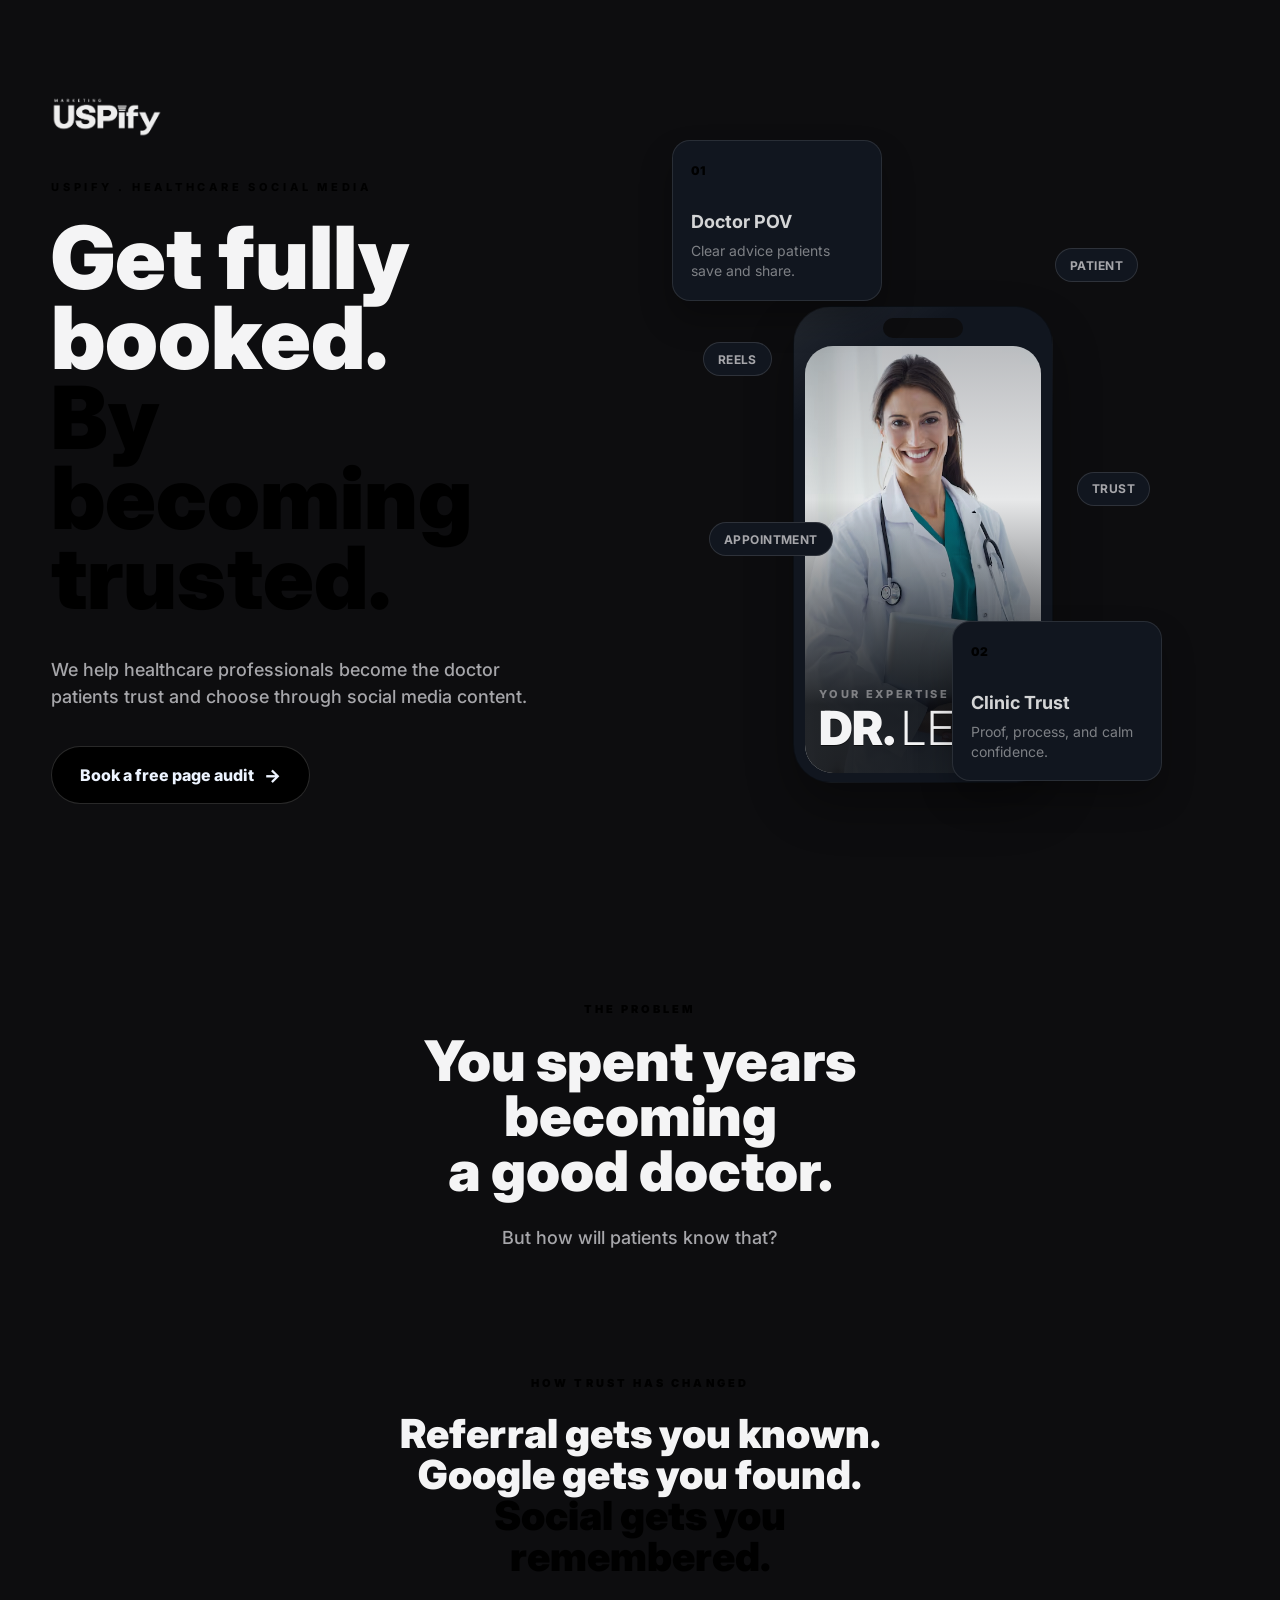
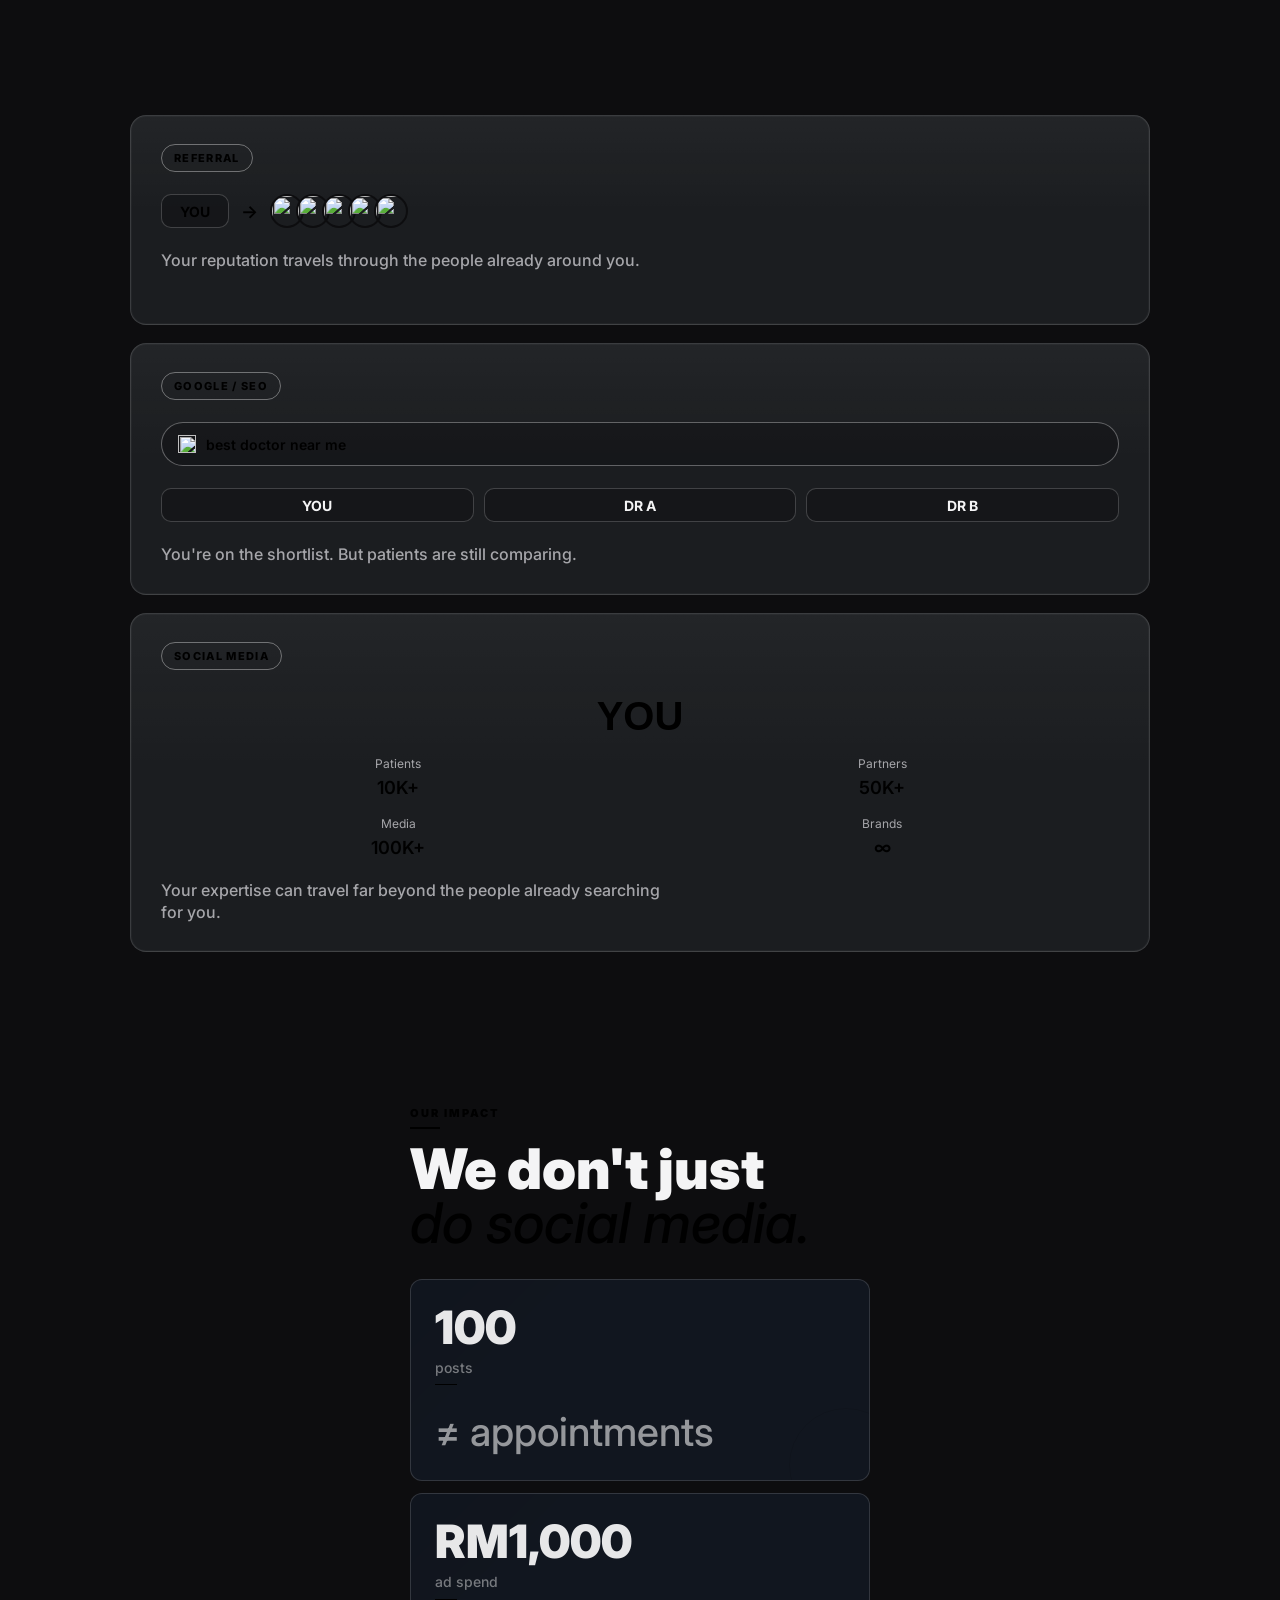
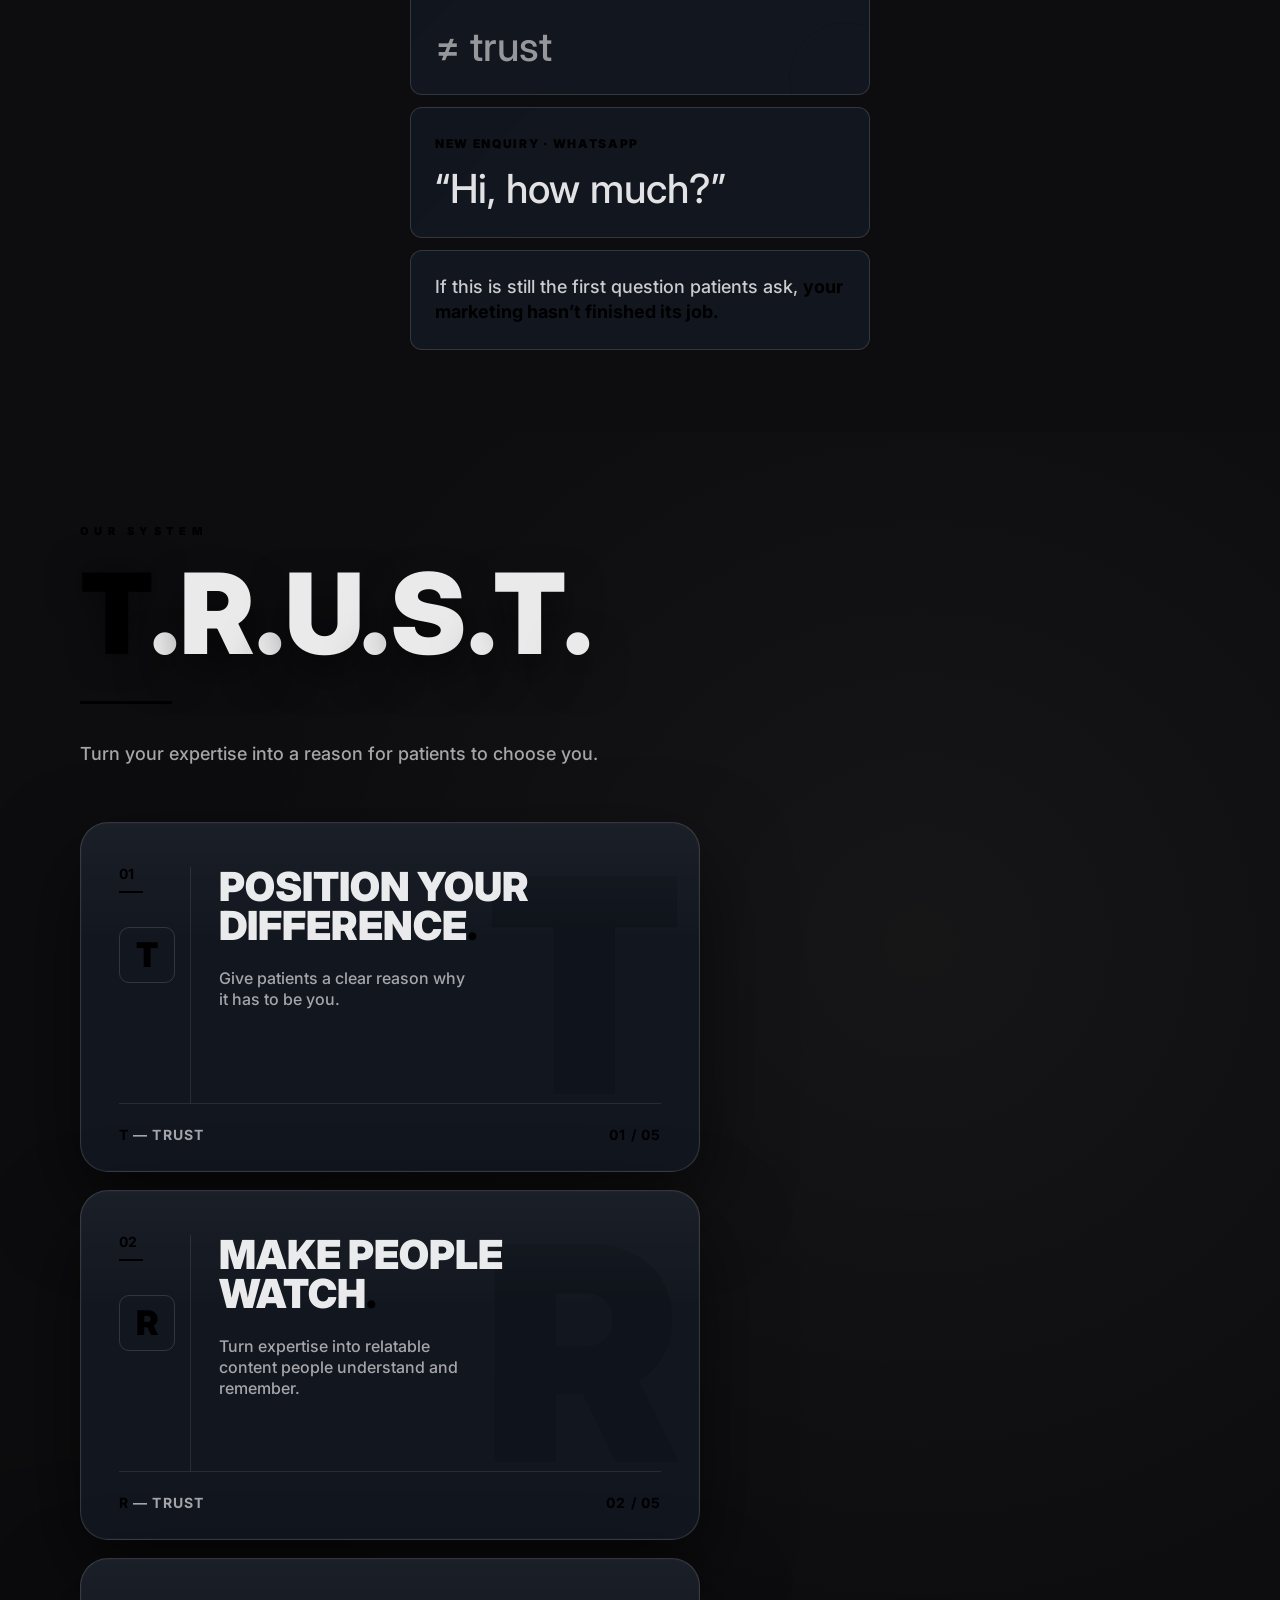
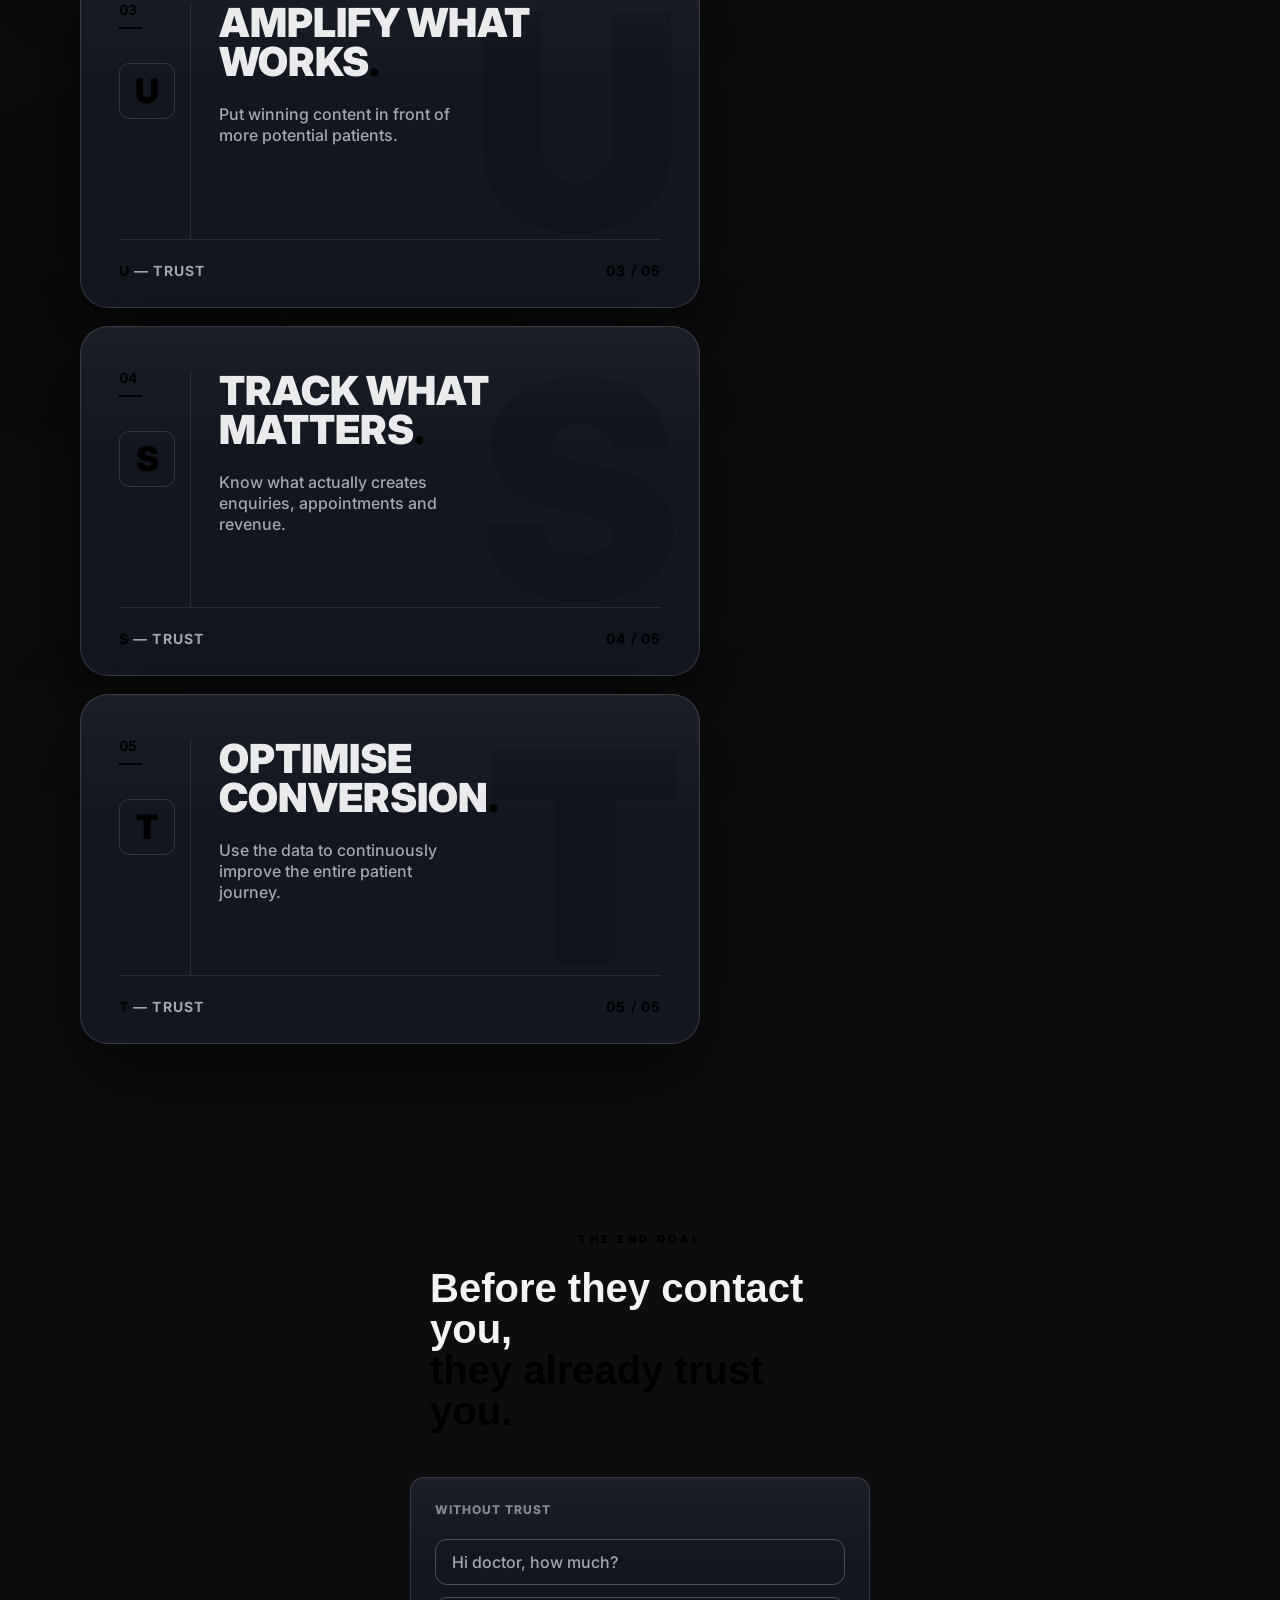
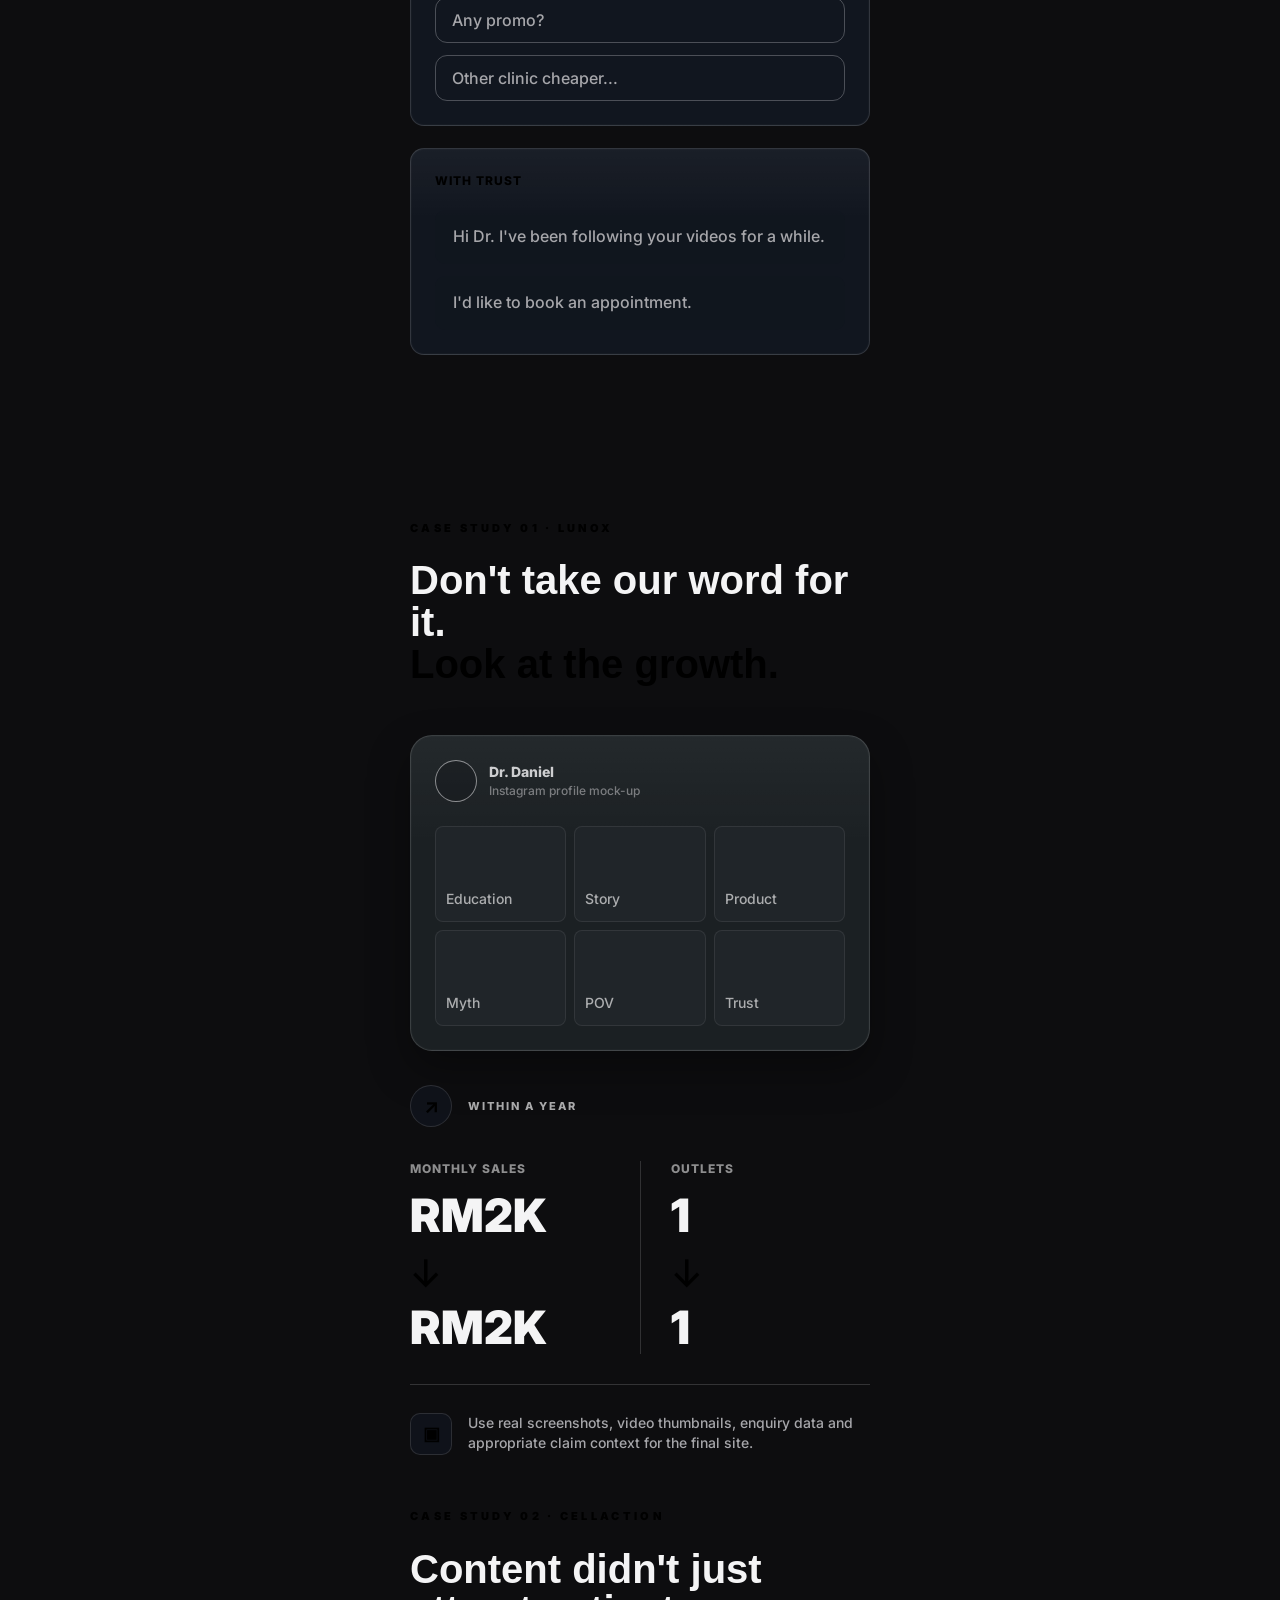
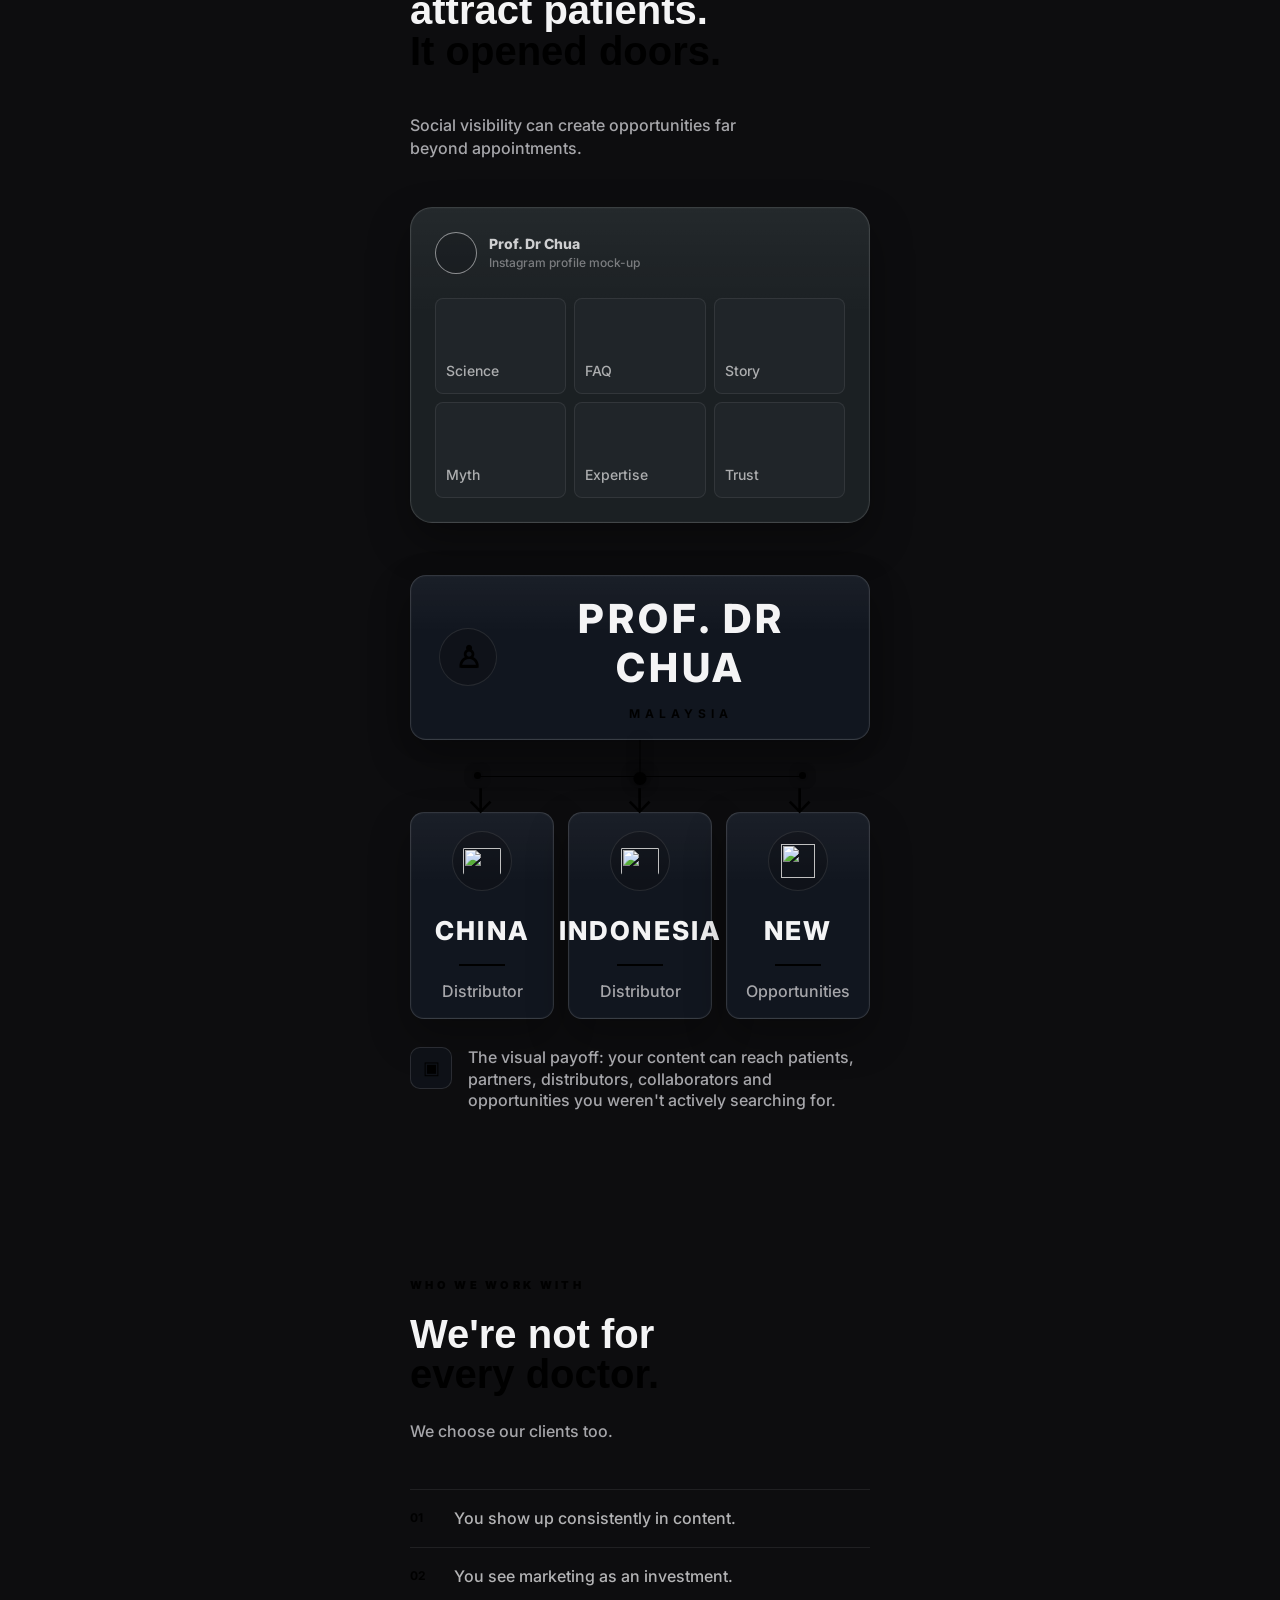
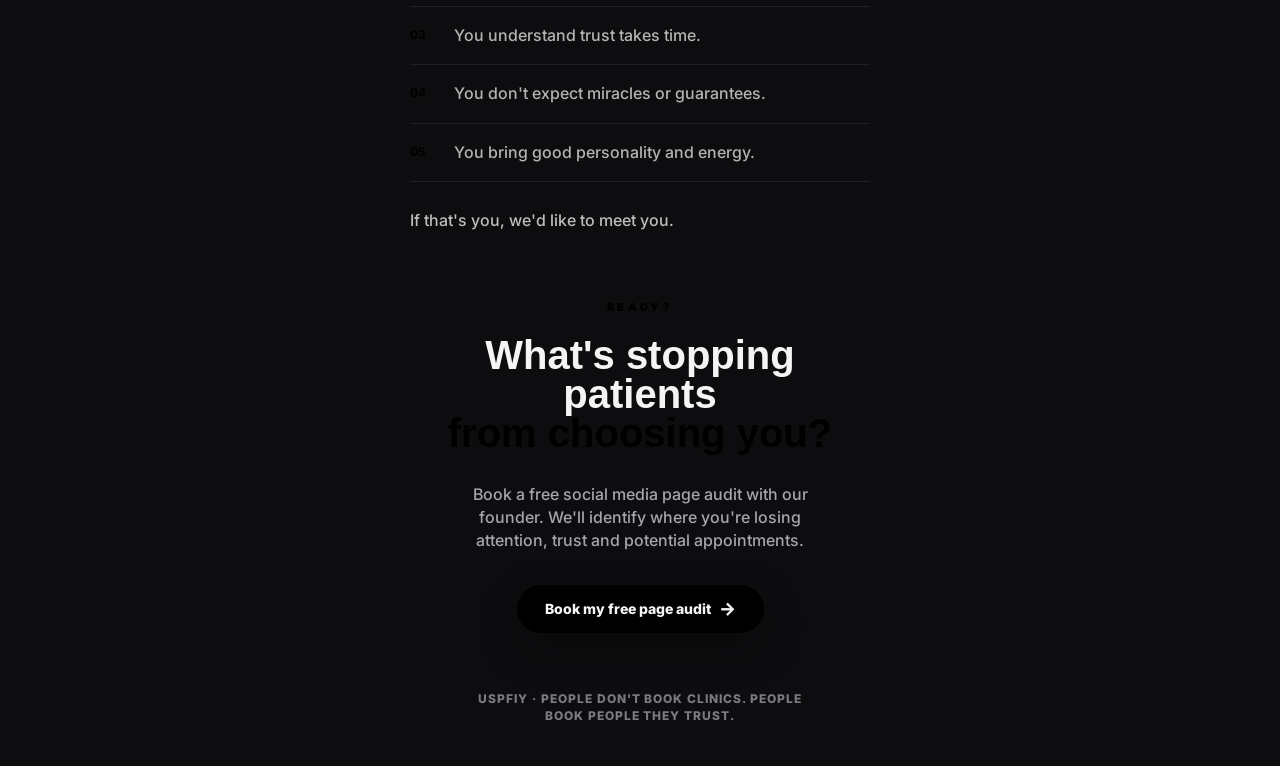
==== index3.html @ a9cde88f "s" ====
<!DOCTYPE html>
<html lang="en">
<head>
  <meta charset="UTF-8" />
  <meta name="viewport" content="width=device-width, initial-scale=1.0" />
  <title>USPify Trust Page Concept</title>
  <link rel="preconnect" href="https://fonts.googleapis.com">
  <link rel="preconnect" href="https://fonts.gstatic.com" crossorigin>
  <link href="https://fonts.googleapis.com/css2?family=Inter:wght@400;500;600;700;800;900&display=swap" rel="stylesheet">
  <link rel="stylesheet" href="css/style.css">
  <link rel="stylesheet" href="css/index3.css">
</head>
<body class="trust-page-body">
  <main class="trust-page">
    <section class="trust-hero-screen" aria-label="Healthcare social media trust page">
      <div class="trust-hero-copy">
        <a class="trust-logo" href="index.html" aria-label="Back to USPify home">
          <img src="image/logo_white.png" alt="USPify">
        </a>
        <p class="trust-kicker">USPIFY . HEALTHCARE SOCIAL MEDIA</p>
        <h1>Get fully booked.<span><strong>By becoming trusted.</strong></span></h1>
        <p class="trust-lead">We help healthcare professionals become the doctor patients trust and choose through social media content.</p>
        <a class="trust-primary-button" href="index.html#audit">
          Book a free page audit
          <span aria-hidden="true">-></span>
        </a>
      </div>

      <div class="trust-visual-stage">
        <div class="trust-soft-light trust-light-one"></div>
        <div class="trust-soft-light trust-light-two"></div>
        <div class="trust-glow-button"></div>
        <div class="trust-arrow">-></div>

        <div class="trust-pill trust-pill-reels" aria-label="Reels">
          REELS
        </div>
        <div class="trust-pill trust-pill-patient" aria-label="Patient">
          PATIENT
        </div>
        <div class="trust-pill trust-pill-trust" aria-label="Trust">
          TRUST
        </div>
        <div class="trust-pill trust-pill-appointment" aria-label="Appointment">
          APPOINTMENT
        </div>

        <article class="trust-reel-shell" aria-label="Healthcare creator profile">
          <div class="trust-reel-top"></div>
          <div class="trust-reel-media">
            <div class="trust-phone-slide is-active" data-phone-slide="hero">
              <img src="image/doctor.avif" alt="Healthcare creator portrait">
              <div class="trust-hero-micro">
                YOUR EXPERTISE
              </div>
              <div class="trust-follow-script"></div>
              <div class="trust-hero-name"><span>DR.</span><em>LESSA</em></div>
              <div class="trust-hero-tagline"></div>
              <div class="trust-click-cue"></div>
            </div>
            <div class="trust-phone-slide trust-case-slide" data-phone-slide="case">
              <img data-case-image src="" alt="">
              <div class="trust-case-copy">
                <span data-case-kicker></span>
                <h2 data-case-title></h2>
                <p data-case-copy></p>
              </div>
            </div>
          </div>
          <div class="trust-card-arrow">-></div>
        </article>

        <article class="trust-feed-card trust-feed-card-one">
          <span>01</span>
          <strong>Doctor POV</strong>
          <p>Clear advice patients save and share.</p>
        </article>

        <article class="trust-feed-card trust-feed-card-two">
          <span>02</span>
          <strong>Clinic Trust</strong>
          <p>Proof, process, and calm confidence.</p>
        </article>

      </div>
    </section>

    <section class="trust-problem-section" aria-label="The problem">
      <p>THE PROBLEM</p>
      <h2>You spent years<br>becoming<br>a good doctor.</h2>
      <span>But how will patients know that?</span>
    </section>

    <section class="trust-change-section" aria-label="How trust has changed">
      <p>HOW TRUST HAS CHANGED</p>
      <h2>
        Referral gets you known.<br>
        Google gets you found.<br>
        <span>Social gets you<br>remembered.</span>
      </h2>
    </section>

    <section class="trust-referral-section" aria-label="Trust channel examples">
      <div class="trust-subsection-carousel" data-subsection-carousel>
        <div class="trust-subsection-track">
          <article class="trust-channel-card trust-channel-referral is-active" data-subsection-card>
            <span class="trust-card-kicker"><i></i>REFERRAL</span>
            <div class="trust-mini-flow" aria-hidden="true">
              <span>YOU</span>
              <b>-></b>
              <div class="trust-mini-avatars">
                <img src="https://images.unsplash.com/photo-1494790108377-be9c29b29330?auto=format&fit=crop&w=96&q=80" alt="">
                <img src="https://images.unsplash.com/photo-1507003211169-0a1dd7228f2d?auto=format&fit=crop&w=96&q=80" alt="">
                <img src="https://images.unsplash.com/photo-1519085360753-af0119f7cbe7?auto=format&fit=crop&w=96&q=80" alt="">
                <img src="https://images.unsplash.com/photo-1559839734-2b71ea197ec2?auto=format&fit=crop&w=96&q=80" alt="">
                <img src="https://images.unsplash.com/photo-1573496359142-b8d87734a5a2?auto=format&fit=crop&w=96&q=80" alt="">
              </div>
            </div>
            <p>Your reputation travels through the people already around you.</p>
          </article>

          <article class="trust-channel-card trust-channel-google" data-subsection-card>
            <span class="trust-card-kicker"><i></i>GOOGLE / SEO</span>
            <div class="trust-mini-search" aria-hidden="true">
              <img src="https://api.iconify.design/lucide/search.svg?color=%23A6A6AA" alt="">
              <span>best doctor near me</span>
            </div>
            <div class="trust-mini-options" aria-hidden="true">
              <span>YOU</span>
              <span>DR A</span>
              <span>DR B</span>
            </div>
            <p>You're on the shortlist. But patients are still comparing.</p>
          </article>

          <article class="trust-channel-card trust-channel-social" data-subsection-card>
            <span class="trust-card-kicker"><i></i>SOCIAL MEDIA</span>
            <h2>You</h2>
            <div class="trust-social-metrics">
              <div>
                <small>Patients</small>
                <strong>10K+</strong>
              </div>
              <div>
                <small>Partners</small>
                <strong>50K+</strong>
              </div>
              <div>
                <small>Media</small>
                <strong>100K+</strong>
              </div>
              <div>
                <small>Brands</small>
                <strong>∞</strong>
              </div>
            </div>
            <p>Your expertise can travel far beyond the people already searching for you.</p>
          </article>
        </div>
      </div>
    </section>

    <section class="trust-impact-section" aria-label="Our impact">
      <div class="trust-impact-inner">
        <p class="trust-impact-kicker">OUR IMPACT</p>
        <h2>We don't just<br><span>do social media.</span></h2>

        <div class="trust-impact-stats">
          <article>
            <span><img src="https://api.iconify.design/lucide/square-pen.svg?color=%23ffffff" alt=""></span>
            <strong>100</strong>
            <small>POSTS</small>
            <em>≠ appointments</em>
          </article>

          <article>
            <span><img src="https://api.iconify.design/lucide/bar-chart-3.svg?color=%23ffffff" alt=""></span>
            <strong>RM1,000</strong>
            <small>AD SPEND</small>
            <em>≠ trust</em>
          </article>
        </div>

        <article class="trust-impact-enquiry">
          <span class="trust-impact-whatsapp">
            <img src="https://api.iconify.design/simple-icons/whatsapp.svg?color=%23ffffff" alt="">
          </span>
          <div>
            <small>NEW ENQUIRY · WHATSAPP</small>
            <strong>“Hi, how much?”</strong>
          </div>
          <b aria-hidden="true">→</b>
        </article>

        <article class="trust-impact-message">
          <span><img src="https://api.iconify.design/lucide/user-round.svg?color=%23000000" alt=""></span>
          <p>If this is still the first question patients ask, <strong>your marketing hasn’t finished its job.</strong></p>
        </article>
      </div>
    </section>

    <section class="trust-system-section" aria-label="Our system">
      <div class="trust-system-inner">
        <div class="trust-system-copy">
          <p class="trust-system-kicker">OUR SYSTEM</p>
          <h2 class="trust-system-title" aria-label="TRUST">
            <span class="is-active" data-trust-heading-letter="0">T</span><i>.</i><span data-trust-heading-letter="1">R</span><i>.</i><span data-trust-heading-letter="2">U</span><i>.</i><span data-trust-heading-letter="3">S</span><i>.</i><span data-trust-heading-letter="4">T</span><i>.</i>
          </h2>
          <p>Turn your expertise into a reason for patients to choose you.</p>
        </div>

        <div class="trust-system-panel" data-trust-system>
          <div class="trust-system-card-stage" data-trust-card-stage>
            <article class="trust-system-card is-active" data-trust-card>
              <div class="trust-system-card-rail">
                <small>01</small>
                <span>T</span>
              </div>
              <div class="trust-system-card-content">
                <h3>Position your difference</h3>
                <p>Give patients a clear reason why it has to be you.</p>
              </div>
              <strong class="trust-system-card-watermark">T</strong>
              <div class="trust-system-card-footer">
                <span>T — TRUST</span>
                <span>01 / 05</span>
              </div>
            </article>

            <article class="trust-system-card is-active" data-trust-card>
              <div class="trust-system-card-rail">
                <small>02</small>
                <span>R</span>
              </div>
              <div class="trust-system-card-content">
                <h3>Make people watch</h3>
                <p>Turn expertise into relatable content people understand and remember.</p>
              </div>
              <strong class="trust-system-card-watermark">R</strong>
              <div class="trust-system-card-footer">
                <span>R — TRUST</span>
                <span>02 / 05</span>
              </div>
            </article>

            <article class="trust-system-card is-active" data-trust-card>
              <div class="trust-system-card-rail">
                <small>03</small>
                <span>U</span>
              </div>
              <div class="trust-system-card-content">
                <h3>Amplify what works</h3>
                <p>Put winning content in front of more potential patients.</p>
              </div>
              <strong class="trust-system-card-watermark">U</strong>
              <div class="trust-system-card-footer">
                <span>U — TRUST</span>
                <span>03 / 05</span>
              </div>
            </article>

            <article class="trust-system-card is-active" data-trust-card>
              <div class="trust-system-card-rail">
                <small>04</small>
                <span>S</span>
              </div>
              <div class="trust-system-card-content">
                <h3>Track what matters</h3>
                <p>Know what actually creates enquiries, appointments and revenue.</p>
              </div>
              <strong class="trust-system-card-watermark">S</strong>
              <div class="trust-system-card-footer">
                <span>S — TRUST</span>
                <span>04 / 05</span>
              </div>
            </article>

            <article class="trust-system-card is-active" data-trust-card>
              <div class="trust-system-card-rail">
                <small>05</small>
                <span>T</span>
              </div>
              <div class="trust-system-card-content">
                <h3>Optimise conversion</h3>
                <p>Use the data to continuously improve the entire patient journey.</p>
              </div>
              <strong class="trust-system-card-watermark">T</strong>
              <div class="trust-system-card-footer">
                <span>T — TRUST</span>
                <span>05 / 05</span>
              </div>
            </article>
          </div>
        </div>
      </div>
    </section>

    <section class="trust-end-goal-section" aria-label="The end goal">
      <div class="trust-end-goal-inner">
        <p class="trust-end-goal-kicker">THE END GOAL</p>
        <h2>Before they contact you, <span>they already trust you.</span></h2>

        <div class="trust-conversation-stack">
          <article class="trust-conversation-card">
            <span>WITHOUT TRUST</span>
            <div class="trust-question-list">
              <p>Hi doctor, how much?</p>
              <p>Any promo?</p>
              <p>Other clinic cheaper...</p>
            </div>
          </article>

          <article class="trust-conversation-card trust-conversation-card-positive">
            <span>WITH TRUST</span>
            <div class="trust-answer-list">
              <p>Hi Dr. I've been following your videos for a while.</p>
              <p>I'd like to book an appointment.</p>
            </div>
          </article>
        </div>
      </div>
    </section>

    <section class="trust-case-study-section" aria-label="Case study">
      <div class="trust-case-study-inner">
        <p>CASE STUDY 01 · LUNOX</p>
        <h2>Don't take our word for it.<br><span>Look at the growth.</span></h2>

        <div class="trust-case-mockup" aria-label="Instagram profile mock-up">
          <div class="trust-case-profile">
            <span></span>
            <div>
              <strong>Dr. Daniel</strong>
              <small>Instagram profile mock-up</small>
            </div>
          </div>

          <div class="trust-case-grid">
            <article>Education</article>
            <article>Story</article>
            <article>Product</article>
            <article>Myth</article>
            <article>POV</article>
            <article>Trust</article>
          </div>
        </div>

        <div class="trust-case-results" aria-label="Case study results">
          <div class="trust-results-kicker">
            <span aria-hidden="true">↗</span>
            <strong>WITHIN A YEAR</strong>
          </div>

          <div class="trust-results-grid">
            <article>
              <span>MONTHLY SALES</span>
              <strong>RM2K</strong>
              <b aria-hidden="true">↓</b>
              <strong data-count-sequence="RM2K|RM10K|RM80K|RM300K|RM720K|RM1M">RM1M</strong>
            </article>

            <article>
              <span>OUTLETS</span>
              <strong>1</strong>
              <b aria-hidden="true">↓</b>
              <strong data-count-sequence="1|2|3">3</strong>
            </article>
          </div>

          <div class="trust-results-note">
            <span aria-hidden="true">▣</span>
            <p>Use real screenshots, video thumbnails, enquiry data and appropriate claim context for the final site.</p>
          </div>
        </div>

        <div class="trust-expansion-map" aria-label="Content reach expansion mock-up">
          <div class="trust-expansion-intro">
            <p>CASE STUDY 02 · CELLACTION</p>
            <h2>Content didn't just attract patients.<br><span>It opened doors.</span></h2>
            <strong>Social visibility can create opportunities far beyond appointments.</strong>

            <div class="trust-expansion-mockup" aria-label="Instagram profile mock-up">
              <div class="trust-case-profile">
                <span></span>
                <div>
                  <strong>Prof. Dr Chua</strong>
                  <small>Instagram profile mock-up</small>
                </div>
              </div>

              <div class="trust-case-grid">
                <article>Science</article>
                <article>FAQ</article>
                <article>Story</article>
                <article>Myth</article>
                <article>Expertise</article>
                <article>Trust</article>
              </div>
            </div>
          </div>

          <article class="trust-expansion-profile">
            <span aria-hidden="true">♙</span>
            <div>
              <strong>PROF. DR CHUA</strong>
              <small>MALAYSIA</small>
            </div>
          </article>

          <div class="trust-expansion-lines" aria-hidden="true">
            <span></span>
            <b>↓</b>
            <b>↓</b>
            <b>↓</b>
          </div>

          <div class="trust-expansion-cards">
            <article>
              <span aria-hidden="true"><img src="https://flagcdn.io/flags/4x3/cn.svg" alt=""></span>
              <strong>CHINA</strong>
              <small>Distributor</small>
            </article>
            <article>
              <span aria-hidden="true"><img src="https://flagcdn.io/flags/4x3/id.svg" alt=""></span>
              <strong>INDONESIA</strong>
              <small>Distributor</small>
            </article>
            <article>
              <span aria-hidden="true"><img class="trust-expansion-handshake" src="https://api.iconify.design/lucide/handshake.svg?color=%23000000" alt=""></span>
              <strong>NEW</strong>
              <small>Opportunities</small>
            </article>
          </div>

          <article class="trust-expansion-payoff">
            <span aria-hidden="true">▣</span>
            <p>The visual payoff: your content can reach patients, partners, distributors, collaborators and opportunities you weren't actively searching for.</p>
          </article>
        </div>
      </div>
    </section>

    <section class="trust-fit-section" aria-labelledby="fit-title">
      <div class="trust-fit-inner">
        <p>WHO WE WORK WITH</p>
        <h2 id="fit-title">We're not for <span>every doctor.</span></h2>
        <strong>We choose our clients too.</strong>

        <ul>
          <li><span>01</span>You show up consistently in content.</li>
          <li><span>02</span>You see marketing as an investment.</li>
          <li><span>03</span>You understand trust takes time.</li>
          <li><span>04</span>You don't expect miracles or guarantees.</li>
          <li><span>05</span>You bring good personality and energy.</li>
        </ul>

        <em>If that's you, we'd like to meet you.</em>
      </div>
    </section>

    <section class="trust-final-section" aria-labelledby="final-title">
      <div class="trust-final-inner">
        <p>READY?</p>
        <h2 id="final-title">What's stopping patients <span>from choosing you?</span></h2>
        <strong>Book a free social media page audit with our founder. We'll identify where you're losing attention, trust and potential appointments.</strong>
        <a href="#" aria-label="Book my free page audit">Book my free page audit <span aria-hidden="true">→</span></a>
        <small>USPFIY · PEOPLE DON'T BOOK CLINICS. PEOPLE BOOK PEOPLE THEY TRUST.</small>
      </div>
    </section>
  </main>
  <script src="js/trusted.js"></script>
</body>
</html>
---- css/style.css ----
:root {
      --ink: #1b0b3e;
      --deep: #1b0b3e;
      --purple: #3d198b;
      --violet: #6a27dc;
      --lilac: #c394fa;
      --gold: #ff9d03;
      --sun: #ff9d03;
      --paper: #1b0b3e;
      --section-bg:
        radial-gradient(circle at 50% 45%, rgba(106, 39, 220, 0.72), transparent 33%),
        radial-gradient(circle at 18% 42%, rgba(61, 25, 139, 0.82), transparent 28%),
        linear-gradient(135deg, #1b0b3e 0%, #12062b 48%, #1b0b3e 100%);
      --page-bg: linear-gradient(180deg, #1b0b3e 0%, #12062b 46%, #1b0b3e 100%);
      --white: #ffffff;
      --muted: rgba(255, 255, 255, 0.72);
      --soft-muted: #3d198b;
      --line: rgba(255, 255, 255, 0.14);
      --shadow: 0 24px 70px rgba(27, 11, 62, 0.18);
    }

    * {
      box-sizing: border-box;
    }

    body {
      margin: 0;
      font-family: "Poppins", Arial, sans-serif;
      color: var(--ink);
      background: var(--page-bg);
      letter-spacing: 0;
    }

    body::before {
      content: "";
      position: fixed;
      inset: 0;
      z-index: -1;
      background-image:
        linear-gradient(90deg, rgba(195, 148, 250, 0.08) 1px, transparent 1px),
        linear-gradient(rgba(255, 157, 3, 0.08) 1px, transparent 1px);
      background-size: 56px 56px;
      mask-image: linear-gradient(to bottom, #000 0%, transparent 72%);
      pointer-events: none;
    }

    img {
      max-width: 100%;
      display: block;
    }

    a {
      color: inherit;
      text-decoration: none;
    }

    .nav {
      position: relative;
      top: 0;
      z-index: 20;
      margin: 0;
      padding: 0;
      background: var(--deep);
    }

    .nav-inner {
      max-width: 100%;
      min-height: 82px;
      margin: 0;
      padding: 0 34px 0 28px;
      display: grid;
      grid-template-columns: 260px 1fr 276px;
      align-items: center;
      gap: 28px;
      background:
        radial-gradient(circle at 18% 0%, rgba(106, 39, 220, 0.28), transparent 30%),
        linear-gradient(90deg, #160733 0%, #0c031f 54%, #160733 100%);
      border: 0;
      border-radius: 0;
      box-shadow:
        inset 0 -7px 0 var(--violet);
    }

    .brand {
      display: inline-flex;
      align-items: center;
      width: 132px;
      flex: 0 0 auto;
      padding-right: 0;
      border-right: 0;
    }

    .brand img {
      width: 100%;
      height: auto;
      display: block;
    }

    .nav-links {
      display: flex;
      align-items: center;
      justify-content: center;
      gap: 70px;
      font-size: 16px;
      color: rgba(255, 255, 255, 0.78);
    }

    .nav-links a {
      position: relative;
      font-weight: 800;
    }

    .nav-links a::after {
      content: "";
      position: absolute;
      left: 0;
      right: 0;
      bottom: -18px;
      height: 3px;
      width: 34px;
      margin: 0 auto;
      border-radius: 999px;
      background: var(--violet);
      transform: scaleX(0);
      transform-origin: center;
      transition: transform 180ms ease;
    }

    .nav-links a:hover::after {
      transform: scaleX(1);
    }

    .button {
      display: inline-flex;
      align-items: center;
      justify-content: center;
      min-height: 48px;
      padding: 0 22px;
      border-radius: 8px;
      border: 0;
      background: var(--gold);
      color: var(--deep);
      font-family: inherit;
      font-weight: 800;
      font-size: 13px;
      box-shadow: 0 12px 0 rgba(27, 11, 62, 0.16), 0 18px 34px rgba(255, 157, 3, 0.34);
      white-space: nowrap;
      text-transform: uppercase;
      transition: transform 180ms ease, box-shadow 180ms ease;
      cursor: pointer;
    }

    .nav-button {
      justify-self: end;
      min-width: 248px;
      min-height: 44px;
      gap: 14px;
      border-radius: 999px;
      border: 1.5px solid var(--lilac);
      background:
        linear-gradient(90deg, rgba(195, 148, 250, 0.12), rgba(106, 39, 220, 0.04)),
        rgba(8, 2, 24, 0.34);
      color: var(--white);
      box-shadow: 0 0 30px rgba(106, 39, 220, 0.2);
      font-size: 13px;
      text-transform: none;
    }

    .button-icon {
      width: 28px;
      height: 28px;
      border-radius: 50%;
      border: 1.5px solid currentColor;
      display: grid;
      place-items: center;
      font-size: 18px;
      line-height: 1;
    }

    .nav-button .button-icon {
      width: auto;
      height: auto;
      border: 0;
      color: var(--lilac);
      font-size: 30px;
      line-height: 1;
    }

    .button:hover {
      transform: translateY(-3px);
      box-shadow: 0 15px 0 rgba(27, 11, 62, 0.16), 0 22px 42px rgba(255, 157, 3, 0.38);
    }

    .nav-button:hover {
      box-shadow: 0 0 36px rgba(106, 39, 220, 0.34);
    }

    .hero {
      position: relative;
      overflow: hidden;
      background: var(--page-bg);
      min-height: calc(100vh - 82px);
    }

    .hero::before {
      content: "";
      position: absolute;
      inset: 0;
      background-image:
        linear-gradient(90deg, rgba(195, 148, 250, 0.08) 1px, transparent 1px),
        linear-gradient(rgba(195, 148, 250, 0.08) 1px, transparent 1px);
      background-size: 78px 78px;
      opacity: 0.55;
      pointer-events: none;
    }

    .hero::after {
      content: none;
    }

    .hero-inner {
      max-width: 1440px;
      margin: 0 auto;
      min-height: calc(100vh - 82px);
      padding: 28px 22px 24px;
      display: flex;
      flex-direction: column;
      justify-content: flex-end;
      position: relative;
      z-index: 1;
    }

    .eyebrow {
      display: inline-flex;
      width: fit-content;
      padding: 8px 12px;
      border-radius: 999px;
      background: var(--deep);
      box-shadow: 8px 8px 0 var(--sun);
      color: var(--purple);
      color: var(--white);
      font-size: 13px;
      font-weight: 700;
      margin-bottom: 20px;
    }

    h1,
    h2,
    h3 {
      margin: 0;
      font-family: "Radio Canada", Arial, sans-serif;
      color: var(--deep);
      line-height: 1.02;
      letter-spacing: 0;
    }

    h1 {
      max-width: none;
      font-size: clamp(56px, 7vw, 106px);
      font-weight: 900;
      line-height: 0.95;
      text-transform: uppercase;
      color: #FF9D03;
    }

    .hero-title h1 .accent {
      background: linear-gradient(180deg, #c394fa 0%, #6a27dc 100%);
      -webkit-background-clip: text;
      background-clip: text;
      color: transparent;
      -webkit-text-fill-color: transparent;
    }

    .hero-title h1 .dot {
      color: var(--gold);
      -webkit-text-fill-color: var(--gold);
    }

    .hero-title {
      position: relative;
      z-index: 8;
      text-align: center;
      text-shadow: 0 0 18px rgba(255, 255, 255, 0.18);
    }

    .hero-title .eyebrow {
      align-items: center;
      gap: 28px;
      margin: 0 auto 12px;
      padding: 0;
      background: transparent;
      box-shadow: none;
      color: var(--lilac);
      font-size: 14px;
      font-weight: 600;
      letter-spacing: 9px;
      line-height: 1;
      text-transform: uppercase;
    }

    .hero-title .eyebrow::before,
    .hero-title .eyebrow::after {
      content: "";
      width: 26px;
      height: 2px;
      background: var(--gold);
      flex: 0 0 auto;
    }

    .hero-title p {
      max-width: 820px;
      margin: 10px auto 0;
      color: rgba(255, 255, 255, 0.78);
      font-size: clamp(14px, 1.25vw, 19px);
      line-height: 1.45;
      font-weight: 400;
      text-shadow: none;
    }

    h2 {
      font-size: clamp(34px, 4.2vw, 58px);
      max-width: 980px;
    }

    h3 {
      font-size: 24px;
    }

    .hero-copy {
      max-width: 560px;
      margin: 22px 0 30px;
      font-size: 18px;
      line-height: 1.7;
      color: var(--muted);
    }

    .hero-proof {
      display: grid;
      grid-template-columns: repeat(3, minmax(0, 1fr));
      gap: 12px;
      max-width: 560px;
      margin-top: 34px;
    }

    .proof-item {
      padding: 14px;
      border-radius: 8px;
      background: rgba(255, 255, 255, 0.68);
      border: 2px solid rgba(255, 157, 3, 0.34);
      box-shadow: 8px 8px 0 rgba(255, 157, 3, 0.32);
      transition: transform 180ms ease;
    }

    .proof-item:hover {
      transform: rotate(-2deg) translateY(-4px);
    }

    .reveal-on-scroll {
      opacity: 0;
      transform: translateY(22px);
      transition: opacity 520ms ease, transform 520ms ease;
    }

    .reveal-on-scroll.is-visible {
      opacity: 1;
      transform: translateY(0);
    }

    .proof-item strong {
      display: block;
      font-size: 20px;
      color: var(--violet);
    }

    .proof-item span {
      display: block;
      margin-top: 4px;
      font-size: 12px;
      line-height: 1.4;
      color: var(--soft-muted);
    }

    .orbit-stage {
      position: relative;
      min-height: 610px;
      transform: rotate(-1deg);
    }

    .hero-orbit {
      position: absolute;
      inset: 0;
      z-index: 2;
      min-height: 620px;
    }

    .hero-person {
      position: absolute;
      left: 50%;
      bottom: 218px;
      z-index: 5;
      width: auto;
      height: min(58vh, 560px);
      min-height: 430px;
      transform: translateX(-50%);
      filter: drop-shadow(0 26px 42px rgba(0, 0, 0, 0.46));
      border-radius: 28px 28px 0 0;
      mask-image: linear-gradient(to bottom, #000 84%, transparent 100%);
    }

    .orbit-ring {
      position: absolute;
      left: 50%;
      top: 49%;
      border: 1px solid rgba(195, 148, 250, 0.42);
      border-radius: 50%;
      transform: translate(-50%, -50%);
      box-shadow: 0 0 36px rgba(106, 39, 220, 0.34);
    }

    .ring-one { width: 360px; height: 360px; }
    .ring-two { width: 560px; height: 560px; }
    .ring-three { width: 780px; height: 780px; }

    .reel-card {
      position: absolute;
      z-index: 6;
      width: 128px;
      padding: 8px;
      border-radius: 14px;
      background: linear-gradient(180deg, rgba(27, 11, 62, 0.92), rgba(61, 25, 139, 0.9));
      border: 1px solid rgba(195, 148, 250, 0.72);
      box-shadow: 0 0 22px rgba(106, 39, 220, 0.52);
      color: var(--white);
      animation-duration: 3.2s;
      animation-timing-function: ease-in-out;
      animation-iteration-count: infinite;
    }

    .reel-card img {
      width: 100%;
      aspect-ratio: 0.78;
      object-fit: cover;
      border-radius: 9px;
      margin-bottom: 7px;
    }

    .reel-card span {
      position: absolute;
      left: 12px;
      top: 12px;
      font-size: 11px;
      font-weight: 800;
    }

    .reel-card p {
      margin: 0;
      font-size: 9px;
      line-height: 1.25;
      color: rgba(255, 255, 255, 0.86);
    }

    .reel-card small {
      display: block;
      margin-top: 4px;
      font-size: 8px;
      color: var(--lilac);
    }

    .reel-one { left: 24%; top: 7%; transform: rotate(-9deg); animation-name: reel-float-left-top; }
    .reel-two { right: 24%; top: 7%; transform: rotate(10deg); animation-name: reel-float-right-top; animation-delay: 0.35s; }
    .reel-three { left: 20%; bottom: 31%; transform: rotate(-8deg); animation-name: reel-float-left-bottom; animation-delay: 0.7s; }
    .reel-four { right: 20%; bottom: 31%; transform: rotate(10deg); animation-name: reel-float-right-bottom; animation-delay: 1.05s; }

    @keyframes reel-float-left-top {
      0%, 100% { transform: rotate(-9deg) translateY(0); }
      50% { transform: rotate(-9deg) translateY(-8px); }
    }

    @keyframes reel-float-right-top {
      0%, 100% { transform: rotate(10deg) translateY(0); }
      50% { transform: rotate(10deg) translateY(-8px); }
    }

    @keyframes reel-float-left-bottom {
      0%, 100% { transform: rotate(-8deg) translateY(0); }
      50% { transform: rotate(-8deg) translateY(-8px); }
    }

    @keyframes reel-float-right-bottom {
      0%, 100% { transform: rotate(10deg) translateY(0); }
      50% { transform: rotate(10deg) translateY(-8px); }
    }

    .social-badge {
      position: absolute;
      z-index: 7;
      width: 46px;
      height: 46px;
      display: grid;
      place-items: center;
      border-radius: 14px;
      color: var(--white);
      font-weight: 900;
      font-size: 28px;
      box-shadow: 0 0 24px rgba(195, 148, 250, 0.55);
      overflow: hidden;
    }

    .social-badge img {
      width: 100%;
      height: 100%;
      object-fit: cover;
    }

    .instagram {
      left: 17%;
      top: 34%;
      background: linear-gradient(135deg, var(--gold), var(--violet));
    }

    .facebook {
      right: 17%;
      top: 34%;
      border-radius: 50%;
      background: var(--violet);
    }

    .tiktok {
      right: 15%;
      bottom: 32%;
      border-radius: 50%;
      background: #000;
      border: 2px solid var(--lilac);
    }

    .reels {
      left: 15%;
      bottom: 32%;
      background: linear-gradient(135deg, var(--lilac), var(--violet));
    }

    .patient {
      position: absolute;
      z-index: 4;
      width: 130px;
      text-align: center;
      color: var(--white);
      font-size: 12px;
      line-height: 1.25;
    }

    .patient::before {
      content: "";
      position: absolute;
      top: 42px;
      width: 160px;
      border-top: 2px dotted var(--violet);
      opacity: 0.9;
    }

    .patient img {
      width: 64px;
      height: 64px;
      margin: 0 auto 8px;
      object-fit: cover;
      border-radius: 50%;
      border: 2px solid var(--lilac);
      box-shadow: 0 0 18px rgba(195, 148, 250, 0.56);
    }

    .patient span {
      position: absolute;
      left: calc(50% + 22px);
      top: 46px;
      width: 30px;
      height: 30px;
      display: grid;
      place-items: center;
      border-radius: 50%;
      background:
        radial-gradient(circle at 30% 22%, rgba(255, 255, 255, 0.36), transparent 30%),
        linear-gradient(135deg, #9e62ff, #6a27dc 62%, #46129e);
      border: 1px solid rgba(255, 255, 255, 0.42);
      box-shadow:
        0 0 0 4px rgba(106, 39, 220, 0.22),
        0 0 20px rgba(195, 148, 250, 0.56);
    }

    .patient span img {
      width: 16px;
      height: 16px;
      border: 0;
      border-radius: 0;
      box-shadow: none;
      margin: 0;
      object-fit: contain;
    }

    .patient p {
      margin: 0;
    }

    .patient-left-top { left: 5%; top: 24%; }
    .patient-left-bottom { left: 5%; bottom: 31%; }
    .patient-right-top { right: 5%; top: 24%; }
    .patient-right-bottom { right: 5%; bottom: 31%; }

    .patient-left-top::before,
    .patient-left-bottom::before {
      left: 92px;
      transform: rotate(18deg);
    }

    .patient-right-top::before,
    .patient-right-bottom::before {
      right: 92px;
      transform: rotate(-18deg);
    }

    .doctor-card {
      position: absolute;
      left: 50%;
      top: 50%;
      width: 250px;
      min-height: 340px;
      transform: translate(-50%, -50%);
      border-radius: 22px;
      background: linear-gradient(180deg, var(--white) 0%, var(--lilac) 100%);
      box-shadow: var(--shadow);
      padding: 18px;
      border: 3px solid var(--deep);
      z-index: 3;
    }

    .doctor-photo {
      height: 220px;
      border-radius: 16px;
      background:
        linear-gradient(180deg, rgba(195, 148, 250, 0.35), rgba(61, 25, 139, 0.18)),
        url("https://images.unsplash.com/photo-1550831107-1553da8c8464?auto=format&fit=crop&w=800&q=80") center / cover;
    }

    .doctor-name {
      margin-top: 16px;
      font-weight: 800;
      color: var(--deep);
    }

    .doctor-role {
      margin-top: 5px;
      color: var(--soft-muted);
      font-size: 13px;
    }

    .signal {
      position: absolute;
      width: 176px;
      border-radius: 16px;
      background: var(--white);
      box-shadow: 0 18px 46px rgba(27, 11, 62, 0.16);
      overflow: hidden;
      border: 2px solid var(--deep);
      transition: transform 180ms ease;
    }

    .signal:hover {
      transform: translateY(-8px) rotate(0deg);
      z-index: 5;
    }

    .signal .thumb {
      aspect-ratio: 4 / 3;
      background:
        linear-gradient(135deg, rgba(255, 255, 255, 0.18) 0 25%, transparent 25% 50%, rgba(255, 255, 255, 0.18) 50% 75%, transparent 75%),
        linear-gradient(135deg, var(--violet), var(--lilac));
      background-size: 24px 24px, auto;
      display: grid;
      place-items: center;
      color: var(--white);
      font-weight: 800;
      font-size: 34px;
    }

    .signal p {
      margin: 0;
      padding: 12px;
      font-size: 12px;
      line-height: 1.45;
      color: var(--soft-muted);
    }

    .signal.one { left: 0; top: 56px; transform: rotate(-7deg); }
    .signal.two { right: 12px; top: 34px; transform: rotate(6deg); }
    .signal.three { left: 32px; bottom: 42px; transform: rotate(5deg); }
    .signal.four { right: 0; bottom: 66px; transform: rotate(-5deg); }

    .connect-line {
      position: absolute;
      left: 14%;
      right: 14%;
      top: 50%;
      height: 1px;
      background: repeating-linear-gradient(90deg, rgba(106, 39, 220, 0.36) 0 14px, transparent 14px 24px);
      transform: rotate(-12deg);
    }

    .section {
      padding: 56px 22px;
      position: relative;
      background: var(--page-bg);
      color: var(--white);
    }

    .section h2 {
      color: var(--white);
    }

    .section-inner {
      max-width: 1180px;
      margin: 0 auto;
    }

    .split {
      display: grid;
      grid-template-columns: 0.9fr 1.1fr;
      gap: 52px;
      align-items: center;
    }

    .lead {
      margin: 18px 0 0;
      max-width: 620px;
      font-size: 17px;
      line-height: 1.75;
      color: var(--muted);
    }

    .trust-change {
      position: relative;
      overflow: hidden;
      padding: 30px 4.5% 28px;
      background: var(--page-bg);
      color: white;
    }

    .trust-change::before {
      content: "";
      position: absolute;
      inset: 0;
      background-image:
        linear-gradient(90deg, rgba(195, 148, 250, 0.08) 1px, transparent 1px),
        linear-gradient(rgba(195, 148, 250, 0.08) 1px, transparent 1px);
      background-size: 78px 78px;
      background-position: 0 -1px;
      opacity: 0.55;
      pointer-events: none;
    }

    .trust-change > * {
      position: relative;
      z-index: 1;
    }

    .trust-heading {
      text-align: center;
    }

    .trust-heading h2 {
      max-width: 1000px;
      margin: 0 auto;
      font-family: "Radio Canada", sans-serif;
      font-size: clamp(34px, 4.2vw, 58px);
      line-height: 0.98;
      font-weight: 900;
      letter-spacing: 0;
      color: var(--white);
    }

    .trust-heading h2 span {
      background: linear-gradient(180deg, #c394fa 0%, #6a27dc 100%);
      -webkit-background-clip: text;
      background-clip: text;
      color: transparent;
      -webkit-text-fill-color: transparent;
    }

    .trust-heading > p {
      margin: 8px 0 0;
      font-size: clamp(15px, 1.45vw, 19px);
      color: rgba(255, 255, 255, 0.72);
    }

    .trust-divider {
      width: min(760px, 90%);
      margin: 18px auto 20px;
      display: flex;
      align-items: center;
      justify-content: center;
      position: relative;
      color: #c394fa;
      font-size: 12px;
      font-weight: 700;
      letter-spacing: 0.42em;
    }

    .trust-divider::before,
    .trust-divider::after {
      content: "";
      height: 1px;
      flex: 1;
      background: linear-gradient(90deg, transparent, rgba(195, 148, 250, 0.45));
    }

    .trust-divider::after {
      background: linear-gradient(90deg, rgba(195, 148, 250, 0.45), transparent);
    }

    .trust-divider span {
      padding: 0 28px;
    }

    .trust-reach-grid {
      max-width: 1450px;
      margin: 0 auto;
      display: grid;
      grid-template-columns: minmax(250px, 0.85fr) minmax(280px, 0.9fr) minmax(440px, 1.45fr);
      gap: 14px;
    }

    .trust-change .trust-reach-grid .trust-card {
      min-height: 392px;
      padding: 20px 22px 18px;
      display: flex;
      flex-direction: column;
      position: relative;
      overflow: hidden;
      border-radius: 16px;
      background:
        linear-gradient(145deg, rgba(61, 25, 139, 0.28), rgba(18, 6, 43, 0.82));
      border: 1px solid rgba(195, 148, 250, 0.18);
      box-shadow: none;
      transform: none;
    }

    .trust-change .trust-reach-grid .social-card {
      border: 1px solid rgba(195, 148, 250, 0.8);
      background:
        radial-gradient(circle at 50% 58%, rgba(106, 39, 220, 0.6), transparent 45%),
        radial-gradient(circle at 20% 58%, rgba(106, 39, 220, 0.24), transparent 38%),
        linear-gradient(145deg, rgba(61, 25, 139, 0.42), rgba(18, 6, 43, 0.88));
      box-shadow:
        inset 0 0 70px rgba(106, 39, 220, 0.18),
        0 0 45px rgba(106, 39, 220, 0.12);
    }

    .trust-change .trust-reach-grid .google-card {
      background:
        radial-gradient(circle at 55% 45%, rgba(106, 39, 220, 0.24), transparent 50%),
        linear-gradient(180deg, rgba(34, 12, 80, 0.86), rgba(12, 3, 31, 0.94));
      border-color: rgba(195, 148, 250, 0.24);
    }

    .trust-change .trust-reach-grid .referral-card {
      background:
        radial-gradient(circle at 50% 48%, rgba(106, 39, 220, 0.26), transparent 48%),
        linear-gradient(180deg, rgba(34, 12, 80, 0.88), rgba(12, 3, 31, 0.94));
      border-color: rgba(195, 148, 250, 0.24);
    }

    .trust-card-title {
      display: flex;
      align-items: center;
      gap: 13px;
      position: relative;
      z-index: 10;
    }

    .trust-icon {
      width: 48px;
      height: 48px;
      border-radius: 50%;
      display: grid;
      place-items: center;
      flex: 0 0 auto;
      font-size: 22px;
      font-weight: 800;
      background: linear-gradient(145deg, #8e50ed, #5d20cd);
      box-shadow: 0 0 25px rgba(106, 39, 220, 0.36);
    }

    .trust-icon img {
      width: 22px;
      height: 22px;
      object-fit: contain;
    }

    .referral-icon {
      color: #f8f4ff;
      font-size: 26px;
    }

    .trust-card-title h3 {
      margin: 0;
      color: white;
      font-size: 21px;
      line-height: 1;
      font-weight: 800;
    }

    .referral-card .trust-card-title h3 {
      color: #f8f4ff;
    }

    .trust-card-title p {
      margin: 3px 0 0;
      font-size: 16px;
      color: rgba(255, 255, 255, 0.84);
    }

    .referral-card .trust-card-title p {
      color: rgba(255, 255, 255, 0.9);
    }

    .referral-network {
      width: 230px;
      height: 230px;
      margin: 42px auto 14px;
      position: relative;
      border: 1px dashed rgba(195, 148, 250, 0.7);
      border-radius: 50%;
      box-shadow:
        inset 0 0 38px rgba(106, 39, 220, 0.18),
        0 0 24px rgba(106, 39, 220, 0.16);
    }

    .doctor-avatar {
      width: 92px;
      height: 92px;
      position: absolute;
      left: 50%;
      top: 50%;
      transform: translate(-50%, -50%);
      border-radius: 50%;
      display: grid;
      place-items: center;
      font-weight: 800;
      background: linear-gradient(145deg, #c394fa, #6a27dc);
      border: 2px solid #c394fa;
      box-shadow: 0 0 30px rgba(106, 39, 220, 0.35);
      overflow: hidden;
    }

    .referral-doctor {
      width: 112px;
      height: 112px;
      background: #f8f4ff;
      border-color: #8e50ed;
    }

    .doctor-avatar img {
      width: 100%;
      height: 100%;
      object-fit: cover;
      object-position: center 18%;
    }

    .person,
    .audience {
      position: absolute;
      width: 42px;
      height: 42px;
      border-radius: 50%;
      background: linear-gradient(145deg, #f6f2ff, #c394fa);
      border: 2px solid #6a27dc;
      box-shadow: 0 0 16px rgba(106, 39, 220, 0.35);
    }

    .referral-network .person {
      width: 42px;
      height: 42px;
      overflow: hidden;
      background: #f8f4ff;
      border: 2px solid rgba(255, 255, 255, 0.78);
      box-shadow: 0 0 18px rgba(195, 148, 250, 0.5);
    }

    .referral-network .person img {
      width: 100%;
      height: 100%;
      object-fit: cover;
    }

    .p1 { top: -17px; left: 94px; }
    .p2 { top: 43px; right: -14px; }
    .p3 { bottom: 8px; right: 30px; }
    .p4 { bottom: -13px; left: 56px; }
    .p5 { top: 82px; left: -18px; }

    .google-search {
      height: 38px;
      margin-top: 32px;
      padding: 0 16px;
      display: flex;
      align-items: center;
      justify-content: space-between;
      border-radius: 22px;
      border: 1px solid rgba(195, 148, 250, 0.55);
      background: rgba(61, 25, 139, 0.24);
      color: rgba(255, 255, 255, 0.86);
      font-size: 12px;
      box-shadow: inset 0 0 22px rgba(106, 39, 220, 0.2);
    }

    .google-search b {
      font-size: 24px;
      font-weight: 400;
    }

    .google-result {
      min-height: 58px;
      margin-top: 11px;
      padding: 12px 14px;
      display: flex;
      flex-direction: column;
      justify-content: center;
      gap: 5px;
      border-radius: 10px;
      background: rgba(255, 255, 255, 0.045);
      position: relative;
      overflow: hidden;
    }

    .google-result.active {
      border: 1px solid rgba(195, 148, 250, 0.72);
      background:
        linear-gradient(90deg, rgba(106, 39, 220, 0.25), rgba(195, 148, 250, 0.12)),
        linear-gradient(90deg, transparent 0 76%, rgba(106, 39, 220, 0.2) 76% 100%);
      box-shadow: inset 0 0 28px rgba(195, 148, 250, 0.08);
    }

    .google-result:not(.active)::before,
    .google-result:not(.active)::after {
      content: "";
      display: block;
      height: 6px;
      border-radius: 999px;
      background: rgba(255, 255, 255, 0.16);
    }

    .google-result:not(.active)::before {
      width: 52%;
      margin-bottom: 8px;
    }

    .google-result:not(.active)::after {
      width: 36%;
    }

    .google-result strong {
      font-size: 13px;
    }

    .google-result small {
      color: rgba(255, 255, 255, 0.7);
      font-size: 11px;
    }

    .trust-change .trust-description {
      margin: auto 0 8px;
      text-align: center;
      font-size: 14px;
      line-height: 1.5;
      color: rgba(255, 255, 255, 0.92);
    }

    .social-reach {
      flex: 1;
      min-height: 250px;
      margin-top: 14px;
      position: relative;
    }

    .social-platforms {
      position: absolute;
      top: 2px;
      left: 50%;
      transform: translateX(-50%);
      display: flex;
      gap: 10px;
      z-index: 8;
    }

    .social-platforms span {
      width: 28px;
      height: 28px;
      display: grid;
      place-items: center;
      border-radius: 7px;
      background: #6a27dc;
      font-size: 13px;
      font-weight: 800;
      overflow: hidden;
    }

    .social-platforms img {
      width: 100%;
      height: 100%;
      object-fit: cover;
    }

    .social-orbit {
      position: absolute;
      left: 50%;
      bottom: 4px;
      transform: translateX(-50%);
      border: 1px solid rgba(195, 148, 250, 0.28);
      border-radius: 50% 50% 0 0;
    }

    .orbit-1 { width: 155px; height: 145px; }
    .orbit-2 { width: 240px; height: 190px; }
    .orbit-3 { width: 340px; height: 225px; }
    .orbit-4 { width: 430px; height: 255px; }

    .social-phone {
      width: 134px;
      height: 238px;
      position: absolute;
      left: 50%;
      bottom: 0;
      transform: translateX(-50%);
      z-index: 7;
      padding: 6px;
      border-radius: 24px;
      background: #100522;
      border: 2px solid #c394fa;
      box-shadow: 0 0 42px rgba(106, 39, 220, 0.5);
    }

    .phone-screen {
      width: 100%;
      height: 100%;
      overflow: hidden;
      border-radius: 18px;
      background: linear-gradient(180deg, #dfcef7, #9874ca);
    }

    .trust-change .doctor-photo {
      width: 100%;
      height: 100%;
      object-fit: cover;
      object-position: center top;
      background: linear-gradient(180deg, #dfcef7, #9874ca);
    }

    .audience {
      width: 33px;
      height: 33px;
      z-index: 5;
      overflow: hidden;
      background: #f8f4ff;
      border: 2px solid rgba(255, 255, 255, 0.78);
      box-shadow: 0 0 18px rgba(195, 148, 250, 0.5);
    }

    .audience img {
      width: 100%;
      height: 100%;
      object-fit: cover;
    }

    .a1 { top: 38px; left: 14%; }
    .a2 { top: 78px; left: 7%; }
    .a3 { top: 126px; left: 18%; }
    .a4 { bottom: 26px; left: 7%; }
    .a5 { top: 42px; right: 12%; }
    .a6 { top: 92px; right: 5%; }
    .a7 { top: 136px; right: 17%; }
    .a8 { bottom: 28px; right: 6%; }
    .a9 { top: 72px; left: 34%; }
    .a10 { top: 100px; right: 32%; }

    .social-bottom {
      position: relative;
      z-index: 10;
      margin-top: 8px;
      text-align: center;
    }

    .trust-change .social-bottom p {
      margin: 0;
      font-size: 14px;
      color: rgba(255, 255, 255, 0.92);
    }

    .social-bottom strong {
      display: block;
      margin-top: 4px;
      color: #9b61ee;
      font-size: 15px;
    }

    .trust-footer {
      margin-top: 10px;
      text-align: center;
    }

    .trust-footer .heart {
      width: 24px;
      height: 24px;
      margin: 0 auto;
      display: grid;
      place-items: center;
    }

    .trust-footer .heart img {
      width: 100%;
      height: 100%;
      object-fit: contain;
    }

    .trust-footer h3 {
      margin: 2px 0 0;
      color: #FFD55D;
      font-size: 19px;
      line-height: 1.08;
    }

    .trust-footer p {
      margin: 3px 0 0;
      color: #9b61ee;
      font-size: 21px;
      font-weight: 800;
      line-height: 1.05;
    }

    .social-media-proof {
      position: relative;
      overflow: hidden;
      padding: 30px 18px 34px;
      background: var(--page-bg);
      color: var(--white);
    }

    .social-media-proof::before {
      content: "";
      position: absolute;
      inset: 0;
      background-image:
        linear-gradient(90deg, rgba(195, 148, 250, 0.07) 1px, transparent 1px),
        linear-gradient(rgba(195, 148, 250, 0.07) 1px, transparent 1px);
      background-size: 78px 78px;
      opacity: 0.42;
      pointer-events: none;
    }

    .social-media-proof-inner {
      position: relative;
      z-index: 1;
      width: min(100%, 1440px);
      margin: 0 auto;
    }

    .proof-heading {
      text-align: center;
      text-transform: uppercase;
    }

    .proof-heading span {
      display: inline-flex;
      align-items: center;
      gap: 20px;
      color: var(--lilac);
      font-size: clamp(10px, 0.95vw, 14px);
      font-weight: 800;
      letter-spacing: 0.36em;
      line-height: 1;
    }

    .proof-heading span::before,
    .proof-heading span::after {
      content: "";
      width: 28px;
      height: 2px;
      background: var(--gold);
    }

    .proof-heading h2 {
      max-width: 1120px;
      margin: 12px auto 34px;
      color: var(--white);
      font-size: clamp(32px, 4vw, 58px);
      line-height: 0.96;
      font-weight: 900;
      text-shadow: 0 0 18px rgba(255, 255, 255, 0.2);
    }

    .proof-heading h2 strong {
      color: #8f57f4;
    }

    .proof-heading h2 i {
      display: inline-block;
      width: 7px;
      height: 7px;
      margin-left: 4px;
      border-radius: 50%;
      background: var(--gold);
      vertical-align: baseline;
    }

    .proof-card-grid {
      display: grid;
      grid-template-columns: repeat(3, minmax(0, 1fr));
      gap: 20px;
      align-items: stretch;
    }

    .proof-card {
      position: relative;
      min-height: 315px;
      display: grid;
      grid-template-columns: minmax(128px, 0.82fr) 1fr;
      align-items: center;
      gap: 20px;
      padding: 40px 30px 28px;
      border-radius: 16px;
      border: 1px solid rgba(147, 83, 255, 0.78);
      background:
        radial-gradient(circle at 50% -2%, rgba(147, 83, 255, 0.28), transparent 24%),
        radial-gradient(circle at 16% 74%, rgba(106, 39, 220, 0.24), transparent 32%),
        linear-gradient(145deg, rgba(15, 3, 42, 0.92), rgba(8, 1, 24, 0.94));
      box-shadow:
        inset 0 0 34px rgba(106, 39, 220, 0.16),
        0 0 26px rgba(106, 39, 220, 0.26);
    }

    .proof-icon {
      position: absolute;
      left: 50%;
      top: -34px;
      transform: translateX(-50%);
      width: 68px;
      height: 68px;
      display: grid;
      place-items: center;
      border-radius: 50%;
      background:
        radial-gradient(circle at 30% 24%, rgba(255, 255, 255, 0.28), transparent 28%),
        linear-gradient(180deg, #8f57f4 0%, #5b18bf 100%);
      color: var(--white);
      font-size: 36px;
      font-weight: 800;
      box-shadow: 0 0 24px rgba(147, 83, 255, 0.72);
    }

    .proof-icon img {
      width: 34px;
      height: 34px;
      object-fit: contain;
    }

    .proof-copy {
      text-align: center;
    }

    .posts-proof-card {
      grid-template-columns: minmax(150px, 0.86fr) 1fr;
    }

    .ads-proof-card {
      grid-template-columns: minmax(170px, 0.88fr) 1fr;
    }

    .proof-copy h3 {
      color: #8f57f4;
      font-family: "Radio Canada", Arial, sans-serif;
      font-size: clamp(28px, 3vw, 40px);
      font-weight: 900;
      line-height: 1;
      text-transform: uppercase;
    }

    .proof-equals {
      margin: 8px 0 4px;
      color: var(--gold);
      font-family: "Radio Canada", Arial, sans-serif;
      font-size: 44px;
      font-weight: 900;
      line-height: 0.85;
    }

    .proof-copy strong {
      display: block;
      color: var(--white);
      font-size: 20px;
      line-height: 1.1;
      text-transform: uppercase;
    }

    .proof-copy p {
      max-width: 250px;
      margin: 22px auto 0;
      color: rgba(255, 255, 255, 0.86);
      font-size: 13px;
      line-height: 1.55;
    }

    .mini-phone {
      position: relative;
      width: 166px;
      aspect-ratio: 0.53;
      justify-self: center;
      padding: 23px 10px 13px;
      border-radius: 28px;
      border: 2px solid rgba(195, 148, 250, 0.62);
      background:
        radial-gradient(circle at 82% 7%, rgba(255, 255, 255, 0.16), transparent 14%),
        linear-gradient(135deg, rgba(255, 255, 255, 0.07), transparent 24%),
        #020108;
      transform: translateX(-8px) rotate(-7deg);
      box-shadow:
        inset 0 0 0 1px rgba(255, 255, 255, 0.05),
        0 24px 34px rgba(0, 0, 0, 0.58),
        0 0 30px rgba(106, 39, 220, 0.22);
    }

    .mini-phone::before {
      content: "";
      position: absolute;
      top: 8px;
      left: 50%;
      width: 42px;
      height: 5px;
      transform: translateX(-50%);
      border-radius: 999px;
      background: rgba(255, 255, 255, 0.12);
    }

    .mini-phone::after {
      content: "";
      position: absolute;
      left: 50%;
      bottom: 8px;
      width: 42px;
      height: 3px;
      transform: translateX(-50%);
      border-radius: 999px;
      background: rgba(255, 255, 255, 0.18);
    }

    .phone-speaker {
      display: none;
    }

    .phone-profile-bar {
      height: 15px;
      display: flex;
      align-items: center;
      gap: 6px;
      margin-bottom: 8px;
    }

    .phone-profile-bar span {
      width: 46px;
      height: 5px;
      border-radius: 999px;
      background: rgba(255, 255, 255, 0.46);
    }

    .phone-profile-bar i {
      width: 5px;
      height: 5px;
      margin-left: auto;
      border-radius: 50%;
      background: rgba(255, 255, 255, 0.28);
    }

    .phone-profile-bar i + i {
      margin-left: 0;
    }

    .phone-top-row {
      display: grid;
      grid-template-columns: 1fr 1fr;
      gap: 12px;
      margin: 0 0 8px;
    }

    .phone-top-row span {
      width: auto;
      height: 5px;
      border-radius: 999px;
      background: rgba(255, 255, 255, 0.36);
    }

    .phone-top-row span:first-child {
      display: block;
    }

    .phone-posts {
      display: grid;
      grid-template-columns: repeat(3, 1fr);
      gap: 4px;
    }

    .phone-posts b {
      aspect-ratio: 0.78;
      border-radius: 3px;
      background:
        linear-gradient(180deg, rgba(106, 39, 220, 0.1), rgba(11, 1, 32, 0.02)),
        url("https://images.unsplash.com/photo-1559839734-2b71ea197ec2?auto=format&fit=crop&w=180&q=80") center top / cover;
      box-shadow: inset 0 0 0 1px rgba(255, 255, 255, 0.06);
    }

    .phone-posts b:nth-child(2n) {
      background:
        linear-gradient(180deg, rgba(141, 81, 244, 0.95), rgba(76, 26, 171, 0.95));
      position: relative;
    }

    .phone-posts b:nth-child(5),
    .phone-posts b:nth-child(9) {
      background:
        linear-gradient(180deg, rgba(106, 39, 220, 0.2), rgba(11, 1, 32, 0.02)),
        url("https://images.unsplash.com/photo-1582750433449-648ed127bb54?auto=format&fit=crop&w=180&q=80") center top / cover;
    }

    .phone-posts b:nth-child(2n)::before {
      content: "";
      display: block;
      width: 56%;
      height: 4px;
      margin: 12px auto 5px;
      border-radius: 999px;
      background: rgba(255, 255, 255, 0.66);
    }

    .phone-posts b:nth-child(2n)::after {
      content: "";
      display: block;
      width: 72%;
      height: 3px;
      margin: 0 auto;
      border-radius: 999px;
      background: rgba(255, 255, 255, 0.32);
    }

    .phone-nav-dots {
      height: 15px;
      margin-top: 7px;
      display: flex;
      align-items: center;
      justify-content: space-around;
    }

    .phone-nav-dots span {
      width: 6px;
      height: 6px;
      border-radius: 50%;
      border: 1px solid rgba(255, 255, 255, 0.22);
    }

    .ads-visual,
    .chat-visual {
      position: relative;
      min-height: 170px;
      width: 100%;
      max-width: 190px;
      justify-self: center;
    }

    .ads-visual::before {
      content: "";
      position: absolute;
      left: 63px;
      top: 111px;
      width: 62px;
      height: 42px;
      border-left: 2px dotted rgba(106, 39, 220, 0.72);
      border-bottom: 2px dotted rgba(106, 39, 220, 0.72);
      border-radius: 0 0 0 32px;
      transform: rotate(-18deg);
      opacity: 0.82;
    }

    .ad-card {
      position: absolute;
      left: 10px;
      top: 12px;
      width: 104px;
      height: 112px;
      padding: 27px 13px 12px;
      border-radius: 10px;
      background:
        radial-gradient(circle at 76% 10%, rgba(195, 148, 250, 0.14), transparent 28%),
        linear-gradient(160deg, #4d2697 0%, #26105b 100%);
      border: 1px solid rgba(195, 148, 250, 0.36);
      transform: rotate(-11deg);
      box-shadow:
        inset 0 0 0 1px rgba(255, 255, 255, 0.06),
        0 18px 28px rgba(0, 0, 0, 0.48);
      z-index: 3;
    }

    .ad-card::before,
    .ad-card::after {
      content: "";
      position: absolute;
      inset: 8px -10px -8px 10px;
      z-index: -1;
      border-radius: inherit;
      background: rgba(40, 15, 92, 0.76);
      box-shadow: 0 12px 20px rgba(0, 0, 0, 0.32);
    }

    .ad-card::after {
      inset: 17px -18px -14px 20px;
      background: rgba(25, 9, 61, 0.8);
    }

    .ad-card span {
      display: block;
      color: rgba(255, 255, 255, 0.86);
      font-size: 25px;
      font-weight: 900;
      line-height: 1;
      letter-spacing: 0;
    }

    .ad-card span::after {
      content: "";
      display: block;
      width: 54px;
      height: 6px;
      margin-top: 10px;
      border-radius: 999px;
      background: rgba(255, 255, 255, 0.12);
      box-shadow: 0 11px 0 rgba(255, 255, 255, 0.09);
    }

    .ad-card small {
      display: inline-block;
      margin-top: 23px;
      padding: 5px 8px;
      border-radius: 4px;
      background: #6f35dc;
      color: rgba(255, 255, 255, 0.92);
      font-size: 11px;
      font-weight: 900;
    }

    .ad-person {
      position: absolute;
      left: 86px;
      bottom: 0;
      width: 54px;
      height: 54px;
      border-radius: 25px 25px 9px 9px;
      background:
        linear-gradient(180deg, #7635ea 0%, #5a18cb 100%);
      box-shadow: 0 12px 26px rgba(0, 0, 0, 0.24);
      z-index: 2;
    }

    .ad-person::before {
      content: "";
      position: absolute;
      left: 50%;
      top: -22px;
      width: 27px;
      height: 27px;
      transform: translateX(-50%);
      border-radius: 50%;
      background: #8b4ff0;
      box-shadow: inset 8px 0 0 rgba(255, 255, 255, 0.12);
    }

    .ad-question {
      position: absolute;
      left: 134px;
      top: 83px;
      width: 31px;
      height: 31px;
      display: grid;
      place-items: center;
      border-radius: 50%;
      background: #351073;
      color: #a26cff;
      font-size: 18px;
      font-weight: 900;
      box-shadow: 0 0 18px rgba(106, 39, 220, 0.42);
    }

    .price-bubble {
      position: absolute;
      left: 2%;
      top: 42px;
      width: 128px;
      padding: 12px;
      border-radius: 8px;
      background: rgba(255, 255, 255, 0.1);
      color: rgba(255, 255, 255, 0.9);
      font-size: 12px;
      line-height: 1.25;
      box-shadow: 0 0 28px rgba(106, 39, 220, 0.28);
    }

    .typing-bubble {
      position: absolute;
      left: 22%;
      top: 94px;
      width: 92px;
      height: 48px;
      display: flex;
      align-items: center;
      justify-content: center;
      gap: 9px;
      border-radius: 15px 15px 15px 4px;
      background: linear-gradient(180deg, #c7b3ff, #8f57f4);
    }

    .typing-bubble span {
      width: 8px;
      height: 8px;
      border-radius: 50%;
      background: rgba(255, 255, 255, 0.8);
    }

    .trust-grid {
      margin-top: 34px;
      display: grid;
      grid-template-columns: repeat(5, minmax(0, 1fr));
      gap: 14px;
    }

    .trust-card {
      min-height: 210px;
      border-radius: 8px;
      padding: 18px;
      background: var(--white);
      border: 3px solid var(--deep);
      box-shadow: 10px 10px 0 rgba(106, 39, 220, 0.16);
      transition: transform 180ms ease, box-shadow 180ms ease;
    }

    .trust-card:nth-child(even) {
      transform: translateY(18px);
      background: var(--sun);
    }

    .trust-card:hover {
      transform: translateY(-8px) rotate(-1deg);
      box-shadow: 14px 14px 0 rgba(255, 157, 3, 0.34);
    }

    .trust-letter {
      font-family: "Radio Canada", Arial, sans-serif;
      font-size: 52px;
      line-height: 0.9;
      color: var(--violet);
      font-weight: 700;
      text-shadow: 4px 4px 0 rgba(255, 157, 3, 0.76);
    }

    .trust-card strong {
      display: block;
      margin: 16px 0 8px;
      font-size: 15px;
      color: var(--deep);
    }

    .trust-card p {
      margin: 0;
      color: var(--soft-muted);
      font-size: 13px;
      line-height: 1.55;
    }

    .process {
      margin-top: 30px;
      display: grid;
      grid-template-columns: repeat(6, minmax(0, 1fr));
      border: 1px solid var(--line);
      border-radius: 8px;
      overflow: hidden;
      background: var(--white);
      box-shadow: 12px 12px 0 rgba(27, 11, 62, 0.1);
    }

    .process span {
      min-height: 76px;
      display: flex;
      align-items: center;
      justify-content: center;
      padding: 12px;
      text-align: center;
      font-size: 12px;
      font-weight: 800;
      color: var(--deep);
      border-right: 1px solid var(--line);
      position: relative;
    }

    .process span:last-child {
      border-right: 0;
      background: var(--sun);
      color: var(--deep);
    }

    .trust-framework-section {
      position: relative;
      overflow: hidden;
      padding: 34px 5vw 30px;
      background: var(--page-bg);
      color: var(--white);
    }

    .trust-framework-section::before {
      content: "";
      position: absolute;
      inset: 0;
      background-image:
        linear-gradient(90deg, rgba(195, 148, 250, 0.06) 1px, transparent 1px),
        linear-gradient(rgba(195, 148, 250, 0.06) 1px, transparent 1px);
      background-size: 80px 80px;
      opacity: 0.38;
      pointer-events: none;
    }

    .trust-framework-inner {
      position: relative;
      z-index: 1;
      max-width: 1580px;
      margin: 0 auto;
    }

    .trust-framework-top {
      display: grid;
      grid-template-columns: minmax(360px, 0.76fr) minmax(540px, 1fr);
      gap: 42px;
      align-items: start;
    }

    .trust-pill {
      display: inline-flex;
      align-items: center;
      min-height: 32px;
      padding: 0 22px 0 0;
      border-radius: 0 999px 999px 0;
      color: #ffe44d;
      font-size: 12px;
      font-weight: 900;
      text-transform: uppercase;
      box-shadow: 10px 8px 0 #ff9d03;
    }

    .trust-framework-copy h2 {
      max-width: 460px;
      margin: 34px 0 16px;
      color: var(--white);
      font-size: clamp(44px, 4.4vw, 72px);
      line-height: 0.98;
      font-weight: 900;
      text-transform: uppercase;
      text-shadow: 0 0 18px rgba(255, 255, 255, 0.2);
    }

    .trust-framework-copy p {
      margin: 0;
      color: rgba(255, 255, 255, 0.88);
      font-size: clamp(15px, 1.25vw, 20px);
      line-height: 1.35;
    }

    .trust-framework-copy p strong {
      color: #ffe44d;
      font-weight: 900;
      letter-spacing: 0.06em;
    }

    .ig-showcase {
      position: relative;
      min-height: 305px;
    }

    .ig-shot {
      position: absolute;
      top: 0;
      width: min(46%, 300px);
      max-height: 300px;
      object-fit: cover;
      object-position: top center;
      border-radius: 16px;
      border: 1px solid rgba(195, 148, 250, 0.66);
      box-shadow:
        0 22px 60px rgba(0, 0, 0, 0.42),
        0 0 34px rgba(106, 39, 220, 0.3);
      cursor: zoom-in;
    }

    .ig-shot-profile {
      left: 4%;
      height: 290px;
    }

    .ig-shot-grid {
      right: 4%;
      height: 290px;
    }

    .platform-row {
      width: min(780px, 100%);
      margin: -2px 6% 0 auto;
      display: flex;
      align-items: center;
      justify-content: center;
      gap: 24px;
      color: rgba(255, 255, 255, 0.92);
      font-size: 11px;
      font-weight: 800;
      text-transform: uppercase;
    }

    .platform {
      display: inline-flex;
      align-items: center;
      gap: 7px;
      white-space: nowrap;
    }

    .platform-icon {
      width: 22px;
      height: 22px;
      display: grid;
      place-items: center;
      border-radius: 8px;
      background: var(--violet);
      box-shadow: 0 0 18px rgba(106, 39, 220, 0.36);
    }

    .platform-icon img {
      width: 14px;
      height: 14px;
      object-fit: contain;
    }

    .instagram-mark .platform-icon {
      background: linear-gradient(135deg, #ff9d03, #d62976, #6a27dc);
    }

    .facebook-mark .platform-icon {
      border-radius: 50%;
      background: #1877f2;
    }

    .tiktok-mark .platform-icon {
      background: linear-gradient(135deg, #25f4ee, #000 48%, #fe2c55);
    }

    .red-mark .platform-icon {
      background: #ff2745;
    }

    .trust-letter-line {
      position: relative;
      margin: 28px 0 0;
      display: grid;
      grid-template-columns: repeat(5, 1fr);
      align-items: end;
    }

    .trust-letter-line::before {
      content: "";
      position: absolute;
      left: 0;
      right: 0;
      bottom: 29px;
      height: 1px;
      background: linear-gradient(90deg, rgba(195, 148, 250, 0.18), rgba(195, 148, 250, 0.86), rgba(195, 148, 250, 0.18));
      box-shadow:
        -2px 0 0 4px rgba(195, 148, 250, 0.18),
        2px 0 0 4px rgba(195, 148, 250, 0.18);
    }

    .trust-letter-line span {
      position: relative;
      z-index: 1;
      display: grid;
      place-items: center;
      color: var(--gold);
      font-family: "Radio Canada", Arial, sans-serif;
      font-size: clamp(52px, 5.3vw, 78px);
      font-weight: 900;
      line-height: 1;
      text-shadow:
        4px 0 0 #7b35d8,
        -2px 0 0 #7b35d8,
        0 4px 0 #7b35d8;
    }

    .trust-letter-line span::after {
      content: "";
      position: absolute;
      left: 50%;
      bottom: -20px;
      width: 9px;
      height: 9px;
      transform: translateX(-50%);
      border-radius: 50%;
      background: var(--white);
      box-shadow: 0 0 0 3px rgba(195, 148, 250, 0.32);
    }

    .trust-framework-grid {
      margin-top: 14px;
      display: grid;
      grid-template-columns: repeat(5, 1fr);
      gap: 28px;
    }

    .trust-framework-grid article {
      min-height: 122px;
      display: grid;
      grid-template-columns: 52px 1fr;
      column-gap: 16px;
      align-items: center;
      padding: 18px 20px;
      border-radius: 15px;
      border: 1px solid rgba(195, 148, 250, 0.72);
      background: rgba(37, 10, 82, 0.54);
      box-shadow: inset 0 0 28px rgba(106, 39, 220, 0.2);
    }

    .trust-framework-grid article.highlight {
      background: linear-gradient(135deg, #ffb03a 0%, #ff9d03 100%);
      border-color: rgba(255, 255, 255, 0.16);
      color: var(--deep);
      box-shadow: 0 0 26px rgba(255, 157, 3, 0.16);
    }

    .framework-icon {
      grid-row: span 2;
      width: 44px;
      height: 44px;
      display: grid;
      place-items: center;
    }

    .framework-icon img {
      width: 100%;
      height: 100%;
      object-fit: contain;
    }

    .trust-framework-grid article.highlight .framework-icon {
      color: var(--violet);
    }

    .trust-framework-grid h3 {
      color: inherit;
      font-size: 17px;
      font-weight: 900;
      text-transform: uppercase;
    }

    .trust-framework-grid p {
      margin: 7px 0 0;
      color: rgba(255, 255, 255, 0.9);
      font-size: 13px;
      line-height: 1.35;
    }

    .trust-framework-grid article.highlight p {
      color: #13042d;
    }

    .trust-process {
      margin-top: 24px;
      padding: 16px 22px;
      display: grid;
      grid-template-columns: repeat(6, 1fr);
      align-items: center;
      gap: 18px;
      border-radius: 18px;
      border: 1px solid rgba(195, 148, 250, 0.74);
      background: rgba(37, 10, 82, 0.4);
      box-shadow: inset 0 0 28px rgba(106, 39, 220, 0.24);
    }

    .trust-process span {
      position: relative;
      display: inline-flex;
      align-items: center;
      gap: 12px;
      color: var(--white);
      font-size: 13px;
      font-weight: 900;
      text-transform: uppercase;
      white-space: nowrap;
    }

    .trust-process span:not(:last-child)::after {
      content: "→";
      position: absolute;
      right: -18px;
      color: rgba(255, 255, 255, 0.92);
      font-size: 23px;
      line-height: 1;
    }

    .trust-process span[data-step]::before {
      content: attr(data-step);
      position: absolute;
      left: -6px;
      top: -6px;
      z-index: 2;
      width: 22px;
      height: 22px;
      display: grid;
      place-items: center;
      border-radius: 50%;
      background: var(--gold);
      color: var(--deep);
      font-size: 12px;
      font-weight: 900;
      line-height: 1;
      box-shadow: 0 0 0 3px rgba(255, 157, 3, 0.18);
    }

    .trust-process i {
      width: 48px;
      height: 48px;
      display: grid;
      place-items: center;
      flex: 0 0 auto;
      border-radius: 50%;
      background:
        radial-gradient(circle at 30% 24%, rgba(255, 255, 255, 0.26), transparent 28%),
        linear-gradient(180deg, #8f57f4, #5b18bf);
      color: var(--white);
      font-style: normal;
      box-shadow: 0 0 20px rgba(106, 39, 220, 0.52);
    }

    .trust-process i img {
      width: 26px;
      height: 26px;
      object-fit: contain;
    }

    .dark-band {
      position: relative;
      overflow: hidden;
      padding: 42px 22px 44px;
      background: var(--page-bg);
      color: var(--white);
    }

    .dark-band::before {
      content: "";
      position: absolute;
      right: 6%;
      top: 36px;
      width: 150px;
      height: 110px;
      opacity: 0.24;
      background-image: radial-gradient(circle, #8f57f4 1.5px, transparent 1.5px);
      background-size: 17px 17px;
      pointer-events: none;
    }

    .dark-band .section-inner {
      max-width: 1240px;
      position: relative;
      z-index: 1;
    }

    .dark-band .eyebrow {
      color: #ffd55d;
    }

    .dark-band h2,
    .dark-band h3 {
      color: var(--white);
    }

    .dark-band h2 {
      max-width: 1080px;
      font-size: clamp(34px, 4.2vw, 58px);
      line-height: 0.98;
    }

    .dark-band h2 span {
      position: relative;
      display: inline-block;
      color: #8f57f4;
      text-shadow: 0 0 20px rgba(143, 87, 244, 0.34);
    }

    .dark-band h2 span::after {
      content: "";
      position: absolute;
      left: 8%;
      right: 8%;
      bottom: -8px;
      height: 4px;
      border-radius: 999px;
      background: #8f57f4;
      transform: rotate(-3deg);
    }

    .dark-band .lead {
      color: rgba(255, 255, 255, 0.72);
    }

    .comparison {
      position: relative;
      display: grid;
      grid-template-columns: repeat(2, minmax(0, 1fr));
      gap: 44px;
      margin-top: 42px;
    }

    .chat {
      min-height: 306px;
      border-radius: 16px;
      padding: 30px 34px;
      background:
        radial-gradient(circle at 90% 0%, rgba(143, 87, 244, 0.22), transparent 28%),
        rgba(255, 255, 255, 0.06);
      border: 1px solid rgba(195, 148, 250, 0.42);
      box-shadow: inset 0 0 32px rgba(106, 39, 220, 0.12);
    }

    .chat.bad {
      background:
        radial-gradient(circle at 0 100%, rgba(255, 109, 104, 0.12), transparent 34%),
        rgba(255, 109, 104, 0.09);
      border-color: rgba(255, 109, 104, 0.42);
    }

    .chat.good {
      border-color: rgba(143, 87, 244, 0.82);
      box-shadow:
        inset 0 0 44px rgba(106, 39, 220, 0.24),
        0 0 34px rgba(106, 39, 220, 0.32);
    }

    .chat-heading,
    .chat-note,
    .chat-row {
      display: flex;
      align-items: center;
    }

    .chat-heading {
      gap: 18px;
      margin-bottom: 22px;
    }

    .chat-heading i,
    .chat-note i,
    .comparison-arrow,
    .chat-row em {
      display: grid;
      place-items: center;
      border-radius: 50%;
      background:
        radial-gradient(circle at 30% 24%, rgba(255, 255, 255, 0.24), transparent 28%),
        linear-gradient(180deg, #8f57f4, #5b18bf);
      box-shadow: 0 0 22px rgba(106, 39, 220, 0.42);
    }

    .chat.bad .chat-heading i,
    .bad-note i {
      background: rgba(255, 109, 104, 0.18);
      box-shadow: none;
    }

    .chat-heading i {
      width: 48px;
      height: 48px;
    }

    .chat-heading img,
    .chat-note img,
    .comparison-arrow img,
    .chat-row em img {
      width: 22px;
      height: 22px;
      object-fit: contain;
    }

    .chat h3 {
      font-size: 28px;
      font-weight: 900;
    }

    .chat-row {
      gap: 14px;
      margin-top: 13px;
    }

    .chat-row b {
      width: 34px;
      height: 34px;
      flex: 0 0 auto;
      border-radius: 50%;
      background:
        radial-gradient(circle at 50% 35%, rgba(255, 255, 255, 0.28) 0 7px, transparent 8px),
        radial-gradient(ellipse at 50% 85%, rgba(255, 255, 255, 0.22) 0 14px, transparent 15px),
        rgba(195, 148, 250, 0.18);
    }

    .chat.good .chat-row b {
      background:
        radial-gradient(circle at 50% 35%, #8f57f4 0 8px, transparent 9px),
        radial-gradient(ellipse at 50% 86%, #6a27dc 0 16px, transparent 17px);
    }

    .bubble {
      width: fit-content;
      max-width: 100%;
      margin-top: 0;
      padding: 13px 20px;
      border-radius: 10px;
      background: rgba(255, 255, 255, 0.12);
      color: rgba(255, 255, 255, 0.92);
      font-size: 16px;
      border: 1px solid rgba(255, 255, 255, 0.1);
      box-shadow: inset 0 0 18px rgba(255, 255, 255, 0.04);
    }

    .chat.good .bubble {
      min-width: 320px;
      background: linear-gradient(180deg, rgba(106, 39, 220, 0.64), rgba(61, 25, 139, 0.72));
      border-color: rgba(195, 148, 250, 0.34);
    }

    .chat-row em {
      width: 42px;
      height: 42px;
      margin-left: -5px;
      flex: 0 0 auto;
    }

    .chat-note {
      gap: 14px;
      margin: 24px 0 0;
      color: rgba(255, 255, 255, 0.88);
      font-size: 16px;
      line-height: 1.35;
    }

    .chat-note i {
      width: 40px;
      height: 40px;
      flex: 0 0 auto;
    }

    .chat-note strong {
      color: #8f57f4;
      font-weight: 900;
    }

    .comparison-arrow {
      position: absolute;
      left: 50%;
      top: 44%;
      z-index: 3;
      width: 54px;
      height: 54px;
      transform: translate(-50%, -50%);
    }

    .comparison-arrow img {
      width: 26px;
      height: 26px;
    }

    .results-showcase {
      max-width: 1280px;
      text-align: center;
    }

    .results-kicker {
      display: inline-flex;
      padding: 7px 18px;
      border-radius: 999px;
      border: 1px solid rgba(195, 148, 250, 0.2);
      background: rgba(106, 39, 220, 0.18);
      color: var(--lilac);
      font-size: 13px;
      font-weight: 900;
      letter-spacing: 0.12em;
      text-transform: uppercase;
    }

    .results-showcase h2 {
      max-width: none;
      margin: 14px auto 26px;
      font-size: clamp(42px, 4.8vw, 68px);
      line-height: 1;
      color: var(--white);
    }

    .results-showcase h2 span {
      position: relative;
      color: #8f57f4;
    }

    .results-showcase h2 strong {
      color: #ffd55d;
      font-weight: 900;
    }

    .results-showcase h2 span::after {
      content: "";
      position: absolute;
      left: 0;
      right: 0;
      bottom: -7px;
      height: 3px;
      border-radius: 999px;
      background: #8f57f4;
      transform: rotate(-3deg);
    }

    .results-stage {
      display: grid;
      grid-template-columns: 260px minmax(430px, 1fr) 280px;
      gap: 28px;
      align-items: center;
      text-align: left;
    }

    .results-phone {
      min-height: 520px;
      padding: 0 0 18px;
      border-radius: 34px;
      border: 2px solid rgba(195, 148, 250, 0.5);
      background: #05020c;
      overflow: hidden;
      box-shadow: 0 24px 60px rgba(0, 0, 0, 0.46), 0 0 32px rgba(106, 39, 220, 0.25);
      color: var(--white);
    }

    .results-phone-shot {
      width: 100%;
      height: 455px;
      object-fit: cover;
      object-position: top center;
    }

    .results-phone p {
      display: none;
    }

    .results-phone p strong,
    .stage-note strong,
    .results-panel p strong {
      color: #8f57f4;
    }

    .results-content-map {
      min-height: 600px;
      position: relative;
      display: block;
      isolation: isolate;
    }

    .results-content-map::before,
    .results-content-map::after {
      content: "";
      position: absolute;
      left: 50%;
      top: 50%;
      width: min(62%, 360px);
      height: 260px;
      transform: translate(-50%, -50%);
      border: 1px solid rgba(195, 148, 250, 0.28);
      border-radius: 50%;
      box-shadow: 0 0 34px rgba(106, 39, 220, 0.2);
    }

    .results-content-map::after {
      width: min(86%, 520px);
      height: 360px;
      opacity: 0.65;
    }

    .map-lines {
      position: absolute;
      inset: 4% 1% 10%;
      z-index: 1;
      overflow: visible;
      pointer-events: none;
    }

    .map-lines path {
      fill: none;
      stroke: rgba(195, 148, 250, 0.58);
      stroke-width: 0.24;
      stroke-dasharray: 1.4 1;
      filter: drop-shadow(0 0 3px rgba(195, 148, 250, 0.58));
    }

    .map-lines circle {
      fill: #f8f4ff;
      filter: drop-shadow(0 0 8px rgba(195, 148, 250, 0.92));
    }

    .doctor-hero {
      position: absolute;
      left: 50%;
      top: 50%;
      transform: translate(-50%, -43%);
      z-index: 3;
      width: min(42%, 300px);
      filter: drop-shadow(0 24px 46px rgba(0, 0, 0, 0.46));
    }

    .doctor-hero::before {
      content: "";
      position: absolute;
      left: 50%;
      bottom: 58px;
      z-index: -1;
      width: 290px;
      height: 290px;
      transform: translateX(-50%);
      border-radius: 50%;
      background:
        radial-gradient(circle, rgba(143, 87, 244, 0.42), rgba(106, 39, 220, 0.12) 58%, transparent 70%);
      border: 1px solid rgba(195, 148, 250, 0.3);
    }

    .doctor-hero img {
      width: 100%;
      height: 410px;
      object-fit: contain;
      object-position: center bottom;
      border-radius: 0;
      mask-image: linear-gradient(to bottom, #000 88%, transparent 100%);
    }

    .pillar-card {
      position: absolute;
      z-index: 4;
      width: clamp(132px, 22%, 162px);
      padding: 8px;
      border-radius: 10px;
      border: 1px solid rgba(195, 148, 250, 0.62);
      background: rgba(12, 2, 34, 0.78);
      box-shadow: 0 0 24px rgba(106, 39, 220, 0.3);
      color: var(--white);
    }

    .pillar-card::before {
      content: none;
    }

    .pillar-card::after {
      content: none;
    }

    .pillar-card img {
      width: 100%;
      aspect-ratio: 0.9;
      object-fit: cover;
      border-radius: 7px;
      margin-bottom: 8px;
    }

    .pillar-card span {
      display: inline-flex;
      padding: 4px 6px;
      border-radius: 4px;
      background: #6a27dc;
      color: var(--white);
      font-size: 8px;
      font-weight: 900;
      text-transform: uppercase;
    }

    .pillar-card h3 {
      margin: 7px 0 4px;
      color: var(--white);
      font-size: 13px;
      line-height: 1.05;
    }

    .pillar-card p {
      margin: 0;
      color: rgba(255, 255, 255, 0.76);
      font-size: 9px;
      line-height: 1.35;
    }

    .card-a { left: 3%; top: 5%; }
    .card-b { left: 3%; bottom: 15%; }
    .card-c { right: 3%; top: 7%; }
    .card-d { right: 3%; bottom: 14%; }

    .card-a::before,
    .card-b::before {
      left: 100%;
      transform: rotate(12deg);
      transform-origin: left center;
    }

    .card-c::before,
    .card-d::before {
      right: 100%;
      transform: rotate(-12deg);
      transform-origin: right center;
    }

    .card-a::after,
    .card-b::after {
      right: -105px;
    }

    .card-c::after,
    .card-d::after {
      left: -105px;
    }

    .stage-note {
      position: absolute;
      left: 16%;
      right: 16%;
      bottom: 0;
      margin: 0;
      color: rgba(255, 255, 255, 0.9);
      text-align: center;
      font-size: 14px;
      line-height: 1.35;
    }

    .results-panel {
      padding: 26px 22px 20px;
      border-radius: 18px;
      border: 1px solid rgba(195, 148, 250, 0.56);
      background: rgba(12, 2, 34, 0.66);
      box-shadow: inset 0 0 30px rgba(106, 39, 220, 0.18), 0 0 28px rgba(106, 39, 220, 0.22);
      color: var(--white);
      text-align: center;
    }

    .results-panel h3 {
      color: var(--white);
      font-size: 34px;
      font-weight: 400;
      letter-spacing: 0.18em;
      text-transform: uppercase;
    }

    .results-panel h3 span {
      display: block;
      margin-top: 4px;
      font-size: 14px;
      letter-spacing: 0.28em;
    }

    .results-panel > small {
      display: inline-flex;
      margin: 18px 0 12px;
      padding: 5px 14px;
      border-radius: 999px;
      border: 1px solid rgba(195, 148, 250, 0.4);
      color: var(--lilac);
      text-transform: uppercase;
      font-weight: 900;
      letter-spacing: 0.08em;
    }

    .metric-box {
      padding: 16px 14px;
      border-radius: 9px;
      border: 1px solid rgba(195, 148, 250, 0.24);
      background: rgba(255, 255, 255, 0.04);
    }

    .metric-box.active {
      border-color: rgba(255, 157, 3, 0.34);
      background: rgba(255, 157, 3, 0.1);
    }

    .metric-box span {
      display: block;
      color: rgba(255, 255, 255, 0.55);
      font-size: 12px;
    }

    .metric-box strong {
      display: block;
      color: rgba(255, 255, 255, 0.82);
      font-size: 28px;
      line-height: 1.1;
      text-transform: uppercase;
    }

    .metric-box.active strong {
      color: #ff9d03;
      font-size: 32px;
    }

    .metric-box strong span {
      display: inline;
      color: inherit;
      font-size: 0.7em;
    }

    .metric-arrow {
      width: 46px;
      height: 46px;
      margin: -4px auto;
      display: grid;
      place-items: center;
      border-radius: 50%;
      background:
        radial-gradient(circle at 30% 24%, rgba(255, 255, 255, 0.28), transparent 28%),
        linear-gradient(180deg, #8f57f4, #5b18bf);
      box-shadow: 0 0 22px rgba(106, 39, 220, 0.52);
    }

    .metric-arrow img {
      width: 24px;
      height: 24px;
    }

    .results-panel p {
      margin: 14px 0 0;
      color: rgba(255, 255, 255, 0.86);
      font-size: 14px;
    }

    .global-impact {
      position: relative;
      overflow: hidden;
      padding: 38px 22px 34px;
      background: var(--page-bg);
      color: var(--white);
    }

    .global-impact::before {
      content: "";
      position: absolute;
      inset: 28% 11% 3%;
      opacity: 0.36;
      background-image: radial-gradient(circle, rgba(143, 87, 244, 0.95) 1px, transparent 1.4px);
      background-size: 7px 7px;
      mask-image:
        radial-gradient(ellipse at 24% 46%, #000 0 12%, transparent 24%),
        radial-gradient(ellipse at 42% 50%, #000 0 18%, transparent 31%),
        radial-gradient(ellipse at 62% 42%, #000 0 15%, transparent 28%),
        radial-gradient(ellipse at 78% 58%, #000 0 12%, transparent 24%);
      pointer-events: none;
    }

    .global-impact-inner {
      max-width: 1280px;
      margin: 0 auto;
      position: relative;
      z-index: 1;
      text-align: center;
    }

    .impact-kicker {
      display: inline-flex;
      align-items: center;
      min-height: 28px;
      padding: 0 28px;
      border: 1px solid rgba(143, 87, 244, 0.52);
      border-radius: 999px;
      color: #c394fa;
      background: rgba(106, 39, 220, 0.08);
      font-size: 13px;
      font-weight: 800;
      letter-spacing: 0.28em;
      text-transform: uppercase;
    }

    .global-impact h2 {
      max-width: 800px;
      margin: 16px auto 12px;
      color: var(--white);
      font-size: clamp(38px, 5vw, 64px);
      line-height: 0.98;
      font-weight: 900;
    }

    .global-impact h2 span {
      color: #8f57f4;
      text-shadow: 0 0 22px rgba(143, 87, 244, 0.44);
    }

    .impact-lead {
      margin: 0;
      color: rgba(255, 255, 255, 0.72);
      font-size: 18px;
    }

    .impact-map {
      min-height: 430px;
      margin-top: 8px;
      position: relative;
    }

    .impact-chart {
      position: absolute;
      inset: 0 -2% 0 12%;
      height: 430px;
      min-height: 430px;
      filter: drop-shadow(0 0 22px rgba(143, 87, 244, 0.32));
      z-index: 1;
    }

    .impact-chart::before {
      content: "";
      position: absolute;
      inset: 10% 13% 8%;
      border-radius: 50%;
      background:
        radial-gradient(circle, rgba(255, 157, 3, 0.1), transparent 42%),
        radial-gradient(circle, rgba(143, 87, 244, 0.18), transparent 58%);
      pointer-events: none;
    }

    .impact-chart > div {
      width: 100% !important;
      height: 100% !important;
    }

    .impact-map .am5-layer-30 {
      filter: drop-shadow(0 0 16px rgba(255, 157, 3, 0.38));
    }

    .impact-node {
      position: absolute;
      width: 180px;
      text-align: center;
      color: var(--white);
    }

    .impact-node h3 {
      margin: 0 0 6px;
      color: var(--white);
      font-size: 18px;
      line-height: 1;
      text-transform: uppercase;
      letter-spacing: 0.08em;
      text-shadow: 0 0 16px rgba(143, 87, 244, 0.64);
    }

    .impact-node p {
      margin: 0;
      color: rgba(255, 255, 255, 0.76);
      font-size: 12px;
      line-height: 1.35;
      text-transform: none;
    }

    .doctor-node {
      left: 2%;
      top: 176px;
    }

    .doctor-ring {
      width: 98px;
      height: 98px;
      margin: 0 auto;
      border-radius: 50%;
      display: grid;
      place-items: center;
      overflow: hidden;
      background: rgba(255, 255, 255, 0.08);
      border: 2px solid #c394fa;
      box-shadow:
        0 0 0 5px rgba(106, 39, 220, 0.22),
        0 0 28px rgba(143, 87, 244, 0.72);
    }

    .doctor-node h3 {
      margin-top: 13px;
      text-align: center;
    }

    .doctor-ring img {
      width: 100%;
      height: 100%;
      object-fit: cover;
    }

    .impact-statement {
      position: absolute;
      left: 50%;
      bottom: 8px;
      margin: 0;
      transform: translateX(-50%) translateY(8px);
      color: #FFD55D;
      font-size: 16px;
      font-weight: 900;
      line-height: 1.22;
      letter-spacing: 0.12em;
      text-align: center;
      text-transform: uppercase;
      text-shadow: 0 0 18px rgba(255, 157, 3, 0.42);
      opacity: 0;
      transition: opacity 500ms ease, transform 500ms ease;
      pointer-events: none;
    }

    .global-impact.map-played .impact-statement {
      opacity: 1;
      transform: translateX(-50%) translateY(0);
      transition-delay: 2600ms;
    }

    .requirements {
      display: grid;
      grid-template-columns: minmax(360px, 0.95fr) minmax(340px, 0.85fr);
      gap: 54px;
      align-items: center;
    }

    #fit .fit-eyebrow {
      color: #05020c;
      background: #ff9d03;
      box-shadow: 10px 10px 0 rgba(106, 39, 220, 0.95);
    }

    #fit h2 {
      color: var(--white);
    }

    .doctor-signature {
      position: relative;
      display: inline-block;
      color: #6a27dc;
      text-shadow: 0 0 20px rgba(106, 39, 220, 0.42);
    }

    .doctor-signature::after {
      content: "";
      position: absolute;
      left: 2%;
      right: 1%;
      bottom: -10px;
      height: 12px;
      border-bottom: 4px solid #6a27dc;
      border-radius: 50%;
      transform: rotate(-2deg);
      filter: drop-shadow(0 0 8px rgba(106, 39, 220, 0.55));
    }

    .checklist {
      display: grid;
      gap: 16px;
    }

    .check {
      min-height: 142px;
      max-width: 460px;
      display: grid;
      grid-template-columns: 52px 1fr;
      gap: 16px;
      align-items: center;
      padding: 22px 24px;
      border-radius: 18px;
      background:
        radial-gradient(circle at 20% 18%, rgba(143, 87, 244, 0.18), transparent 34%),
        rgba(32, 7, 73, 0.52);
      border: 1px solid rgba(195, 148, 250, 0.72);
      color: var(--white);
      box-shadow:
        inset 0 0 34px rgba(106, 39, 220, 0.16),
        10px 10px 0 rgba(18, 3, 49, 0.72);
    }

    .check i {
      width: 52px;
      height: 52px;
      display: grid;
      place-items: center;
      font-style: normal;
    }

    .check i img {
      width: 46px;
      height: 46px;
      object-fit: contain;
      filter: drop-shadow(0 0 12px rgba(143, 87, 244, 0.58));
    }

    .check span {
      color: rgba(255, 255, 255, 0.92);
      font-size: 15px;
      line-height: 1.35;
    }

    .check strong {
      display: block;
      margin-bottom: 10px;
      color: var(--white);
      font-size: 18px;
      line-height: 1;
      text-transform: uppercase;
      letter-spacing: 0.02em;
    }

    .cta {
      padding: 58px 22px;
      background: var(--page-bg);
      color: var(--white);
    }

    .cta-inner {
      max-width: 940px;
      margin: 0 auto;
      text-align: center;
    }

    .cta h2 {
      color: var(--white);
      text-transform: uppercase;
    }

    .cta-signature {
      position: relative;
      display: inline-block;
      color: #6a27dc;
      text-shadow: 0 0 22px rgba(106, 39, 220, 0.5);
    }

    .cta-signature::after {
      content: "";
      position: absolute;
      left: 3%;
      right: 2%;
      bottom: -9px;
      height: 12px;
      border-bottom: 4px solid #6a27dc;
      border-radius: 50%;
      transform: rotate(-2deg);
      filter: drop-shadow(0 0 8px rgba(106, 39, 220, 0.58));
    }

    .cta p {
      max-width: 720px;
      margin: 22px auto 32px;
      color: rgba(255, 255, 255, 0.76);
      font-size: 18px;
      line-height: 1.7;
    }

    body.audit-modal-open {
      overflow: hidden;
    }

    body.reel-modal-open {
      overflow: hidden;
    }

    .audit-modal {
      position: fixed;
      inset: 0;
      z-index: 100;
      display: grid;
      place-items: center;
      padding: 24px;
      opacity: 0;
      pointer-events: none;
      transition: opacity 180ms ease;
    }

    .audit-modal.is-open {
      opacity: 1;
      pointer-events: auto;
    }

    .audit-backdrop {
      position: absolute;
      inset: 0;
      background: rgba(12, 3, 31, 0.78);
      backdrop-filter: blur(10px);
    }

    .audit-dialog {
      position: relative;
      width: min(100%, 560px);
      max-height: calc(100vh - 48px);
      overflow-y: auto;
      padding: 38px;
      border: 1px solid rgba(255, 255, 255, 0.18);
      border-radius: 8px;
      background:
        radial-gradient(circle at 88% 8%, rgba(255, 157, 3, 0.18), transparent 28%),
        linear-gradient(145deg, #231050 0%, #12062b 100%);
      color: var(--white);
      box-shadow: 0 30px 90px rgba(0, 0, 0, 0.44);
      transform: translateY(14px);
      transition: transform 180ms ease;
    }

    .audit-modal.is-open .audit-dialog {
      transform: translateY(0);
    }

    .audit-close {
      position: absolute;
      top: 18px;
      right: 18px;
      width: 38px;
      height: 38px;
      border: 1px solid rgba(255, 255, 255, 0.2);
      border-radius: 50%;
      background: rgba(255, 255, 255, 0.08);
      color: var(--white);
      font-size: 28px;
      line-height: 1;
      cursor: pointer;
    }

    .audit-dialog h2 {
      margin: 10px 48px 24px 0;
      color: var(--white);
      font-size: clamp(28px, 5vw, 42px);
      line-height: 1.05;
      text-transform: uppercase;
    }

    .reel-preview-modal {
      position: fixed;
      inset: 0;
      z-index: 110;
      display: grid;
      place-items: center;
      padding: 22px;
      opacity: 0;
      pointer-events: none;
      transition: opacity 180ms ease;
    }

    .reel-preview-modal.is-open {
      opacity: 1;
      pointer-events: auto;
    }

    .reel-preview-backdrop {
      position: absolute;
      inset: 0;
      background: rgba(12, 3, 31, 0.82);
      backdrop-filter: blur(12px);
    }

    .reel-preview-dialog {
      position: relative;
      width: min(100%, 360px);
      transform: translateY(18px) scale(0.94);
      transition: transform 220ms ease;
    }

    .reel-preview-modal.is-open .reel-preview-dialog {
      transform: translateY(0) scale(1);
    }

    .reel-preview-close {
      position: absolute;
      top: -16px;
      right: -10px;
      z-index: 2;
      width: 38px;
      height: 38px;
      border: 1px solid rgba(255, 255, 255, 0.24);
      border-radius: 50%;
      background: rgba(27, 11, 62, 0.9);
      color: var(--white);
      font-size: 28px;
      line-height: 1;
      cursor: pointer;
      box-shadow: 0 0 22px rgba(143, 87, 244, 0.55);
    }

    .reel-preview-phone {
      overflow: hidden;
      border: 1px solid rgba(195, 148, 250, 0.72);
      border-radius: 24px;
      background:
        linear-gradient(180deg, rgba(27, 11, 62, 0.42), rgba(18, 6, 43, 0.96)),
        #12062b;
      box-shadow:
        0 0 0 4px rgba(106, 39, 220, 0.24),
        0 28px 80px rgba(0, 0, 0, 0.55),
        0 0 42px rgba(143, 87, 244, 0.42);
    }

    .reel-preview-phone img {
      width: 100%;
      aspect-ratio: 0.78;
      object-fit: cover;
    }

    .reel-preview-copy {
      padding: 18px 18px 20px;
      color: var(--white);
      text-align: left;
    }

    .reel-preview-copy span {
      display: inline-flex;
      margin-bottom: 8px;
      color: #FFD55D;
      font-size: 12px;
      font-weight: 900;
      text-transform: uppercase;
    }

    .reel-preview-copy h3 {
      color: var(--white);
      font-size: 24px;
      line-height: 1.02;
      text-transform: uppercase;
    }

    .reel-preview-copy p {
      margin: 10px 0 0;
      color: var(--lilac);
      font-size: 13px;
      font-weight: 800;
    }

    .pillar-preview-modal {
      position: fixed;
      inset: 0;
      z-index: 112;
      display: grid;
      place-items: center;
      padding: 20px;
      opacity: 0;
      pointer-events: none;
      transition: opacity 180ms ease;
    }

    .pillar-preview-modal.is-open {
      opacity: 1;
      pointer-events: auto;
    }

    .pillar-preview-backdrop {
      position: absolute;
      inset: 0;
      background: rgba(8, 2, 24, 0.82);
      backdrop-filter: blur(12px);
    }

    .pillar-preview-dialog {
      position: relative;
      width: min(100%, 420px);
      max-height: calc(100vh - 40px);
      overflow-y: auto;
      padding: 14px;
      border: 1px solid rgba(195, 148, 250, 0.78);
      border-radius: 14px;
      background:
        radial-gradient(circle at 82% 4%, rgba(106, 39, 220, 0.26), transparent 32%),
        linear-gradient(180deg, #1b0b3e 0%, #09021c 100%);
      color: var(--white);
      box-shadow: 0 28px 80px rgba(0, 0, 0, 0.54), 0 0 36px rgba(106, 39, 220, 0.32);
      transform: translateY(14px) scale(0.96);
      transition: transform 180ms ease;
    }

    .pillar-preview-modal.is-open .pillar-preview-dialog {
      transform: translateY(0) scale(1);
    }

    .pillar-preview-close {
      position: absolute;
      top: 12px;
      right: 12px;
      z-index: 2;
      width: 36px;
      height: 36px;
      border: 1px solid rgba(255, 255, 255, 0.22);
      border-radius: 50%;
      background: rgba(9, 2, 28, 0.72);
      color: var(--white);
      font-size: 26px;
      line-height: 1;
      cursor: pointer;
    }

    .pillar-preview-dialog img {
      width: 100%;
      aspect-ratio: 1.08;
      object-fit: cover;
      border-radius: 10px;
    }

    .pillar-preview-dialog span {
      width: 100%;
      min-height: 30px;
      margin-top: 12px;
      padding: 7px 10px;
      display: inline-flex;
      align-items: center;
      border-radius: 6px;
      background: #6a27dc;
      color: var(--white);
      font-size: 11px;
      font-weight: 900;
      text-transform: uppercase;
    }

    .pillar-preview-dialog h3 {
      margin: 14px 0 8px;
      color: var(--white);
      font-size: 28px;
      line-height: 1.02;
    }

    .pillar-preview-dialog p {
      margin: 0;
      color: rgba(255, 255, 255, 0.78);
      font-size: 15px;
      line-height: 1.55;
    }

    .pillar-preview-modal.is-image-only .pillar-preview-dialog {
      width: min(100%, 520px);
    }

    .pillar-preview-modal.is-image-only .pillar-preview-dialog img {
      max-height: calc(100vh - 92px);
      aspect-ratio: auto;
      object-fit: contain;
      background: rgba(0, 0, 0, 0.28);
    }

    .pillar-preview-modal.is-image-only .pillar-preview-dialog span,
    .pillar-preview-modal.is-image-only .pillar-preview-dialog h3,
    .pillar-preview-modal.is-image-only .pillar-preview-dialog p {
      display: none;
    }

    .audit-form {
      display: grid;
      gap: 16px;
    }

    .audit-form label {
      display: grid;
      gap: 8px;
      text-align: left;
      color: rgba(255, 255, 255, 0.82);
      font-size: 13px;
      font-weight: 700;
      text-transform: uppercase;
    }

    .audit-form input,
    .audit-form textarea {
      width: 100%;
      border: 1px solid rgba(255, 255, 255, 0.2);
      border-radius: 8px;
      background: rgba(255, 255, 255, 0.94);
      color: var(--deep);
      font: 500 15px/1.5 "Poppins", Arial, sans-serif;
      outline: 0;
    }

    .audit-form input {
      min-height: 48px;
      padding: 0 14px;
    }

    .audit-form textarea {
      min-height: 136px;
      padding: 13px 14px;
      resize: vertical;
    }

    .audit-form input:focus,
    .audit-form textarea:focus {
      border-color: var(--gold);
      box-shadow: 0 0 0 3px rgba(255, 157, 3, 0.26);
    }

    .audit-form .button {
      width: 100%;
      margin-top: 8px;
    }

    .site-footer {
      padding: 44px 34px 28px;
      background:
        radial-gradient(circle at 12% 16%, rgba(106, 39, 220, 0.34), transparent 32%),
        linear-gradient(135deg, #12062b 0%, #0a021a 54%, #160733 100%);
      color: rgba(255, 255, 255, 0.72);
      font-size: 14px;
      border-top: 0;
    }

    .footer-inner {
      max-width: 1280px;
      margin: 0 auto;
      display: grid;
      grid-template-columns: minmax(240px, 1.2fr) 1.65fr minmax(230px, 0.95fr);
      gap: 58px;
      align-items: start;
    }

    .footer-brand {
      display: grid;
      justify-items: start;
      gap: 14px;
    }

    .footer-kicker {
      color: var(--violet);
      font-size: 13px;
      font-weight: 700;
      letter-spacing: 0.02em;
    }

    .footer-brand img {
      width: 188px;
      height: auto;
    }

    .footer-brand p {
      max-width: 300px;
      margin: 0;
      color: rgba(255, 255, 255, 0.72);
      font-size: 15px;
      line-height: 1.55;
    }

    .footer-badge {
      display: inline-flex;
      align-items: center;
      gap: 10px;
      min-height: 44px;
      padding: 9px 18px;
      border: 1px solid rgba(195, 148, 250, 0.16);
      border-radius: 999px;
      background: rgba(255, 255, 255, 0.035);
      color: rgba(255, 255, 255, 0.72);
      font-size: 10px;
      font-weight: 800;
      line-height: 1.35;
      text-transform: uppercase;
      box-shadow: inset 0 0 24px rgba(106, 39, 220, 0.16);
    }

    .footer-badge span {
      color: var(--violet);
      font-size: 22px;
      line-height: 1;
    }

    .footer-nav {
      display: grid;
      grid-template-columns: repeat(3, minmax(130px, 1fr));
      gap: 34px;
    }

    .footer-nav > div {
      min-height: 156px;
      padding-left: 38px;
      border-left: 1px solid rgba(255, 255, 255, 0.12);
    }

    .site-footer h3 {
      margin: 0 0 22px;
      color: var(--violet);
      font-size: 13px;
      font-weight: 800;
      letter-spacing: 0.14em;
      text-transform: uppercase;
    }

    .footer-nav a {
      display: block;
      margin: 0 0 16px;
      color: rgba(255, 255, 255, 0.72);
      line-height: 1.2;
      transition: color 180ms ease;
    }

    .footer-nav a:hover,
    .footer-bottom a:hover,
    .footer-email:hover {
      color: var(--white);
    }

    .footer-connect {
      display: grid;
      justify-items: start;
      gap: 22px;
    }

    .footer-socials {
      display: flex;
      align-items: center;
      gap: 14px;
    }

    .footer-socials a {
      width: 46px;
      height: 46px;
      display: grid;
      place-items: center;
      border: 1px solid rgba(195, 148, 250, 0.22);
      border-radius: 50%;
      background: rgba(255, 255, 255, 0.035);
      transition: transform 180ms ease, border-color 180ms ease;
    }

    .footer-socials a:hover {
      transform: translateY(-3px);
      border-color: rgba(195, 148, 250, 0.58);
    }

    .footer-socials img {
      width: 22px;
      height: 22px;
      object-fit: contain;
    }

    .footer-email {
      width: min(100%, 252px);
      min-height: 46px;
      display: inline-flex;
      align-items: center;
      gap: 14px;
      padding: 0 16px;
      border: 1px solid rgba(255, 255, 255, 0.1);
      border-radius: 8px;
      background: rgba(255, 255, 255, 0.04);
      color: rgba(255, 255, 255, 0.72);
    }

    .footer-email span {
      color: rgba(255, 255, 255, 0.82);
      font-size: 17px;
    }

    .footer-bottom {
      max-width: 1280px;
      margin: 44px auto 0;
      padding-top: 24px;
      display: grid;
      grid-template-columns: 1fr auto 1fr;
      align-items: center;
      gap: 24px;
      border-top: 1px solid rgba(255, 255, 255, 0.12);
      color: rgba(255, 255, 255, 0.62);
      font-size: 13px;
    }

    .footer-bottom div {
      display: flex;
      align-items: center;
      gap: 28px;
    }

    .footer-bottom div a + a {
      position: relative;
    }

    .footer-bottom div a + a::before {
      content: "";
      position: absolute;
      left: -14px;
      top: 50%;
      width: 1px;
      height: 20px;
      background: rgba(255, 255, 255, 0.12);
      transform: translateY(-50%);
    }

    .footer-bottom > span:last-child {
      text-align: right;
    }

    .footer-bottom b {
      color: var(--violet);
      font-size: 18px;
      line-height: 1;
    }

    @media (max-width: 980px) {
      .nav-inner {
        grid-template-columns: 210px 1fr 230px;
        padding: 0 22px 0 22px;
        gap: 20px;
      }

      .brand {
        width: 120px;
        padding-right: 0;
      }

      .nav-links {
        gap: 34px;
        font-size: 14px;
      }

      .nav-button {
        min-width: auto;
        padding: 0 16px;
      }

      .footer-inner {
        grid-template-columns: 1fr;
        gap: 36px;
      }

      .footer-nav {
        grid-template-columns: repeat(3, minmax(0, 1fr));
      }

      .footer-nav > div {
        padding-left: 24px;
      }

      .footer-bottom {
        grid-template-columns: 1fr;
        justify-items: start;
      }

      .footer-bottom > span:last-child {
        text-align: left;
      }

      .hero-inner,
      .split,
      .case-layout,
      .requirements {
        grid-template-columns: 1fr;
      }

      .trust-reach-grid {
        grid-template-columns: 1fr;
      }

      .proof-card-grid {
        grid-template-columns: 1fr;
        gap: 46px;
      }

      .proof-card {
        min-height: 285px;
        grid-template-columns: 0.85fr 1fr;
      }

      .posts-proof-card,
      .ads-proof-card {
        grid-template-columns: minmax(190px, 0.8fr) 1fr;
      }

      .trust-framework-section {
        padding: 34px 28px 30px;
      }

      .trust-framework-top {
        grid-template-columns: 1fr;
        gap: 24px;
      }

      .trust-framework-copy h2 {
        max-width: 860px;
        margin-top: 30px;
        font-size: clamp(42px, 7.2vw, 64px);
      }

      .ig-showcase {
        min-height: 300px;
      }

      .ig-shot {
        width: 47%;
        max-height: 290px;
      }

      .ig-shot-profile,
      .ig-shot-grid {
        height: 290px;
      }

      .platform-row {
        margin: 0 auto;
        flex-wrap: wrap;
        gap: 12px 22px;
      }

      .trust-framework-grid {
        grid-template-columns: repeat(2, minmax(0, 1fr));
        gap: 22px;
      }

      .trust-framework-grid article {
        min-height: 116px;
      }

      .trust-framework-grid article:last-child {
        grid-column: 1 / -1;
      }

      .trust-process {
        grid-template-columns: repeat(2, minmax(0, 1fr));
        padding: 16px 18px;
      }

      .trust-process span:not(:last-child)::after {
        content: none;
      }

      .dark-band h2 {
        font-size: clamp(32px, 5.8vw, 48px);
      }

      .comparison {
        grid-template-columns: 1fr;
        gap: 24px;
      }

      .comparison-arrow {
        position: relative;
        left: auto;
        top: auto;
        margin: -8px auto;
        transform: rotate(90deg);
      }

      .chat.good .bubble {
        min-width: 0;
      }

      .results-stage {
        grid-template-columns: 1fr;
        gap: 28px;
      }

      .results-phone,
      .results-panel {
        width: min(100%, 420px);
        margin: 0 auto;
      }

      .results-content-map {
        min-height: 0;
        display: grid;
        grid-template-columns: repeat(2, minmax(0, 1fr));
        gap: 16px;
      }

      .results-content-map::before,
      .results-content-map::after,
      .map-lines,
      .doctor-hero {
        display: none;
      }

      .pillar-card::before,
      .pillar-card::after {
        display: none;
      }

      .pillar-card,
      .card-a,
      .card-b,
      .card-c,
      .card-d,
      .stage-note {
        position: relative;
        inset: auto;
        width: 100%;
      }

      .stage-note {
        grid-column: 1 / -1;
        left: auto;
        right: auto;
      }

      .trust-change .trust-reach-grid .trust-card {
        min-height: auto;
      }

      .hero-inner {
        padding-top: 52px;
      }

      .hero-person {
        width: min(44vw, 380px);
      }

      .ring-three {
        width: 560px;
        height: 560px;
      }

      .reel-one { left: 16%; }
      .reel-two { right: 16%; }
      .reel-three { left: 11%; }
      .reel-four { right: 11%; }

      .patient {
        width: 112px;
      }

      .orbit-stage {
        min-height: 560px;
      }

      .trust-grid {
        grid-template-columns: repeat(2, minmax(0, 1fr));
      }

      .process {
        grid-template-columns: repeat(3, minmax(0, 1fr));
      }

      .process span:nth-child(3) {
        border-right: 0;
      }
    }

    @media (max-width: 720px) {
      .nav {
        top: 0;
        margin-top: 0;
        padding: 0;
      }

      .nav-inner {
        display: flex;
        justify-content: space-between;
        min-height: 70px;
        padding: 0 18px;
        gap: 18px;
        border-radius: 0;
      }

      .brand {
        width: 118px;
        padding-right: 0;
        border-right: 0;
      }

      .nav-button {
        min-width: 0;
        width: 218px;
        min-height: 44px;
        padding: 0 10px;
        font-size: 11px;
        gap: 7px;
      }

      .button-icon {
        width: 24px;
        height: 24px;
        font-size: 13px;
      }

      .nav-links {
        display: none;
      }

      .hero-proof,
      .comparison,
      .trust-reach-grid,
      .trust-grid,
      .process,
      .result-line,
      .stat-row {
        grid-template-columns: 1fr;
      }

      .section,
      .cta {
        padding: 44px 18px;
      }

      .audit-modal {
        padding: 16px;
      }

      .audit-dialog {
        padding: 30px 20px 22px;
      }

      .audit-dialog h2 {
        margin-right: 42px;
      }

      .dark-band {
        padding: 38px 18px;
      }

      .dark-band h2 {
        font-size: clamp(28px, 8vw, 38px);
      }

      .chat {
        min-height: 0;
        padding: 24px 20px;
      }

      .chat-heading {
        gap: 12px;
      }

      .chat h3 {
        font-size: 24px;
      }

      .chat-row {
        align-items: flex-start;
      }

      .bubble {
        padding: 11px 14px;
        font-size: 14px;
      }

      .chat-row em {
        display: none;
      }

      .results-showcase h2 {
        font-size: clamp(32px, 9vw, 44px);
      }

      .results-stage {
        gap: 22px;
      }

      .results-phone {
        min-height: 0;
        border-radius: 26px;
      }

      .results-phone p {
        display: none;
      }

      .results-content-map {
        min-height: 0;
        display: grid;
        grid-template-columns: 1fr;
        gap: 14px;
      }

      .results-content-map::before,
      .results-content-map::after,
      .map-lines,
      .doctor-hero {
        display: none;
      }

      .pillar-card,
      .card-a,
      .card-b,
      .card-c,
      .card-d,
      .stage-note {
        position: relative;
        inset: auto;
        width: 100%;
      }

      .pillar-card {
        display: grid;
        grid-template-columns: 96px 1fr;
        gap: 12px;
        align-items: center;
      }

      .pillar-card img {
        margin: 0;
      }

      .stage-note {
        left: auto;
        right: auto;
      }

      .results-panel h3 {
        font-size: 28px;
      }

      .global-impact {
        padding: 34px 18px;
      }

      .global-impact::before {
        inset: 24% 8% 8%;
        opacity: 0.2;
      }

      .impact-kicker {
        min-height: 26px;
        padding: 0 16px;
        font-size: 10px;
        letter-spacing: 0.16em;
      }

      .global-impact h2 {
        font-size: clamp(32px, 9vw, 44px);
      }

      .impact-lead {
        font-size: 14px;
      }

      .impact-map {
        min-height: 540px;
        margin-top: 26px;
      }

      .impact-chart {
        position: absolute;
        left: auto;
        right: auto;
        top: 112px;
        width: 100%;
        height: 350px;
        min-height: 350px;
      }

      .impact-node,
      .doctor-node {
        position: relative;
        inset: auto;
        width: 100%;
        text-align: center;
        z-index: 2;
      }

      .doctor-node::after {
        content: "";
        position: absolute;
        left: 50%;
        bottom: -34px;
        width: 2px;
        height: 28px;
        transform: translateX(-50%);
        background: linear-gradient(180deg, #8f57f4, #ff9d03);
        box-shadow: 0 0 12px rgba(143, 87, 244, 0.8);
      }

      .doctor-ring {
        width: 86px;
        height: 86px;
      }

      .impact-statement {
        bottom: 0;
        width: min(100%, 340px);
        font-size: 12px;
        letter-spacing: 0.08em;
      }

      .trust-change {
        padding: 38px 18px;
      }

      .trust-framework-section {
        padding: 32px 16px 28px;
      }

      .trust-pill {
        min-height: 34px;
        padding-right: 20px;
        font-size: 11px;
        box-shadow: 8px 7px 0 #ff9d03;
      }

      .trust-framework-copy h2 {
        margin: 28px 0 14px;
        font-size: clamp(34px, 10.5vw, 48px);
      }

      .trust-framework-copy p {
        font-size: 15px;
      }

      .ig-showcase {
        min-height: 500px;
        display: grid;
        grid-template-columns: 1fr;
        gap: 18px;
      }

      .ig-shot {
        position: relative;
        left: auto;
        right: auto;
        width: min(100%, 320px);
        height: 238px;
        max-height: none;
        margin: 0 auto;
      }

      .platform-row {
        margin-top: 8px;
        justify-content: flex-start;
        gap: 14px 18px;
        font-size: 11px;
      }

      .platform-icon {
        width: 24px;
        height: 24px;
      }

      .platform-icon img {
        width: 15px;
        height: 15px;
      }

      .trust-letter-line {
        display: none;
      }

      .trust-framework-grid {
        margin-top: 24px;
        grid-template-columns: 1fr;
      }

      .trust-framework-grid article,
      .trust-framework-grid article:last-child {
        grid-column: auto;
      }

      .trust-framework-grid {
        grid-template-columns: repeat(2, minmax(0, 1fr));
        gap: 12px;
      }

      .trust-framework-grid article,
      .trust-framework-grid article:last-child {
        min-height: 154px;
        grid-template-columns: 1fr;
        align-content: start;
        gap: 8px;
        padding: 16px 14px;
        border-radius: 12px;
      }

      .trust-framework-grid article:last-child {
        grid-column: 1 / -1;
        min-height: 118px;
      }

      .framework-icon {
        grid-row: auto;
        width: 34px;
        height: 34px;
      }

      .trust-framework-grid h3 {
        font-size: 14px;
        line-height: 1.05;
      }

      .trust-framework-grid p {
        margin-top: 0;
        font-size: 11px;
        line-height: 1.28;
      }

      .trust-process {
        grid-template-columns: 1fr;
        padding: 14px;
        gap: 10px;
      }

      .trust-process span {
        font-size: 13px;
      }

      .trust-process i {
        width: 44px;
        height: 44px;
        font-size: 22px;
      }

      .social-media-proof {
        padding: 32px 14px 36px;
      }

      .proof-heading span {
        gap: 12px;
        font-size: 10px;
        letter-spacing: 0.22em;
      }

      .proof-heading span::before,
      .proof-heading span::after {
        width: 18px;
      }

      .proof-heading h2 {
        margin-bottom: 36px;
        font-size: clamp(30px, 8.8vw, 44px);
      }

      .proof-card {
        min-height: 0;
        grid-template-columns: 1fr;
        gap: 18px;
        padding: 42px 20px 24px;
      }

      .posts-proof-card,
      .ads-proof-card {
        grid-template-columns: 1fr;
      }

      .proof-icon {
        width: 56px;
        height: 56px;
        top: -28px;
        font-size: 30px;
      }

      .proof-copy p {
        margin-top: 16px;
      }

      .mini-phone {
        width: 145px;
        transform: rotate(-8deg);
      }

      .ads-visual,
      .chat-visual {
        min-height: 142px;
      }

      .ads-visual {
        max-width: 176px;
      }

      .trust-heading h2 {
        font-size: clamp(40px, 11vw, 62px);
      }

      .trust-divider {
        font-size: 11px;
        letter-spacing: 0.25em;
      }

      .trust-divider span {
        padding: 0 12px;
      }

      .trust-change .trust-reach-grid .social-card {
        min-height: 460px;
      }

      .social-reach {
        min-height: 300px;
      }

      .orbit-4 {
        width: 360px;
      }

      .trust-footer h3 {
        font-size: 19px;
      }

      .trust-footer p {
        font-size: 18px;
      }

      .hero-inner {
        min-height: 720px;
        padding: 24px 16px 28px;
      }

      .hero {
        min-height: 720px;
      }

      .hero-orbit {
        min-height: 470px;
      }

      .hero-person {
        bottom: 230px;
        width: auto;
        height: 330px;
        min-height: 0;
      }

      .ring-one { width: 260px; height: 260px; }
      .ring-two { width: 390px; height: 390px; }
      .ring-three { width: 510px; height: 510px; }

      .hero-title .eyebrow {
        gap: 10px;
        margin-bottom: 8px;
        font-size: 8px;
        letter-spacing: 3px;
      }

      .hero-title .eyebrow::before,
      .hero-title .eyebrow::after {
        width: 18px;
      }

      .hero-title h1 {
        font-size: clamp(40px, 14vw, 58px);
      }

      .hero-title p {
        max-width: 330px;
        font-size: 13px;
        line-height: 1.38;
      }

      .reel-card {
        width: 104px;
        padding: 6px;
      }

      .reel-card p {
        font-size: 7px;
      }

      .reel-card small,
      .reel-card span {
        font-size: 7px;
      }

      .reel-one { left: 5%; top: 18%; }
      .reel-two { right: 5%; top: 18%; }
      .reel-three,
      .reel-four {
        display: none;
      }

      .social-badge {
        width: 32px;
        height: 32px;
        font-size: 19px;
        border-radius: 10px;
      }

      .instagram { left: 4%; top: 42%; }
      .facebook { right: 4%; top: 42%; }
      .tiktok { right: 7%; bottom: 18%; }
      .reels { left: 7%; bottom: 18%; }

      .patient {
        display: none;
      }

      .orbit-stage {
        min-height: 720px;
      }

      .doctor-card {
        top: 48%;
      }

      .signal {
        width: 150px;
      }

      .signal.one { left: 0; top: 10px; }
      .signal.two { right: 0; top: 92px; }
      .signal.three { left: 0; bottom: 40px; }
      .signal.four { right: 0; bottom: 130px; }

      .process span,
      .process span:nth-child(3) {
        border-right: 0;
        border-bottom: 1px solid var(--line);
      }

      .process span:last-child {
        border-bottom: 0;
      }

      .result-line {
        text-align: center;
      }

      .arrow {
        margin: 0 auto;
        transform: rotate(90deg);
      }

      .site-footer {
        padding: 40px 20px 26px;
      }

      .footer-brand img {
        width: 164px;
      }

      .footer-nav {
        grid-template-columns: 1fr 1fr;
        gap: 26px 18px;
      }

      .footer-nav > div {
        min-height: 0;
        padding-left: 18px;
      }

      .footer-connect {
        gap: 18px;
      }

      .footer-socials {
        flex-wrap: wrap;
      }

      .footer-bottom {
        margin-top: 34px;
        gap: 16px;
      }

      .footer-bottom div {
        flex-wrap: wrap;
        gap: 14px 28px;
      }
    }

    @media (max-width: 420px) {
      .footer-nav {
        grid-template-columns: 1fr;
        gap: 24px;
      }

      .footer-nav > div {
        display: grid;
        grid-template-columns: repeat(2, minmax(0, 1fr));
        gap: 14px 20px;
        padding-left: 18px;
      }

      .footer-nav h3 {
        grid-column: 1 / -1;
        margin-bottom: 2px;
      }

      .footer-nav a {
        margin: 0;
        font-size: 14px;
        line-height: 1.25;
      }

      .footer-badge {
        width: 100%;
        justify-content: flex-start;
      }

      .footer-email {
        width: 100%;
      }

      .hero-inner,
      .hero {
        min-height: 690px;
      }

      .hero-person {
        bottom: 224px;
        height: 300px;
      }

      .reel-card {
        width: 92px;
      }

      .reel-one { left: 2%; top: 19%; }
      .reel-two { right: 2%; top: 19%; }

      .hero-title h1 {
        font-size: clamp(38px, 15vw, 52px);
      }

      .hero-title p {
        max-width: 300px;
        font-size: 12px;
      }
    }

    @media (max-width: 720px) {
      html,
      body {
        max-width: 100%;
        overflow-x: hidden;
      }

      .nav-inner {
        min-height: 60px;
        padding: 0 14px;
        gap: 10px;
      }

      .brand {
        width: 104px;
      }

      .nav-button {
        position: relative;
        width: auto;
        min-width: 0;
        max-width: calc(100vw - 132px);
        height: 44px;
        padding: 0 14px;
        border-radius: 999px;
        gap: 10px;
      }

      .nav-button span:first-child {
        position: static;
        width: auto;
        height: auto;
        overflow: visible;
        clip: auto;
        white-space: nowrap;
        font-size: 11px;
      }

      .nav-button .button-icon {
        font-size: 24px;
      }

      .hero,
      .hero-inner {
        min-height: 620px;
      }

      .hero-inner {
        padding: 18px 14px 24px;
      }

      .hero-orbit {
        min-height: 390px;
      }

      .hero-person {
        bottom: 204px;
        height: 292px;
      }

      .ring-one { width: 226px; height: 226px; }
      .ring-two { width: 340px; height: 340px; }
      .ring-three { width: 438px; height: 438px; }

      .hero-title h1 {
        font-size: clamp(40px, 13vw, 54px);
      }

      .hero-title p {
        max-width: 310px;
      }

      .reel-card {
        width: 88px;
      }

      .reel-one { left: 4%; top: 17%; }
      .reel-two { right: 4%; top: 17%; }
      .reel-three,
      .reel-four {
        display: block;
        width: 76px;
      }
      .reel-three { left: 8%; top: 39%; bottom: auto; }
      .reel-four { right: 8%; top: 39%; bottom: auto; }

      .patient {
        display: block;
        width: 78px;
        font-size: 9px;
        line-height: 1.15;
      }

      .patient::before {
        top: 27px;
        width: 54px;
        border-top-width: 1px;
      }

      .patient img {
        width: 42px;
        height: 42px;
        margin-bottom: 5px;
      }

      .patient span {
        left: calc(50% + 12px);
        top: 30px;
        width: 22px;
        height: 22px;
      }

      .patient span img {
        width: 12px;
        height: 12px;
      }

      .patient-left-top { left: 2%; top: 25%; }
      .patient-left-bottom { left: 2%; bottom: 35%; }
      .patient-right-top { right: 2%; top: 25%; }
      .patient-right-bottom { right: 2%; bottom: 35%; }

      .patient-left-top::before,
      .patient-left-bottom::before {
        left: 56px;
      }

      .patient-right-top::before,
      .patient-right-bottom::before {
        right: 56px;
      }

      .trust-heading h2,
      .proof-heading h2,
      .trust-framework-copy h2,
      .dark-band h2,
      .results-showcase h2,
      .global-impact h2,
      #fit h2,
      .cta h2 {
        font-size: clamp(30px, 9.5vw, 40px);
        line-height: 1.02;
      }

      .trust-divider {
        margin: 16px 0;
        letter-spacing: 0.14em;
      }

      .trust-change .trust-reach-grid {
        gap: 14px;
      }

      .trust-change .trust-reach-grid .trust-card,
      .trust-change .trust-reach-grid .social-card {
        min-height: 0;
        padding: 18px 16px;
      }

      .referral-network {
        width: 190px;
        height: 190px;
        margin: 24px auto 12px;
      }

      .referral-network .person {
        width: 36px;
        height: 36px;
      }

      .referral-doctor {
        width: 94px;
        height: 94px;
      }

      .p1 { top: -15px; left: 77px; }
      .p2 { top: 35px; right: -12px; }
      .p3 { bottom: 8px; right: 24px; }
      .p4 { bottom: -12px; left: 46px; }
      .p5 { top: 68px; left: -15px; }

      .social-reach {
        min-height: 260px;
      }

      .social-phone {
        width: 118px;
        height: 210px;
      }

      .proof-card-grid {
        gap: 20px;
      }

      .proof-card {
        padding: 34px 16px 20px;
      }

      .proof-heading h2 {
        margin-bottom: 24px;
      }

      .ig-showcase {
        min-height: 0;
      }

      .ig-shot {
        height: 220px;
      }

      .platform-row {
        justify-content: center;
      }

      .results-stage {
        gap: 18px;
      }

      .results-phone,
      .results-panel {
        width: min(100%, 340px);
      }

      .pillar-card {
        grid-template-columns: 82px 1fr;
        padding: 14px;
      }

      .pillar-card img {
        width: 82px;
        height: 96px;
      }

      .impact-map {
        gap: 22px;
      }

      .doctor-node::after {
        bottom: -18px;
        height: 12px;
      }

      .requirements {
        gap: 24px;
      }

      .check {
        min-height: 0;
        max-width: none;
        grid-template-columns: 44px 1fr;
        padding: 18px 16px;
      }

      .check i {
        width: 44px;
        height: 44px;
      }

      .cta p {
        margin: 16px auto 24px;
        font-size: 15px;
        line-height: 1.55;
      }

      .audit-dialog {
        width: min(100%, 420px);
      }

      .site-footer {
        padding: 34px 18px 24px;
      }

      .footer-inner {
        gap: 30px;
      }

      .footer-brand img {
        width: 150px;
      }
    }

    @media (max-width: 420px) {
      .brand {
        width: 98px;
      }

      .nav-button {
        max-width: calc(100vw - 124px);
        padding: 0 12px;
      }

      .nav-button span:first-child {
        font-size: 10px;
      }

      .nav-button .button-icon {
        font-size: 22px;
      }

      .hero,
      .hero-inner {
        min-height: 590px;
      }

      .hero-person {
        bottom: 194px;
        height: 272px;
      }

      .hero-orbit {
        min-height: 360px;
      }

      .ring-one { width: 210px; height: 210px; }
      .ring-two { width: 314px; height: 314px; }
      .ring-three { width: 404px; height: 404px; }

      .hero-title h1 {
        font-size: clamp(36px, 13vw, 48px);
      }

      .hero-title p {
        max-width: 285px;
        font-size: 12px;
      }

      .reel-card {
        width: 78px;
      }

      .reel-three,
      .reel-four {
        width: 66px;
      }

      .social-badge {
        width: 28px;
        height: 28px;
      }

      .instagram { left: 4%; top: 44%; }
      .facebook { right: 4%; top: 44%; }
      .reels { left: 6%; bottom: 20%; }
      .tiktok { right: 6%; bottom: 20%; }

      .patient {
        width: 66px;
        font-size: 8px;
      }

      .patient::before {
        width: 38px;
      }

      .patient img {
        width: 34px;
        height: 34px;
      }

      .patient span {
        left: calc(50% + 9px);
        top: 24px;
        width: 18px;
        height: 18px;
      }

      .patient span img {
        width: 10px;
        height: 10px;
      }

      .patient-left-top { left: 1%; top: 26%; }
      .patient-left-bottom { left: 1%; bottom: 36%; }
      .patient-right-top { right: 1%; top: 26%; }
      .patient-right-bottom { right: 1%; bottom: 36%; }

      .patient-left-top::before,
      .patient-left-bottom::before {
        left: 48px;
      }

      .patient-right-top::before,
      .patient-right-bottom::before {
        right: 48px;
      }

      .trust-heading h2,
      .proof-heading h2,
      .trust-framework-copy h2,
      .dark-band h2,
      .results-showcase h2,
      .global-impact h2,
      #fit h2,
      .cta h2 {
        font-size: clamp(28px, 9.2vw, 36px);
      }

      .section,
      .cta {
        padding: 36px 14px;
      }

      .trust-change,
      .dark-band,
      .global-impact {
        padding: 30px 14px;
      }

      .trust-framework-section,
      .social-media-proof {
        padding: 28px 12px 32px;
      }

      .footer-bottom {
        font-size: 12px;
      }
    }

    @media (max-width: 720px) {
      .hero {
        min-height: calc(100svh - 52px);
        background:
          radial-gradient(circle at 50% 47%, rgba(106, 39, 220, 0.46), transparent 30%),
          radial-gradient(circle at 50% 18%, rgba(195, 148, 250, 0.12), transparent 36%),
          linear-gradient(180deg, #12062b 0%, #1b0b3e 52%, #12062b 100%);
      }

      .hero::before {
        background-size: 48px 48px;
        opacity: 0.24;
      }

      .hero,
      .hero-inner {
        min-height: calc(100svh - 52px);
      }

      .hero-inner {
        padding: 0 12px 14px;
        justify-content: flex-end;
        overflow: hidden;
      }

      .hero-orbit {
        inset: 0 0 auto;
        height: min(70svh, 455px);
        min-height: 390px;
        pointer-events: none;
      }

      .orbit-ring {
        top: 47%;
        border-color: rgba(195, 148, 250, 0.34);
        box-shadow: 0 0 30px rgba(106, 39, 220, 0.28);
      }

      .ring-one { width: 198px; height: 198px; }
      .ring-two { width: 300px; height: 300px; }
      .ring-three { width: 410px; height: 410px; }

      .hero-person {
        bottom: 20px;
        height: clamp(245px, 63vw, 320px);
        min-height: 0;
        border-radius: 0;
        filter: drop-shadow(0 20px 32px rgba(0, 0, 0, 0.54));
        mask-image: linear-gradient(to bottom, #000 82%, transparent 100%);
      }

      .reel-card {
        z-index: 14;
        width: clamp(92px, 29vw, 128px);
        padding: 6px;
        border-radius: 10px;
        border-color: rgba(195, 148, 250, 0.64);
        box-shadow: 0 0 18px rgba(106, 39, 220, 0.58);
        cursor: pointer;
        transform-origin: center;
        transition: transform 180ms ease, box-shadow 180ms ease;
        animation: reel-float 3.2s ease-in-out infinite;
        pointer-events: auto;
        -webkit-tap-highlight-color: transparent;
      }

      .reel-card img {
        border-radius: 7px;
        margin-bottom: 5px;
      }

      .reel-card span {
        left: 8px;
        top: 8px;
        font-size: 6px;
      }

      .reel-card p {
        font-size: 7px;
        line-height: 1.18;
      }

      .reel-card small {
        margin-top: 2px;
        font-size: 6px;
      }

      .reel-card:focus-visible {
        outline: 2px solid #FFD55D;
        outline-offset: 3px;
      }

      .reel-card.is-flying {
        z-index: 20;
        box-shadow:
          0 0 0 3px rgba(255, 213, 93, 0.2),
          0 18px 36px rgba(0, 0, 0, 0.42),
          0 0 34px rgba(255, 157, 0, 0.58);
      }

      .reel-one.is-flying {
        transform: rotate(-9deg) translate(14px, 18px) scale(1.16);
      }

      .reel-two.is-flying {
        transform: rotate(10deg) translate(-14px, 18px) scale(1.16);
      }

      .reel-three.is-flying {
        transform: rotate(-8deg) translate(14px, -18px) scale(1.16);
      }

      .reel-four.is-flying {
        transform: rotate(10deg) translate(-14px, -18px) scale(1.16);
      }

      .reel-one {
        left: 12%;
        top: 8%;
        transform: rotate(-9deg);
      }

      .reel-two {
        right: 5%;
        top: 8%;
        transform: rotate(10deg);
        animation-delay: 0.35s;
      }

      .reel-three {
        left: 9%;
        top: 58%;
        bottom: auto;
        display: block;
        transform: rotate(-8deg);
        animation-delay: 0.7s;
      }

      .reel-four {
        right: 5%;
        top: 56%;
        bottom: auto;
        display: block;
        transform: rotate(10deg);
        animation-delay: 1.05s;
      }

      .social-badge {
        width: 24px;
        height: 24px;
        border-radius: 8px;
        box-shadow: 0 0 16px rgba(195, 148, 250, 0.62);
      }

      .instagram {
        left: 10%;
        top: 42%;
      }

      .facebook {
        right: 12%;
        top: 38%;
      }

      .reels {
        left: 10%;
        top: 76%;
        bottom: auto;
      }

      .tiktok {
        right: 9%;
        top: 75%;
        bottom: auto;
      }

      .patient {
        display: block;
        width: 58px;
        font-size: 6px;
        line-height: 1.12;
        z-index: 4;
      }

      .patient::before {
        top: 22px;
        width: 34px;
        border-top-width: 1px;
        opacity: 0.7;
      }

      .patient img {
        width: 30px;
        height: 30px;
        margin-bottom: 4px;
      }

      .patient span {
        left: calc(50% + 8px);
        top: 21px;
        width: 16px;
        height: 16px;
      }

      .patient span img {
        width: 9px;
        height: 9px;
      }

      .patient-left-top { left: -2px; top: 35%; }
      .patient-left-bottom { left: 4px; top: 69%; bottom: auto; }
      .patient-right-top { right: -2px; top: 34%; }
      .patient-right-bottom { right: 2px; top: 69%; bottom: auto; }

      .patient-left-top::before,
      .patient-left-bottom::before {
        left: 42px;
      }

      .patient-right-top::before,
      .patient-right-bottom::before {
        right: 42px;
      }

      .social-badge,
      .patient {
        display: none;
      }

      .hero-title {
        padding-top: min(65svh, 420px);
        pointer-events: none;
      }

      .hero-title .eyebrow {
        gap: 12px;
        margin-bottom: 12px;
        font-size: 9px;
        letter-spacing: 5px;
        white-space: nowrap;
      }

      .hero-title .eyebrow::before,
      .hero-title .eyebrow::after {
        width: 18px;
        height: 1px;
      }

      .hero-title h1 {
        max-width: 100%;
        font-size: clamp(49px, 18vw, 74px);
        line-height: 0.9;
        text-shadow: 0 0 24px rgba(255, 157, 3, 0.34);
      }

      .hero-title h1 .accent {
        display: block;
        font-size: 1.03em;
        text-shadow: 0 0 26px rgba(143, 87, 244, 0.46);
      }

      .hero-title h1 .accent::after {
        content: ".";
        color: var(--gold);
        -webkit-text-fill-color: var(--gold);
        text-shadow: 0 0 24px rgba(255, 157, 3, 0.34);
      }

      .hero-title h1 .dot {
        display: none;
      }

      .hero-title p {
        display: none;
      }
    }

    @keyframes reel-float {
      0%,
      100% {
        translate: 0 0;
        filter: brightness(1);
      }

      50% {
        translate: 0 -7px;
        filter: brightness(1.08);
      }
    }

    @media (max-width: 420px) {
      .hero,
      .hero-inner {
        min-height: calc(100svh - 48px);
      }

      .hero-orbit {
        height: min(68svh, 405px);
        min-height: 365px;
      }

      .hero-person {
        bottom: 18px;
        height: clamp(220px, 70vw, 288px);
      }

      .reel-card {
        width: clamp(88px, 30vw, 112px);
      }

      .reel-one {
        left: 10%;
        top: 8%;
      }

      .reel-two {
        right: 3%;
        top: 8%;
      }

      .reel-three {
        left: 7%;
        top: 58%;
      }

      .reel-four {
        right: 3%;
        top: 56%;
      }

      .hero-title {
        padding-top: min(64svh, 390px);
      }

      .hero-title h1 {
        font-size: clamp(48px, 18.5vw, 66px);
      }

      .hero-title .eyebrow {
        gap: 10px;
        font-size: 8px;
        letter-spacing: 4px;
      }

      .social-badge,
      .patient {
        display: none;
      }

      .trust-framework-grid {
        gap: 10px;
      }

      .trust-framework-grid article,
      .trust-framework-grid article:last-child {
        min-height: 146px;
        padding: 14px 12px;
      }

      .trust-framework-grid article:last-child {
        min-height: 108px;
      }

      .framework-icon {
        width: 30px;
        height: 30px;
      }

      .trust-framework-grid h3 {
        font-size: 13px;
      }

      .trust-framework-grid p {
        font-size: 10px;
      }
    }

    @media (max-width: 720px) {
      .results-content-map {
        grid-template-columns: repeat(2, minmax(0, 1fr));
        gap: 12px;
      }

      .pillar-card,
      .card-a,
      .card-b,
      .card-c,
      .card-d {
        width: 100%;
        display: grid;
        grid-template-columns: 1fr;
        align-items: start;
        gap: 8px;
        padding: 10px;
      }

      .pillar-card img {
        width: 100%;
        height: auto;
        aspect-ratio: 1.05;
        margin: 0;
        object-fit: cover;
      }

      .pillar-card span {
        width: 100%;
        min-height: 24px;
        align-items: center;
        justify-content: flex-start;
        padding: 6px 8px;
        font-size: 9px;
        line-height: 1.1;
        white-space: normal;
      }

      .pillar-card h3 {
        margin: 0;
        font-size: 15px;
        line-height: 1.12;
      }

      .pillar-card p {
        display: block;
        font-size: 11px;
        line-height: 1.35;
      }

      .pillar-card {
        cursor: zoom-in;
      }

      .pillar-card:active {
        transform: scale(0.98);
      }

      .stage-note {
        grid-column: 1 / -1;
      }
    }

    @media (max-width: 420px) {
      .results-content-map {
        gap: 10px;
      }

      .pillar-card,
      .card-a,
      .card-b,
      .card-c,
      .card-d {
        padding: 10px;
      }

      .pillar-card h3 {
        font-size: 14px;
      }

      .pillar-card p {
        font-size: 10px;
        line-height: 1.35;
      }
    }
---- css/index3.css ----
/* Trust page concept */
.trust-page-body {
  --trust-bg: #0D0D0F;
  --trust-text: #F4F4F5;
  --trust-muted: #A6A6AA;
  --trust-grid-bg: #2D2D2E;
  --trust-grid-line: rgba(244, 244, 245, 0.1);
  --trust-type-kicker: 11px;
  --trust-type-meta: 12px;
  --trust-type-body-sm: 14px;
  --trust-type-body: 16px;
  --trust-type-body-lg: 18px;
  --trust-type-title: clamp(30px, 4.6vw, 40px);
  --trust-type-title-lg: clamp(38px, 5.8vw, 56px);
  --trust-type-card-title: clamp(28px, 4.8vw, 40px);
  --trust-type-number: clamp(38px, 7vw, 46px);
  min-height: 100vh;
  font-family: Inter, Arial, Helvetica, sans-serif;
  color: var(--trust-text);
  background: var(--trust-bg);
}

.trust-page-body::before {
  background-color: var(--trust-grid-bg);
  background-image:
    linear-gradient(90deg, var(--trust-grid-line) 1px, transparent 1px),
    linear-gradient(var(--trust-grid-line) 1px, transparent 1px);
  background-size: 42px 42px;
  opacity: 0.22;
  mask-image: linear-gradient(to bottom, #000 0%, transparent 78%);
}

.trust-page {
  min-height: 100vh;
  overflow: hidden;
  background: var(--trust-bg);
}

.trust-hero-screen {
  position: relative;
  width: min(100%, 1440px);
  min-height: 100svh;
  margin: 0 auto;
  padding: clamp(24px, 4vw, 58px);
  display: grid;
  grid-template-columns: minmax(320px, 0.82fr) minmax(360px, 1fr);
  align-items: center;
  gap: clamp(28px, 6vw, 96px);
  overflow: hidden;
}

.trust-hero-copy {
  position: relative;
  z-index: 3;
  max-width: 620px;
}

.trust-logo {
  display: inline-flex;
  width: 112px;
  margin-bottom: 42px;
  opacity: 0.95;
}

.trust-kicker {
  margin: 0 0 24px;
  color: #000000;
  font-size: var(--trust-type-kicker);
  font-weight: 800;
  letter-spacing: 0.34em;
}

.trust-hero-copy h1 {
  max-width: 650px;
  color: var(--trust-text);
  font-family: Inter, Arial, Helvetica, sans-serif;
  font-size: clamp(58px, 6.8vw, 104px);
  font-weight: 900;
  line-height: 0.92;
  text-transform: none;
}

.trust-hero-copy h1 span {
  display: block;
  color: #000000;
}

.trust-hero-copy h1 span strong {
  font-weight: 900;
}

.trust-lead {
  max-width: 520px;
  margin: 38px 0 36px;
  color: var(--trust-muted);
  font-size: var(--trust-type-body-lg);
  font-weight: 500;
  line-height: 1.5;
}

.trust-primary-button {
  display: inline-flex;
  align-items: center;
  justify-content: center;
  gap: 10px;
  min-height: 58px;
  padding: 0 28px;
  border-radius: 999px;
  border: 1px solid rgba(255, 255, 255, 0.16);
  background: #000000;
  color: #edf4ff;
  font-size: var(--trust-type-body);
  font-weight: 800;
  box-shadow: none;
}

.trust-primary-button span {
  font-size: var(--trust-type-body-lg);
}

.trust-visual-stage {
  position: relative;
  min-height: 720px;
}

.trust-soft-light,
.trust-glow-button,
.trust-reel-shell,
.trust-feed-card,
.trust-page .trust-pill,
.trust-arrow {
  position: absolute;
}

.trust-soft-light {
  display: none;
  border-radius: 999px;
  filter: none;
  pointer-events: none;
}

.trust-light-one {
  top: 9%;
  right: 14%;
  width: 320px;
  height: 320px;
  background: transparent;
}

.trust-light-two {
  left: 18%;
  bottom: 4%;
  width: 420px;
  height: 420px;
  background: transparent;
}

.trust-glow-button {
  display: none;
  top: 28%;
  right: 2%;
  width: 54px;
  height: 54px;
  border-radius: 50%;
  background: transparent;
  box-shadow: none;
}

.trust-arrow {
  top: 41%;
  left: 36%;
  color: #000000;
  font-size: 52px;
  font-weight: 400;
  transform: rotate(-45deg);
}

.trust-page .trust-pill {
  z-index: 4;
  display: inline-flex;
  align-items: center;
  justify-content: center;
  width: auto;
  height: 34px;
  min-height: 0;
  padding: 0 14px;
  border: 1px solid rgba(255, 255, 255, 0.12);
  border-radius: 999px;
  background: #11161f;
  color: var(--trust-muted);
  font-size: var(--trust-type-meta);
  font-weight: 700;
  letter-spacing: 0.04em;
  box-shadow: none;
  overflow: hidden;
  animation: trust-icon-breathe 4.8s ease-in-out infinite;
}

.trust-page .trust-pill-reels {
  left: 13%;
  top: 35%;
}

.trust-page .trust-pill-patient {
  right: 15%;
  top: 22%;
  animation-delay: 0.55s;
}

.trust-page .trust-pill-trust {
  right: 13%;
  top: 53%;
  animation-delay: 1.1s;
}

.trust-page .trust-pill-appointment {
  left: 14%;
  top: 60%;
  animation-delay: 1.65s;
}

.trust-reel-shell {
  --phone-x: 0;
  left: 28%;
  top: 30%;
  z-index: 2;
  width: min(30vw, 260px);
  min-width: 210px;
  aspect-ratio: 9 / 16.5;
  padding: 11px;
  border: 1px solid rgba(0, 0, 0, 0.34);
  border-radius: 38px;
  background:
    linear-gradient(145deg, rgba(255, 255, 255, 0.08), transparent 18%),
    #11161f;
  box-shadow: 0 24px 48px rgba(0, 0, 0, 0.32);
  overflow: hidden;
  -webkit-tap-highlight-color: transparent;
  transition: border-color 180ms ease, transform 180ms ease;
  animation: trust-phone-breathe 5.6s ease-in-out infinite;
}

.trust-reel-shell:hover {
  border-color: rgba(255, 255, 255, 0.26);
}

.trust-reel-shell:focus-visible {
  outline: 2px solid #000000;
  outline-offset: 4px;
}

.trust-reel-top {
  width: 34%;
  height: 20px;
  margin: 0 auto 8px;
  border-radius: 999px;
  background: var(--trust-bg);
}

.trust-reel-media {
  position: relative;
  height: calc(100% - 26px);
  margin-top: 0;
  border-radius: 28px;
  overflow: hidden;
  background: #11161f;
}

.trust-phone-slide {
  position: absolute;
  inset: 0;
  opacity: 0;
  transform: translateY(18px) scale(0.985);
  transition: opacity 360ms ease, transform 420ms cubic-bezier(0.2, 0.8, 0.2, 1);
  pointer-events: none;
}

.trust-phone-slide.is-active {
  opacity: 1;
  transform: translateY(0) scale(1);
}

.trust-phone-slide img {
  width: 100%;
  height: 100%;
  object-fit: cover;
  object-position: center top;
  opacity: 0.9;
  filter: saturate(0.92) contrast(1.04);
}

.trust-phone-slide[data-phone-slide="hero"]::after {
  content: "";
  position: absolute;
  inset: 0;
  background:
    linear-gradient(180deg, rgba(12, 17, 28, 0.2) 0%, transparent 36%, rgba(8, 11, 16, 0.88) 84%),
    radial-gradient(circle at 50% 70%, rgba(0, 0, 0, 0.18), transparent 44%);
  pointer-events: none;
}

.trust-hero-micro,
.trust-follow-script,
.trust-hero-tagline {
  position: absolute;
  z-index: 2;
  pointer-events: none;
}

.trust-hero-micro {
  left: 6%;
  bottom: 72px;
  color: rgba(166, 166, 170, 0.7);
  font-size: var(--trust-type-kicker);
  font-weight: 800;
  letter-spacing: 0.24em;
  text-transform: uppercase;
}

.trust-hero-micro i {
  display: none;
}

.trust-follow-script {
  display: none;
}

.trust-hero-name,
.trust-click-cue {
  position: absolute;
  left: 50%;
  z-index: 2;
  transform: translateX(-50%);
  pointer-events: none;
}

.trust-hero-name {
  left: 6%;
  bottom: auto;
  top: auto;
  bottom: 22px;
  display: inline-flex;
  align-items: center;
  gap: 6px;
  color: var(--trust-text);
  font-family: Inter, Arial, Helvetica, sans-serif;
  font-size: clamp(38px, 5vw, 47px);
  font-weight: 300;
  line-height: 1;
  white-space: nowrap;
  text-shadow: 0 1px 0 rgba(0, 0, 0, 0.55);
  transform: none;
}

.trust-hero-name span {
  font-weight: 900;
  letter-spacing: 0;
}

.trust-hero-name em {
  font-style: normal;
  font-weight: 300;
  letter-spacing: 0.02em;
}

.trust-hero-tagline {
  display: none;
}

.trust-click-cue {
  display: none;
}

.trust-case-slide {
  display: grid;
  grid-template-rows: 50% 50%;
  background: #11161f;
}

.trust-case-slide img {
  opacity: 0.92;
  border-bottom: 1px solid rgba(255, 255, 255, 0.08);
}

.trust-case-copy {
  display: flex;
  flex-direction: column;
  justify-content: center;
  padding: 20px 18px 24px;
  background: #11161f;
}

.trust-case-copy span {
  margin-bottom: 10px;
  color: #000000;
  font-size: var(--trust-type-meta);
  font-weight: 900;
  letter-spacing: 0.12em;
  text-transform: uppercase;
}

.trust-case-copy h2 {
  color: rgba(244, 244, 245, 0.92);
  font-family: Inter, Arial, Helvetica, sans-serif;
  font-size: var(--trust-type-card-title);
  line-height: 1.02;
  letter-spacing: 0;
}

.trust-case-copy p {
  margin: 14px 0 0;
  color: rgba(244, 244, 245, 0.58);
  font-size: var(--trust-type-body);
  font-weight: 600;
  line-height: 1.45;
}

.trust-card-arrow {
  position: absolute;
  left: 50%;
  bottom: 20px;
  display: none;
  color: #000000;
  font-size: 44px;
  line-height: 1;
  transform: translateX(-50%) rotate(-45deg);
  transition: transform 260ms ease;
}

@keyframes trust-phone-breathe {
  0%,
  100% {
    transform: translateX(var(--phone-x)) translateY(0);
  }

  50% {
    transform: translateX(var(--phone-x)) translateY(-8px);
  }
}

@keyframes trust-icon-breathe {
  0%,
  100% {
    transform: translateY(0) scale(1);
  }

  50% {
    transform: translateY(-6px) scale(1.035);
  }
}

.trust-feed-card {
  z-index: 3;
  width: 210px;
  padding: 18px;
  border: 1px solid rgba(255, 255, 255, 0.1);
  border-radius: 18px;
  background: #11161f;
  backdrop-filter: none;
  box-shadow: 0 18px 32px rgba(0, 0, 0, 0.26);
}

.trust-feed-card span {
  display: inline-flex;
  margin-bottom: 34px;
  color: #000000;
  font-size: var(--trust-type-meta);
  font-weight: 900;
}

.trust-feed-card strong {
  display: block;
  color: rgba(244, 244, 245, 0.86);
  font-size: var(--trust-type-body-lg);
  line-height: 1.15;
}

.trust-feed-card p {
  margin: 8px 0 0;
  color: rgba(244, 244, 245, 0.48);
  font-size: var(--trust-type-body-sm);
  line-height: 1.45;
}

.trust-feed-card-one {
  top: 7%;
  left: 8%;
}

.trust-feed-card-two {
  right: 11%;
  bottom: 4%;
}

.trust-problem-section {
  margin-top: clamp(18px, 3vw, 38px);
  padding: clamp(44px, 5vw, 72px) 22px clamp(42px, 5vw, 76px);
  display: flex;
  flex-direction: column;
  align-items: center;
  text-align: center;
  background: var(--trust-bg);
}

.trust-problem-section p {
  margin: 0 0 18px;
  color: #000000;
  font-size: var(--trust-type-kicker);
  font-weight: 900;
  letter-spacing: 0.28em;
}

.trust-problem-section h2 {
  max-width: 520px;
  color: var(--trust-text);
  font-family: Inter, Arial, Helvetica, sans-serif;
  font-size: var(--trust-type-title-lg);
  font-weight: 900;
  line-height: 0.98;
  letter-spacing: 0;
}

.trust-problem-section span {
  display: block;
  max-width: 560px;
  margin-top: 28px;
  color: var(--trust-muted);
  font-size: var(--trust-type-body-lg);
  font-weight: 500;
  line-height: 1.2;
}

.trust-change-section {
  padding: clamp(42px, 5vw, 76px) 18px;
  text-align: center;
  background: var(--trust-bg);
}

.trust-change-section p {
  margin: 0 0 24px;
  color: #000000;
  font-size: var(--trust-type-kicker);
  font-weight: 900;
  letter-spacing: 0.28em;
}

.trust-change-section h2 {
  max-width: 620px;
  margin: 0 auto;
  color: var(--trust-text);
  font-family: Inter, Arial, Helvetica, sans-serif;
  font-size: var(--trust-type-title);
  font-weight: 900;
  line-height: 1.02;
  letter-spacing: 0;
}

.trust-change-section h2 span {
  color: #000000;
}

/* =========================
   CHANNEL STACK
========================= */

.trust-referral-section {
  padding: 74px 18px 84px;
  background: var(--trust-bg);
}

.trust-subsection-carousel {
  width: min(100%, 1120px);
  margin: 0 auto;
}

.trust-subsection-track {
  position: relative;
  display: grid;
  gap: 18px;
}

.trust-subsection-track > article.trust-channel-card {
  position: relative;
  width: min(100%, 1020px);
  margin: 0 auto;
  min-height: 210px;
  padding: 28px 30px;
  display: flex;
  flex-direction: column;
  align-items: stretch;
  justify-content: flex-start;
  gap: 22px;
  overflow: hidden;
  border: 1px solid rgba(244, 244, 245, 0.14);
  border-radius: 16px;
  background:
    linear-gradient(180deg, rgba(255, 255, 255, 0.035), transparent 46%),
    #1b1d20;
  box-shadow: inset 0 0 0 1px rgba(244, 244, 245, 0.03);
  opacity: 1;
  visibility: visible;
  transform: none;
  transition: border-color 180ms ease, transform 180ms ease;
}

.trust-subsection-track > article.trust-channel-card > .trust-card-kicker {
  width: fit-content;
  min-height: 28px;
  padding: 0 12px;
  display: inline-flex;
  align-items: center;
  gap: 8px;
  border: 1px solid rgba(244, 244, 245, 0.38);
  border-radius: 999px;
  color: #000000;
  font-size: var(--trust-type-kicker);
  font-weight: 800;
  letter-spacing: 0.12em;
}

.trust-subsection-track > article.trust-channel-card > .trust-card-kicker i {
  display: none;
}

.trust-subsection-track > article.trust-channel-card > p {
  max-width: 520px;
  margin: 0;
  color: var(--trust-muted);
  font-size: var(--trust-type-body);
  font-weight: 500;
  line-height: 1.35;
}

.trust-mini-flow {
  display: flex;
  align-items: center;
  gap: 12px;
}

.trust-mini-flow > span,
.trust-mini-options span {
  min-width: 68px;
  min-height: 34px;
  padding: 0 14px;
  display: inline-flex;
  align-items: center;
  justify-content: center;
  border: 1px solid rgba(244, 244, 245, 0.2);
  border-radius: 10px;
  color: #000000;
  background: rgba(13, 13, 15, 0.36);
  font-size: var(--trust-type-body-sm);
  font-weight: 700;
}

.trust-mini-flow b {
  color: #000000;
  font-size: 18px;
  font-weight: 600;
}

.trust-mini-avatars {
  display: flex;
  align-items: center;
}

.trust-mini-avatars img {
  width: 34px;
  height: 34px;
  border: 2px solid #0D0D0F;
  border-radius: 50%;
  object-fit: cover;
}

.trust-mini-avatars img + img {
  margin-left: -8px;
}

.trust-mini-search {
  min-height: 44px;
  padding: 0 16px;
  display: flex;
  align-items: center;
  gap: 10px;
  border: 1px solid rgba(244, 244, 245, 0.34);
  border-radius: 999px;
  color: #000000;
  background: rgba(13, 13, 15, 0.34);
  font-size: var(--trust-type-body-sm);
  font-weight: 600;
}

.trust-mini-search img {
  width: 18px;
  height: 18px;
  flex: 0 0 auto;
}

.trust-mini-options {
  display: grid;
  grid-template-columns: repeat(3, minmax(0, 1fr));
  gap: 10px;
}

.trust-mini-options span {
  color: var(--trust-text);
}

.trust-channel-social h2 {
  margin: 4px 0 -2px;
  color: #000000;
  font-size: var(--trust-type-card-title);
  font-weight: 900;
  line-height: 1;
  text-align: center;
  text-transform: uppercase;
}

.trust-channel-social .trust-social-metrics {
  display: grid;
  grid-template-columns: repeat(2, minmax(0, 1fr));
  gap: 18px 10px;
}

.trust-channel-social .trust-social-metrics div {
  display: grid;
  justify-items: center;
  gap: 6px;
}

.trust-channel-social .trust-social-metrics small {
  color: var(--trust-muted);
  font-size: var(--trust-type-meta);
}

.trust-channel-social .trust-social-metrics strong {
  color: #000000;
  font-size: var(--trust-type-body-lg);
  font-weight: 600;
}

.trust-impact-section {
  padding: 70px 14px 82px;
  background: var(--trust-bg);
}

.trust-impact-inner {
  width: min(100%, 460px);
  margin: 0 auto;
}

.trust-impact-kicker {
  margin: 0 0 14px;
  color: #000000;
  font-size: var(--trust-type-kicker);
  font-weight: 900;
  letter-spacing: 0.18em;
}

.trust-impact-kicker::after {
  content: "";
  display: block;
  width: 30px;
  height: 2px;
  margin-top: 7px;
  background: #000000;
}

.trust-impact-section h2 {
  margin: 0;
  color: var(--trust-text);
  font-family: Inter, Arial, Helvetica, sans-serif;
  font-size: var(--trust-type-title-lg);
  font-weight: 900;
  line-height: 0.96;
  letter-spacing: 0;
}

.trust-impact-section h2 span {
  color: #000000;
  font-family: Inter, Arial, Helvetica, sans-serif;
  font-style: italic;
  font-weight: 500;
}

.trust-impact-stats {
  margin-top: 28px;
  display: grid;
  grid-template-columns: 1fr;
  gap: 12px;
}

.trust-impact-stats article,
.trust-impact-enquiry,
.trust-impact-message {
  border: 1px solid rgba(255, 255, 255, 0.14);
  border-radius: 12px;
  background: #11161f;
}

.trust-impact-stats article {
  position: relative;
  min-height: 156px;
  padding: 24px;
  display: grid;
  grid-template-columns: 1fr;
  grid-template-rows: auto auto auto;
  align-items: start;
  gap: 10px;
  overflow: hidden;
  background:
    linear-gradient(135deg, rgba(0, 0, 0, 0.04), transparent 42%),
    #11161f;
}

.trust-impact-stats article::after {
  content: "";
  position: absolute;
  right: -34px;
  bottom: -42px;
  width: 112px;
  height: 112px;
  border: 1px solid rgba(0, 0, 0, 0.1);
  border-radius: 50%;
}

.trust-impact-stats article > span,
.trust-impact-message > span {
  width: 42px;
  height: 42px;
  display: grid;
  place-items: center;
  border-radius: 50%;
  background: rgba(0, 0, 0, 0.2);
}

.trust-impact-stats article > span {
  display: none;
}

.trust-impact-stats img,
.trust-impact-message img {
  width: 21px;
  height: 21px;
}

.trust-impact-stats strong {
  position: relative;
  z-index: 1;
  grid-column: 1;
  grid-row: 1;
  color: rgba(244, 244, 245, 0.94);
  font-size: var(--trust-type-number);
  font-weight: 900;
  line-height: 1;
  letter-spacing: 0;
  white-space: nowrap;
}

.trust-impact-stats small {
  position: relative;
  z-index: 1;
  grid-column: 1;
  grid-row: 2;
  margin-top: 0;
  color: rgba(244, 244, 245, 0.45);
  font-size: var(--trust-type-body-sm);
  font-weight: 500;
  letter-spacing: 0;
  line-height: 1.2;
  text-transform: lowercase;
}

.trust-impact-stats small::after {
  content: "";
  display: block;
  width: 22px;
  height: 1px;
  margin-top: 8px;
  background: #000000;
}

.trust-impact-stats em {
  position: relative;
  z-index: 1;
  grid-column: 1;
  grid-row: 3;
  margin-top: 14px;
  color: rgba(244, 244, 245, 0.58);
  font-size: var(--trust-type-title);
  font-weight: 500;
  font-style: normal;
  line-height: 1.16;
  white-space: nowrap;
}

.trust-impact-enquiry {
  position: relative;
  min-height: 96px;
  margin-top: 12px;
  padding: 24px;
  display: grid;
  grid-template-columns: 1fr;
  align-items: start;
  gap: 12px;
  overflow: hidden;
  background:
    linear-gradient(135deg, rgba(0, 0, 0, 0.04), transparent 38%),
    #11161f;
}

.trust-impact-enquiry::before {
  display: none;
}

.trust-impact-whatsapp {
  display: none;
}

.trust-impact-whatsapp::before {
  content: "";
  position: absolute;
  inset: -7px;
  border: 1px solid rgba(0, 0, 0, 0.24);
  border-radius: inherit;
}

.trust-impact-whatsapp img {
  width: 28px;
  height: 28px;
}

.trust-impact-enquiry small {
  color: #000000;
  font-size: var(--trust-type-meta);
  font-weight: 900;
  letter-spacing: 0.14em;
}

.trust-impact-enquiry strong {
  display: block;
  margin-top: 12px;
  color: rgba(244, 244, 245, 0.92);
  font-size: var(--trust-type-title);
  font-weight: 500;
}

.trust-impact-enquiry b {
  display: none;
}

.trust-impact-message {
  margin-top: 12px;
  padding: 24px;
  display: block;
}

.trust-impact-message > span {
  display: none;
}

.trust-impact-message img {
  width: 22px;
  height: 22px;
}

.trust-impact-message p {
  margin: 0;
  color: rgba(244, 244, 245, 0.82);
  font-size: var(--trust-type-body-lg);
  font-weight: 500;
  line-height: 1.38;
}

.trust-impact-message strong {
  color: #000000;
  font-weight: 700;
}

.trust-system-section {
  position: relative;
  padding: 92px 22px 112px;
  background:
    radial-gradient(circle at 8% 62%, rgba(0, 0, 0, 0.18), transparent 28%),
    radial-gradient(circle at 72% 22%, rgba(255, 255, 255, 0.035), transparent 34%),
    var(--trust-bg);
  overflow: hidden;
}

.trust-system-inner {
  width: min(100%, 1120px);
  margin: 0 auto;
}

.trust-system-copy {
  max-width: 780px;
}

.trust-system-kicker {
  margin: 0 0 32px;
  color: #000000;
  font-size: var(--trust-type-kicker);
  font-weight: 900;
  letter-spacing: 0.48em;
}

.trust-system-title {
  margin: 0;
  color: rgba(244, 244, 245, 0.96);
  font-family: Inter, Arial, Helvetica, sans-serif;
  font-size: clamp(52px, 10vw, 112px);
  font-weight: 900;
  line-height: 0.78;
  letter-spacing: 0;
  text-shadow: 0 18px 38px rgba(0, 0, 0, 0.55);
}

.trust-system-title span,
.trust-system-title i {
  color: rgba(244, 244, 245, 0.96);
  font-style: normal;
  transition: color 260ms ease, text-shadow 260ms ease;
}

.trust-system-title span.is-active {
  color: #000000;
  text-shadow: 0 0 34px rgba(0, 0, 0, 0.5);
}

.trust-system-copy > p:not(.trust-system-kicker) {
  max-width: 620px;
  margin: 44px 0 0;
  color: var(--trust-muted);
  font-size: var(--trust-type-body-lg);
  font-weight: 500;
  line-height: 1.34;
}

.trust-system-copy > p:not(.trust-system-kicker)::before {
  content: "";
  display: block;
  width: 92px;
  height: 3px;
  margin-bottom: 38px;
  background: #000000;
}

.trust-system-panel {
  width: min(100%, 620px);
  margin-top: 56px;
  --trust-progress: 8%;
}

.trust-system-card-stage {
  position: relative;
  display: grid;
  gap: 18px;
  min-height: 0;
  overflow: visible;
}

.trust-system-card-stage::before,
.trust-system-card-stage::after {
  display: none;
}

.trust-system-card {
  position: relative;
  z-index: 2;
  min-height: 350px;
  padding: 44px 38px 28px;
  display: grid;
  grid-template-columns: 72px minmax(0, 1fr);
  grid-template-rows: 1fr auto;
  gap: 0 28px;
  border: 1px solid rgba(244, 244, 245, 0.14);
  border-radius: 28px;
  background:
    linear-gradient(180deg, rgba(255, 255, 255, 0.04), transparent 34%),
    #11161f;
  box-shadow:
    inset 0 0 0 1px rgba(244, 244, 245, 0.02),
    0 34px 84px rgba(0, 0, 0, 0.58);
  overflow: hidden;
  animation: none;
}

.trust-system-card-rail {
  position: relative;
  z-index: 2;
  min-height: 224px;
  padding-right: 18px;
  border-right: 1px solid rgba(244, 244, 245, 0.1);
}

.trust-system-card-rail small {
  display: block;
  color: #000000;
  font-size: var(--trust-type-body-sm);
  font-weight: 700;
  line-height: 1;
}

.trust-system-card-rail small::after {
  content: "";
  display: block;
  width: 24px;
  height: 2px;
  margin-top: 10px;
  background: #000000;
}

.trust-system-card-rail span {
  width: 56px;
  height: 56px;
  margin-top: 34px;
  display: grid;
  place-items: center;
  border: 1px solid rgba(244, 244, 245, 0.14);
  border-radius: 10px;
  color: #000000;
  font-family: Inter, Arial, Helvetica, sans-serif;
  font-size: 34px;
  font-weight: 900;
  line-height: 1;
}

.trust-system-card-content {
  position: relative;
  z-index: 2;
}

.trust-system-card h3 {
  margin: 0;
  max-width: 360px;
  color: rgba(244, 244, 245, 0.96);
  font-family: Inter, Arial, Helvetica, sans-serif;
  font-size: var(--trust-type-card-title);
  font-weight: 900;
  line-height: 0.98;
  text-transform: uppercase;
}

.trust-system-card h3::after {
  content: ".";
  color: #000000;
}

.trust-system-card p {
  max-width: 250px;
  margin: 22px 0 0;
  color: var(--trust-muted);
  font-size: var(--trust-type-body);
  font-weight: 500;
  line-height: 1.34;
}

.trust-system-card-watermark {
  position: absolute;
  right: 16px;
  top: 42px;
  color: rgba(0, 0, 0, 0.14);
  font-family: Inter, Arial, Helvetica, sans-serif;
  font-size: clamp(190px, 25vw, 300px);
  font-weight: 900;
  line-height: 0.8;
  pointer-events: none;
}

.trust-system-card-footer {
  position: relative;
  z-index: 2;
  grid-column: 1 / -1;
  padding-top: 22px;
  display: flex;
  justify-content: space-between;
  border-top: 1px solid rgba(244, 244, 245, 0.1);
  color: rgba(244, 244, 245, 0.65);
  font-size: var(--trust-type-body-sm);
  font-weight: 700;
  letter-spacing: 0.08em;
}

.trust-system-card-footer span:first-child::first-letter,
.trust-system-card-footer span:last-child {
  color: #000000;
}

/* =========================
   END GOAL
========================= */

.trust-end-goal-section {
  padding: 76px 14px 92px;
  background: var(--trust-bg);
}

.trust-end-goal-inner {
  width: min(100%, 460px);
  margin: 0 auto;
}

.trust-end-goal-kicker {
  margin: 0 0 22px;
  color: #000000;
  font-size: var(--trust-type-kicker);
  font-weight: 900;
  letter-spacing: 0.32em;
  text-align: center;
}

.trust-end-goal-section h2 {
  max-width: 420px;
  margin: 0 auto;
  color: var(--trust-text);
  font-size: var(--trust-type-title);
  font-weight: 900;
  line-height: 1.02;
  text-align: left;
}

.trust-end-goal-section h2 span {
  display: block;
  color: #000000;
}

.trust-conversation-stack {
  margin-top: 46px;
  display: grid;
  gap: 22px;
}

.trust-conversation-card {
  padding: 24px;
  border: 1px solid rgba(244, 244, 245, 0.14);
  border-radius: 14px;
  background:
    linear-gradient(180deg, rgba(255, 255, 255, 0.04), transparent 34%),
    #11161f;
  box-shadow: inset 0 0 0 1px rgba(244, 244, 245, 0.02);
}

.trust-conversation-card > span {
  display: block;
  margin-bottom: 22px;
  color: rgba(166, 166, 170, 0.78);
  font-size: var(--trust-type-meta);
  font-weight: 800;
  letter-spacing: 0.08em;
}

.trust-conversation-card-positive > span {
  color: #000000;
}

.trust-question-list,
.trust-answer-list {
  display: grid;
  gap: 12px;
}

.trust-question-list p,
.trust-answer-list p {
  margin: 0;
  color: var(--trust-muted);
  font-size: var(--trust-type-body);
  font-weight: 500;
  line-height: 1.36;
}

.trust-question-list p {
  min-height: 46px;
  padding: 0 16px;
  display: flex;
  align-items: center;
  border: 1px solid rgba(244, 244, 245, 0.26);
  border-radius: 12px;
}

.trust-answer-list p {
  padding: 16px 18px;
  border-radius: 10px;
  background: rgba(17, 22, 31, 0.34);
}

/* =========================
   CASE STUDY
========================= */

.trust-case-study-section {
  padding: 74px 14px 92px;
  background: var(--trust-bg);
}

.trust-case-study-inner {
  width: min(100%, 460px);
  margin: 0 auto;
}

.trust-case-study-inner p {
  margin: 0 0 24px;
  color: #000000;
  font-size: var(--trust-type-kicker);
  font-weight: 900;
  letter-spacing: 0.3em;
}

.trust-case-study-inner h2 {
  margin: 0;
  color: var(--trust-text);
  font-size: var(--trust-type-title);
  font-weight: 900;
  line-height: 1.05;
}

.trust-case-study-inner h2 span {
  color: #000000;
}

.trust-case-mockup {
  margin-top: 50px;
  padding: 24px;
  border: 1px solid rgba(244, 244, 245, 0.14);
  border-radius: 22px;
  background:
    linear-gradient(180deg, rgba(255, 255, 255, 0.04), transparent 34%),
    #1b2023;
  box-shadow:
    inset 0 0 0 1px rgba(244, 244, 245, 0.02),
    0 18px 42px rgba(0, 0, 0, 0.34);
}

.trust-case-profile {
  display: flex;
  align-items: center;
  gap: 12px;
}

.trust-case-profile > span {
  width: 42px;
  height: 42px;
  flex: 0 0 auto;
  border: 1px solid rgba(244, 244, 245, 0.52);
  border-radius: 50%;
  background: rgba(13, 13, 15, 0.2);
}

.trust-case-profile strong,
.trust-case-profile small {
  display: block;
}

.trust-case-profile strong {
  color: rgba(244, 244, 245, 0.82);
  font-size: var(--trust-type-body-sm);
  font-weight: 800;
}

.trust-case-profile small {
  margin-top: 3px;
  color: rgba(166, 166, 170, 0.68);
  font-size: var(--trust-type-meta);
  font-weight: 500;
}

.trust-case-grid {
  margin-top: 24px;
  display: grid;
  grid-template-columns: repeat(3, minmax(0, 1fr));
  gap: 8px;
}

.trust-case-grid article {
  min-height: 96px;
  padding: 14px 10px;
  display: flex;
  align-items: flex-end;
  border: 1px solid rgba(244, 244, 245, 0.08);
  border-radius: 8px;
  color: rgba(244, 244, 245, 0.66);
  background: #202529;
  font-size: var(--trust-type-body-sm);
  font-weight: 500;
}

.trust-case-results {
  margin-top: 34px;
}

.trust-results-kicker {
  display: flex;
  align-items: center;
  gap: 16px;
  color: var(--trust-muted);
}

.trust-results-kicker span,
.trust-results-note span {
  width: 42px;
  height: 42px;
  flex: 0 0 auto;
  display: grid;
  place-items: center;
  border: 1px solid rgba(244, 244, 245, 0.12);
  border-radius: 50%;
  color: #000000;
  background: rgba(17, 22, 31, 0.72);
  font-size: 20px;
  font-weight: 700;
}

.trust-results-kicker strong {
  color: rgba(244, 244, 245, 0.68);
  font-size: var(--trust-type-kicker);
  font-weight: 800;
  letter-spacing: 0.18em;
}

.trust-results-grid {
  margin-top: 34px;
  padding-bottom: 30px;
  display: grid;
  grid-template-columns: repeat(2, minmax(0, 1fr));
  border-bottom: 1px solid rgba(244, 244, 245, 0.16);
}

.trust-results-grid article {
  display: grid;
  gap: 16px;
}

.trust-results-grid article + article {
  padding-left: 30px;
  border-left: 1px solid rgba(244, 244, 245, 0.16);
}

.trust-results-grid article > span {
  color: rgba(244, 244, 245, 0.56);
  font-size: var(--trust-type-meta);
  font-weight: 800;
  letter-spacing: 0.08em;
}

.trust-results-grid strong {
  position: relative;
  display: inline-block;
  height: 1.08em;
  color: var(--trust-text);
  font-size: var(--trust-type-number);
  font-weight: 900;
  line-height: 1;
  white-space: nowrap;
  overflow: hidden;
}

.trust-results-grid strong.is-rolling {
  min-width: 4ch;
}

.trust-results-grid strong[data-count-sequence^="RM"].is-rolling {
  min-width: 5.9ch;
}

.trust-counter-value {
  display: block;
  line-height: 1;
}

.trust-counter-value.is-exiting,
.trust-counter-value.is-entering {
  position: absolute;
  left: 0;
  top: 0;
  will-change: opacity, transform;
}

.trust-counter-value.is-exiting {
  animation: trust-counter-exit 260ms ease both;
}

.trust-counter-value.is-entering {
  animation: trust-counter-enter 260ms ease both;
}

.trust-results-grid strong.is-final {
  animation: trust-counter-final 360ms cubic-bezier(0.2, 0.8, 0.2, 1) both;
}

.trust-results-grid b {
  color: #000000;
  font-size: 38px;
  font-weight: 500;
  line-height: 0.8;
}

.trust-results-note {
  margin-top: 28px;
  display: flex;
  gap: 16px;
  align-items: flex-start;
}

.trust-results-note span {
  border-radius: 10px;
  font-size: 18px;
}

.trust-results-note p {
  margin: 0;
  color: var(--trust-muted);
  font-size: var(--trust-type-body-sm);
  font-weight: 500;
  line-height: 1.45;
  letter-spacing: 0;
}

.trust-expansion-map {
  margin-top: 54px;
}

.trust-expansion-intro {
  margin-bottom: 52px;
}

.trust-expansion-intro p {
  margin: 0 0 26px;
  color: #000000;
  font-size: var(--trust-type-kicker);
  font-weight: 900;
  letter-spacing: 0.3em;
}

.trust-expansion-intro h2 {
  margin: 0;
  color: var(--trust-text);
  font-size: var(--trust-type-title);
  font-weight: 900;
  line-height: 1.03;
}

.trust-expansion-intro h2 span {
  color: #000000;
}

.trust-expansion-intro > strong {
  display: block;
  max-width: 350px;
  margin-top: 42px;
  color: var(--trust-muted);
  font-size: var(--trust-type-body);
  font-weight: 500;
  line-height: 1.4;
}

.trust-expansion-mockup {
  margin-top: 48px;
  padding: 24px;
  border: 1px solid rgba(244, 244, 245, 0.14);
  border-radius: 22px;
  background:
    linear-gradient(180deg, rgba(255, 255, 255, 0.04), transparent 34%),
    #1b2023;
  box-shadow:
    inset 0 0 0 1px rgba(244, 244, 245, 0.02),
    0 18px 42px rgba(0, 0, 0, 0.34);
}

.trust-expansion-profile,
.trust-expansion-cards article {
  border: 1px solid rgba(244, 244, 245, 0.14);
  background:
    linear-gradient(180deg, rgba(255, 255, 255, 0.04), transparent 34%),
    #11161f;
  box-shadow:
    inset 0 0 0 1px rgba(244, 244, 245, 0.02),
    0 18px 42px rgba(0, 0, 0, 0.3);
}

.trust-expansion-profile {
  min-height: 104px;
  padding: 18px 28px;
  display: flex;
  align-items: center;
  gap: 24px;
  border-radius: 16px;
  box-shadow:
    0 0 24px rgba(0, 0, 0, 0.18),
    inset 0 0 0 1px rgba(244, 244, 245, 0.02),
    0 18px 42px rgba(0, 0, 0, 0.3);
}

.trust-expansion-profile > span,
.trust-expansion-cards article > span {
  width: 58px;
  height: 58px;
  flex: 0 0 auto;
  display: grid;
  place-items: center;
  border: 1px solid rgba(244, 244, 245, 0.1);
  border-radius: 50%;
  color: #000000;
  background: rgba(13, 13, 15, 0.34);
  font-size: 30px;
  font-weight: 700;
}

.trust-expansion-cards article > span img {
  width: 38px;
  height: 28px;
  border-radius: 3px;
  object-fit: cover;
}

.trust-expansion-cards article > span img.trust-expansion-handshake {
  width: 34px;
  height: 34px;
  border-radius: 0;
  object-fit: contain;
}

.trust-expansion-profile strong,
.trust-expansion-profile small {
  display: block;
  text-align: center;
}

.trust-expansion-profile strong {
  color: var(--trust-text);
  font-size: var(--trust-type-title);
  font-weight: 800;
  letter-spacing: 0.1em;
}

.trust-expansion-profile small {
  margin-top: 14px;
  color: #000000;
  font-size: var(--trust-type-meta);
  font-weight: 700;
  letter-spacing: 0.42em;
}

.trust-expansion-lines {
  position: relative;
  height: 72px;
  display: grid;
  grid-template-columns: repeat(3, minmax(0, 1fr));
  align-items: end;
  gap: 18px;
  color: #000000;
}

.trust-expansion-lines::before {
  content: "";
  position: absolute;
  left: 50%;
  top: 0;
  width: 1px;
  height: 36px;
  background: #000000;
  box-shadow: 0 0 12px rgba(0, 0, 0, 0.58);
  transform: translateX(-50%);
}

.trust-expansion-lines span {
  position: absolute;
  left: 14%;
  right: 14%;
  top: 36px;
  height: 1px;
  display: block;
  background: #000000;
  box-shadow: 0 0 12px rgba(0, 0, 0, 0.58);
}

.trust-expansion-lines span::before,
.trust-expansion-lines span::after {
  content: "";
  position: absolute;
  top: -4px;
  width: 7px;
  height: 7px;
  border-radius: 50%;
  background: #000000;
  box-shadow: 0 0 10px rgba(0, 0, 0, 0.7);
}

.trust-expansion-lines span::before {
  left: 0;
}

.trust-expansion-lines span::after {
  right: 0;
}

.trust-expansion-lines::after {
  content: "";
  position: absolute;
  left: 50%;
  top: 32px;
  width: 9px;
  height: 9px;
  border: 2px solid #000000;
  border-radius: 50%;
  background: #000000;
  box-shadow: 0 0 12px rgba(0, 0, 0, 0.8);
  transform: translateX(-50%);
}

.trust-expansion-lines b {
  justify-self: center;
  color: #000000;
  font-size: 34px;
  font-weight: 400;
  line-height: 1;
  transform: translateY(6px);
}

.trust-expansion-cards {
  display: grid;
  grid-template-columns: repeat(3, minmax(0, 1fr));
  gap: 14px;
}

.trust-expansion-cards article {
  min-height: 178px;
  padding: 18px 14px;
  display: flex;
  flex-direction: column;
  align-items: center;
  justify-content: center;
  border-radius: 14px;
  text-align: center;
}

.trust-expansion-cards article > span {
  width: 60px;
  height: 60px;
  margin-bottom: 26px;
}

.trust-expansion-cards strong {
  color: var(--trust-text);
  font-size: clamp(20px, 4vw, 26px);
  font-weight: 800;
  line-height: 1.1;
  letter-spacing: 0.08em;
}

.trust-expansion-cards strong::after {
  content: "";
  display: block;
  width: 46px;
  height: 2px;
  margin: 18px auto 16px;
  background: #000000;
}

.trust-expansion-cards small {
  color: var(--trust-muted);
  font-size: var(--trust-type-body);
  font-weight: 500;
  line-height: 1.15;
}

.trust-expansion-payoff {
  margin-top: 28px;
  display: flex;
  gap: 16px;
  align-items: flex-start;
}

.trust-expansion-payoff span {
  width: 42px;
  height: 42px;
  flex: 0 0 42px;
  border: 1px solid rgba(244, 244, 245, 0.12);
  border-radius: 10px;
  display: grid;
  place-items: center;
  color: #000000;
  background: rgba(16, 20, 29, 0.72);
  font-size: 18px;
  line-height: 1;
}

.trust-expansion-payoff p {
  margin: 0;
  color: var(--trust-muted);
  font-size: var(--trust-type-body);
  font-weight: 500;
  line-height: 1.35;
  letter-spacing: 0;
}

.trust-fit-section {
  padding: 74px 14px 34px;
  background: var(--trust-bg);
}

.trust-fit-inner {
  width: min(100%, 460px);
  margin: 0 auto;
}

.trust-fit-inner p {
  margin: 0 0 22px;
  color: #000000;
  font-size: var(--trust-type-kicker);
  font-weight: 900;
  letter-spacing: 0.3em;
}

.trust-fit-inner h2 {
  max-width: 330px;
  margin: 0;
  color: var(--trust-text);
  font-size: var(--trust-type-title);
  font-weight: 900;
  line-height: 1;
}

.trust-fit-inner h2 span {
  display: block;
  color: #000000;
}

.trust-fit-inner > strong {
  display: block;
  margin-top: 26px;
  color: var(--trust-muted);
  font-size: var(--trust-type-body);
  font-weight: 500;
  line-height: 1.45;
}

.trust-fit-inner ul {
  margin: 46px 0 0;
  padding: 0;
  list-style: none;
  border-top: 1px solid rgba(244, 244, 245, 0.08);
}

.trust-fit-inner li {
  display: grid;
  grid-template-columns: 32px minmax(0, 1fr);
  gap: 12px;
  padding: 18px 0;
  border-bottom: 1px solid rgba(244, 244, 245, 0.08);
  color: rgba(244, 244, 245, 0.72);
  font-size: var(--trust-type-body);
  font-weight: 500;
  line-height: 1.34;
}

.trust-fit-inner li span {
  display: block;
  color: #000000;
  font-size: var(--trust-type-meta);
  font-weight: 700;
  line-height: 1.7;
}

.trust-fit-inner em {
  display: block;
  margin-top: 28px;
  color: rgba(244, 244, 245, 0.76);
  font-size: var(--trust-type-body);
  font-style: normal;
  font-weight: 500;
  line-height: 1.35;
}

.trust-final-section {
  padding: 34px 14px 42px;
  background: var(--trust-bg);
}

.trust-final-inner {
  width: min(100%, 460px);
  margin: 0 auto;
  text-align: center;
}

.trust-final-inner p {
  margin: 0 0 22px;
  color: #000000;
  font-size: var(--trust-type-kicker);
  font-weight: 900;
  letter-spacing: 0.3em;
}

.trust-final-inner h2 {
  max-width: 390px;
  margin: 0 auto;
  color: var(--trust-text);
  font-size: var(--trust-type-title);
  font-weight: 900;
  line-height: 0.98;
}

.trust-final-inner h2 span {
  display: block;
  color: #000000;
}

.trust-final-inner > strong {
  display: block;
  max-width: 390px;
  margin: 30px auto 0;
  color: var(--trust-muted);
  font-size: var(--trust-type-body);
  font-weight: 500;
  line-height: 1.42;
}

.trust-final-inner a {
  width: fit-content;
  min-height: 48px;
  margin: 34px auto 0;
  padding: 0 28px;
  display: inline-flex;
  align-items: center;
  justify-content: center;
  gap: 8px;
  border-radius: 999px;
  color: var(--trust-text);
  background: #000000;
  box-shadow: 0 16px 42px rgba(0, 0, 0, 0.28);
  font-size: var(--trust-type-body-sm);
  font-weight: 800;
  line-height: 1;
  text-decoration: none;
}

.trust-final-inner a span {
  font-size: 18px;
  line-height: 1;
}

.trust-final-inner small {
  display: block;
  max-width: 360px;
  margin: 58px auto 0;
  color: rgba(166, 166, 170, 0.72);
  font-size: var(--trust-type-meta);
  font-weight: 800;
  line-height: 1.35;
  letter-spacing: 0.08em;
}

@keyframes trust-counter-exit {
  0% {
    opacity: 1;
    transform: translateY(0);
  }

  100% {
    opacity: 0;
    transform: translateY(-85%);
  }
}

@keyframes trust-counter-enter {
  0% {
    opacity: 0;
    transform: translateY(85%);
  }

  100% {
    opacity: 1;
    transform: translateY(0);
  }
}

@keyframes trust-counter-final {
  0% {
    transform: scale(1);
  }

  48% {
    transform: scale(1.08);
  }

  100% {
    transform: scale(1);
  }
}

@media (max-width: 900px) {
  .trust-page-body {
    --trust-type-kicker: 10px;
    --trust-type-meta: 11px;
    --trust-type-body-sm: 13px;
    --trust-type-body: 15px;
    --trust-type-body-lg: 17px;
    --trust-type-title: 29px;
    --trust-type-title-lg: 34px;
    --trust-type-card-title: 32px;
    --trust-type-number: 36px;
  }

  .trust-page {
    overflow: visible;
  }

  .trust-hero-screen {
    grid-template-columns: 1fr;
    align-items: start;
    min-height: auto;
    padding: 28px 18px 36px;
    gap: 28px;
    overflow: visible;
  }

  .trust-logo {
    width: 96px;
    margin-bottom: 26px;
  }

  .trust-hero-copy {
    max-width: 520px;
    position: relative;
  }

  .trust-hero-copy h1 {
    font-size: clamp(42px, 13vw, 68px);
    line-height: 0.92;
  }

  .trust-kicker {
    margin-bottom: 22px;
    font-size: var(--trust-type-kicker);
    letter-spacing: 0.28em;
  }

  .trust-lead {
    max-width: 360px;
    margin: 24px 0 22px;
    font-size: var(--trust-type-body-lg);
  }

  .trust-primary-button {
    min-height: 52px;
    padding: 0 22px;
    font-size: var(--trust-type-body-sm);
  }

  .trust-visual-stage {
    width: min(100%, 430px);
    min-height: 520px;
    margin: -4px auto 0;
  }

  .trust-glow-button {
    top: 17%;
    right: -8px;
    width: 46px;
    height: 46px;
  }

  .trust-arrow {
    top: 35%;
    left: 51%;
    font-size: 36px;
  }

  .trust-reel-shell {
    --phone-x: -50%;
    left: 50%;
    top: 26px;
    width: 68vw;
    min-width: 0;
    max-width: 286px;
    border-radius: 30px;
  }

  .trust-page .trust-pill-reels {
    left: 4%;
    top: 28%;
    box-shadow: none;
  }

  .trust-page .trust-pill-patient {
    right: 4%;
    top: 12%;
    box-shadow: none;
  }

  .trust-page .trust-pill-trust {
    right: 4%;
    top: 42%;
    box-shadow: none;
  }

  .trust-page .trust-pill-appointment {
    left: 4%;
    top: 56%;
    box-shadow: none;
  }

  .trust-feed-card {
    display: none;
  }

  .trust-system-inner {
    grid-template-columns: 1fr;
    width: min(100%, 520px);
  }

  .trust-system-panel {
    justify-self: stretch;
    width: 100%;
  }
}

@media (max-width: 420px) {
  .trust-page-body {
    --trust-type-title: 28px;
    --trust-type-title-lg: 32px;
    --trust-type-card-title: 30px;
    --trust-type-number: 34px;
  }

  .trust-hero-screen {
    min-height: auto;
    padding: 22px 12px 32px;
    gap: 24px;
  }

  .trust-logo {
    display: none;
  }

  .trust-kicker {
    margin-bottom: 18px;
    font-size: var(--trust-type-kicker);
    letter-spacing: 0.32em;
  }

  .trust-hero-copy h1 {
    font-size: clamp(38px, 13.4vw, 56px);
  }

  .trust-lead {
    max-width: 300px;
    font-size: var(--trust-type-body);
    line-height: 1.55;
    margin: 22px 0 22px;
  }

  .trust-primary-button {
    min-height: 40px;
    padding: 0 18px;
    font-size: var(--trust-type-body-sm);
  }

  .trust-visual-stage {
    min-height: 500px;
    width: min(100%, 380px);
  }

  .trust-reel-shell {
    --phone-x: -50%;
    left: 50%;
    top: 22px;
    width: 70vw;
    max-width: 280px;
  }

  .trust-page .trust-pill-reels {
    left: 2%;
    top: 28%;
  }

  .trust-page .trust-pill-patient {
    right: 2%;
    top: 12%;
  }

  .trust-page .trust-pill-trust {
    right: 2%;
    top: 42%;
  }

  .trust-page .trust-pill-appointment {
    left: 2%;
    top: 56%;
  }

  .trust-case-copy {
    padding: 18px 16px 20px;
  }

  .trust-case-copy h2 {
    font-size: var(--trust-type-card-title);
  }

  .trust-case-copy p {
    font-size: var(--trust-type-body-sm);
    line-height: 1.4;
  }

  .trust-hero-name {
    top: auto;
    bottom: 22px;
    font-size: clamp(32px, 11vw, 43px);
    gap: 5px;
  }

  .trust-follow-script {
    bottom: 31%;
    font-size: 31px;
  }

  .trust-hero-tagline {
    bottom: 72px;
    font-size: 10px;
    letter-spacing: 0.16em;
  }

  .trust-system-section {
    padding: 38px 12px 40px;
  }

  .trust-system-kicker {
    margin-bottom: 24px;
    font-size: var(--trust-type-kicker);
    letter-spacing: 0.38em;
  }

  .trust-system-copy > p:not(.trust-system-kicker) {
    margin-top: 36px;
    font-size: var(--trust-type-body-lg);
  }

  .trust-system-copy > p:not(.trust-system-kicker)::before {
    width: 64px;
    height: 2px;
    margin-bottom: 28px;
  }

  .trust-system-panel {
    margin-top: 44px;
    width: min(100%, 470px);
  }

  .trust-system-card-stage {
    gap: 16px;
    min-height: 0;
  }

  .trust-system-card-stage::before,
  .trust-system-card-stage::after {
    display: none;
  }

  .trust-system-card {
    min-height: 260px;
    padding: 28px 24px 20px;
    grid-template-columns: 58px minmax(0, 1fr);
    grid-template-rows: 1fr auto;
    gap: 0 22px;
    border-radius: 16px;
  }

  .trust-system-card-rail {
    min-height: 172px;
    padding-right: 14px;
    display: block;
    border-right: 1px solid rgba(244, 244, 245, 0.1);
  }

  .trust-system-card-rail small {
    font-size: var(--trust-type-body-sm);
  }

  .trust-system-card-rail small::after {
    width: 28px;
    height: 2px;
    margin-top: 10px;
  }

  .trust-system-card-rail span {
    width: 46px;
    height: 46px;
    margin-top: 28px;
    font-size: 28px;
  }

  .trust-system-card h3 {
    max-width: 245px;
    font-size: var(--trust-type-card-title);
  }

  .trust-system-card p {
    max-width: 205px;
    margin-top: 18px;
    font-size: var(--trust-type-body);
  }

  .trust-system-card-watermark {
    right: -8px;
    top: 48px;
    font-size: 180px;
  }

  .trust-system-card-footer {
    padding-top: 16px;
    font-size: var(--trust-type-meta);
  }

  .trust-end-goal-section {
    padding: 38px 12px 40px;
  }

  .trust-end-goal-inner {
    width: min(100%, 390px);
  }

  .trust-end-goal-section h2 {
    max-width: 350px;
    font-size: var(--trust-type-title);
  }

  .trust-conversation-stack {
    margin-top: 38px;
  }

  .trust-conversation-card {
    padding: 22px;
  }

  .trust-case-study-section {
    padding: 38px 12px 42px;
  }

  .trust-case-study-inner {
    width: min(100%, 390px);
  }

  .trust-case-study-inner h2 {
    font-size: var(--trust-type-title);
  }

  .trust-case-mockup {
    margin-top: 44px;
    padding: 22px;
    border-radius: 20px;
  }

  .trust-case-grid article {
    min-height: 94px;
    font-size: var(--trust-type-body-sm);
  }

  .trust-results-grid {
    gap: 0;
  }

  .trust-results-grid article + article {
    padding-left: 24px;
  }

  .trust-results-grid strong {
    font-size: var(--trust-type-number);
  }

  .trust-results-note p {
    font-size: var(--trust-type-body-sm);
  }

  .trust-expansion-map {
    margin-top: 44px;
  }

  .trust-expansion-intro {
    margin-bottom: 44px;
  }

  .trust-expansion-intro p {
    margin-bottom: 22px;
    font-size: var(--trust-type-kicker);
  }

  .trust-expansion-intro h2 {
    font-size: var(--trust-type-title);
  }

  .trust-expansion-intro > strong {
    margin-top: 34px;
    font-size: var(--trust-type-body);
  }

  .trust-expansion-mockup {
    margin-top: 42px;
    padding: 22px;
    border-radius: 20px;
  }

  .trust-expansion-profile {
    min-height: 92px;
    padding: 16px;
    gap: 16px;
    border-radius: 14px;
  }

  .trust-expansion-profile > span,
  .trust-expansion-cards article > span {
    width: 48px;
    height: 48px;
    font-size: 24px;
  }

  .trust-expansion-profile strong {
    font-size: var(--trust-type-title);
    letter-spacing: 0.08em;
  }

  .trust-expansion-profile small {
    margin-top: 10px;
    padding-top: 0;
    font-size: var(--trust-type-meta);
    letter-spacing: 0.36em;
  }

  .trust-expansion-lines {
    height: 62px;
  }

  .trust-expansion-cards {
    gap: 10px;
  }

  .trust-expansion-cards article {
    min-height: 156px;
    padding: 16px 10px;
    border-radius: 14px;
  }

  .trust-expansion-cards article > span {
    margin-bottom: 20px;
  }

  .trust-expansion-cards strong {
    font-size: 18px;
    letter-spacing: 0.04em;
  }

  .trust-expansion-cards small {
    font-size: var(--trust-type-body-sm);
  }

  .trust-expansion-payoff {
    margin-top: 26px;
  }

  .trust-expansion-payoff p {
    font-size: var(--trust-type-body);
  }

  .trust-fit-section {
    padding: 38px 12px 26px;
  }

  .trust-fit-inner {
    width: min(100%, 390px);
  }

  .trust-fit-inner p {
    margin-bottom: 20px;
    font-size: var(--trust-type-kicker);
  }

  .trust-fit-inner h2 {
    max-width: 280px;
    font-size: var(--trust-type-title);
  }

  .trust-fit-inner > strong {
    margin-top: 24px;
    font-size: var(--trust-type-body);
  }

  .trust-fit-inner li {
    gap: 12px;
    padding: 17px 0;
    font-size: var(--trust-type-body);
  }

  .trust-fit-inner em {
    margin-top: 26px;
    font-size: var(--trust-type-body);
  }

  .trust-final-section {
    padding: 24px 12px 36px;
  }

  .trust-final-inner {
    width: min(100%, 390px);
  }

  .trust-final-inner p {
    margin-bottom: 20px;
    font-size: var(--trust-type-kicker);
  }

  .trust-final-inner h2 {
    max-width: 330px;
    font-size: var(--trust-type-title);
  }

  .trust-final-inner > strong {
    max-width: 330px;
    margin-top: 28px;
    font-size: var(--trust-type-body);
  }

  .trust-final-inner a {
    min-height: 44px;
    margin-top: 30px;
    padding: 0 24px;
    font-size: var(--trust-type-body-sm);
  }

  .trust-final-inner small {
    margin-top: 54px;
    font-size: var(--trust-type-meta);
  }

  .trust-hero-micro {
    font-size: 9px;
  }

  .trust-problem-section {
    margin-top: 18px;
    padding: 36px 20px 32px;
  }

  .trust-problem-section p {
    margin-bottom: 18px;
    font-size: var(--trust-type-kicker);
  }

  .trust-problem-section h2 {
    font-size: var(--trust-type-title-lg);
    line-height: 0.98;
  }

  .trust-problem-section span {
    margin-top: 26px;
    font-size: var(--trust-type-body-lg);
    line-height: 1.2;
  }

  .trust-change-section {
    padding: 30px 10px 28px;
    background: var(--trust-bg);
  }

  .trust-change-section p {
    margin-bottom: 18px;
    font-size: var(--trust-type-kicker);
  }

  .trust-change-section h2 {
    max-width: 310px;
    font-size: var(--trust-type-title);
    line-height: 1.04;
  }

  .trust-impact-section {
    padding: 36px 14px 38px;
  }

  .trust-impact-inner {
    width: min(100%, 390px);
  }

  .trust-impact-section h2 {
    font-size: var(--trust-type-title-lg);
  }

  .trust-impact-stats article {
    min-height: 148px;
    padding: 22px;
    grid-template-columns: 1fr;
    gap: 10px;
  }

  .trust-impact-stats article > span,
  .trust-impact-message > span {
    width: 38px;
    height: 38px;
  }

  .trust-impact-stats strong {
    font-size: var(--trust-type-number);
  }

  .trust-impact-enquiry {
    grid-template-columns: 1fr;
    padding: 22px;
  }

  .trust-impact-whatsapp {
    width: 46px;
    height: 46px;
  }

  .trust-impact-message {
    padding: 22px;
  }

  .trust-impact-message p {
    font-size: var(--trust-type-body-lg);
  }

  .trust-page .trust-pill {
    width: max-content;
    height: 30px;
    padding: 0 12px;
    border-radius: 999px;
    white-space: nowrap;
  }
}

@media (max-width: 900px) {
  .trust-referral-section {
    padding: 36px 12px 40px;
  }

  .trust-subsection-carousel {
    width: min(100%, 620px);
  }

  .trust-subsection-track {
    gap: 16px;
  }

  .trust-subsection-track > article.trust-channel-card {
    width: min(100%, 560px);
    min-height: 210px;
    padding: 34px 32px;
    gap: 24px;
  }

}

@media (max-width: 560px) {
  .trust-referral-section {
    padding: 28px 0 36px;
  }

  .trust-subsection-carousel {
    width: 100%;
  }

  .trust-subsection-track {
    gap: 14px;
  }

  .trust-subsection-track > article.trust-channel-card {
    width: min(94vw, 500px);
    min-height: 210px;
    padding: 30px;
    display: flex;
    flex-direction: column;
    align-items: stretch;
    border-radius: 18px;
    border-color: rgba(255, 255, 255, 0.16);
    background:
      linear-gradient(135deg, rgba(0, 0, 0, 0.05), transparent 42%),
      linear-gradient(180deg, rgba(255, 255, 255, 0.035), transparent 34%),
      #11161f;
  }

  .trust-channel-google {
    gap: 18px;
  }

  .trust-channel-google .trust-card-kicker {
    order: 1;
    margin: 14px 96px 14px 0;
  }

  .trust-channel-social {
    gap: 22px;
  }

  .trust-channel-social .trust-card-kicker {
    order: 1;
    margin: 14px 96px 12px 0;
  }

  .trust-channel-social .trust-social-metrics {
    order: 4;
    position: relative;
    z-index: 3;
    width: 100%;
    margin: 0;
    grid-template-columns: repeat(2, minmax(0, 1fr));
    gap: 18px 10px;
  }

  .trust-channel-social .trust-social-metrics div {
    gap: 6px;
  }

  .trust-channel-social .trust-social-metrics strong {
    font-size: 18px;
  }

}
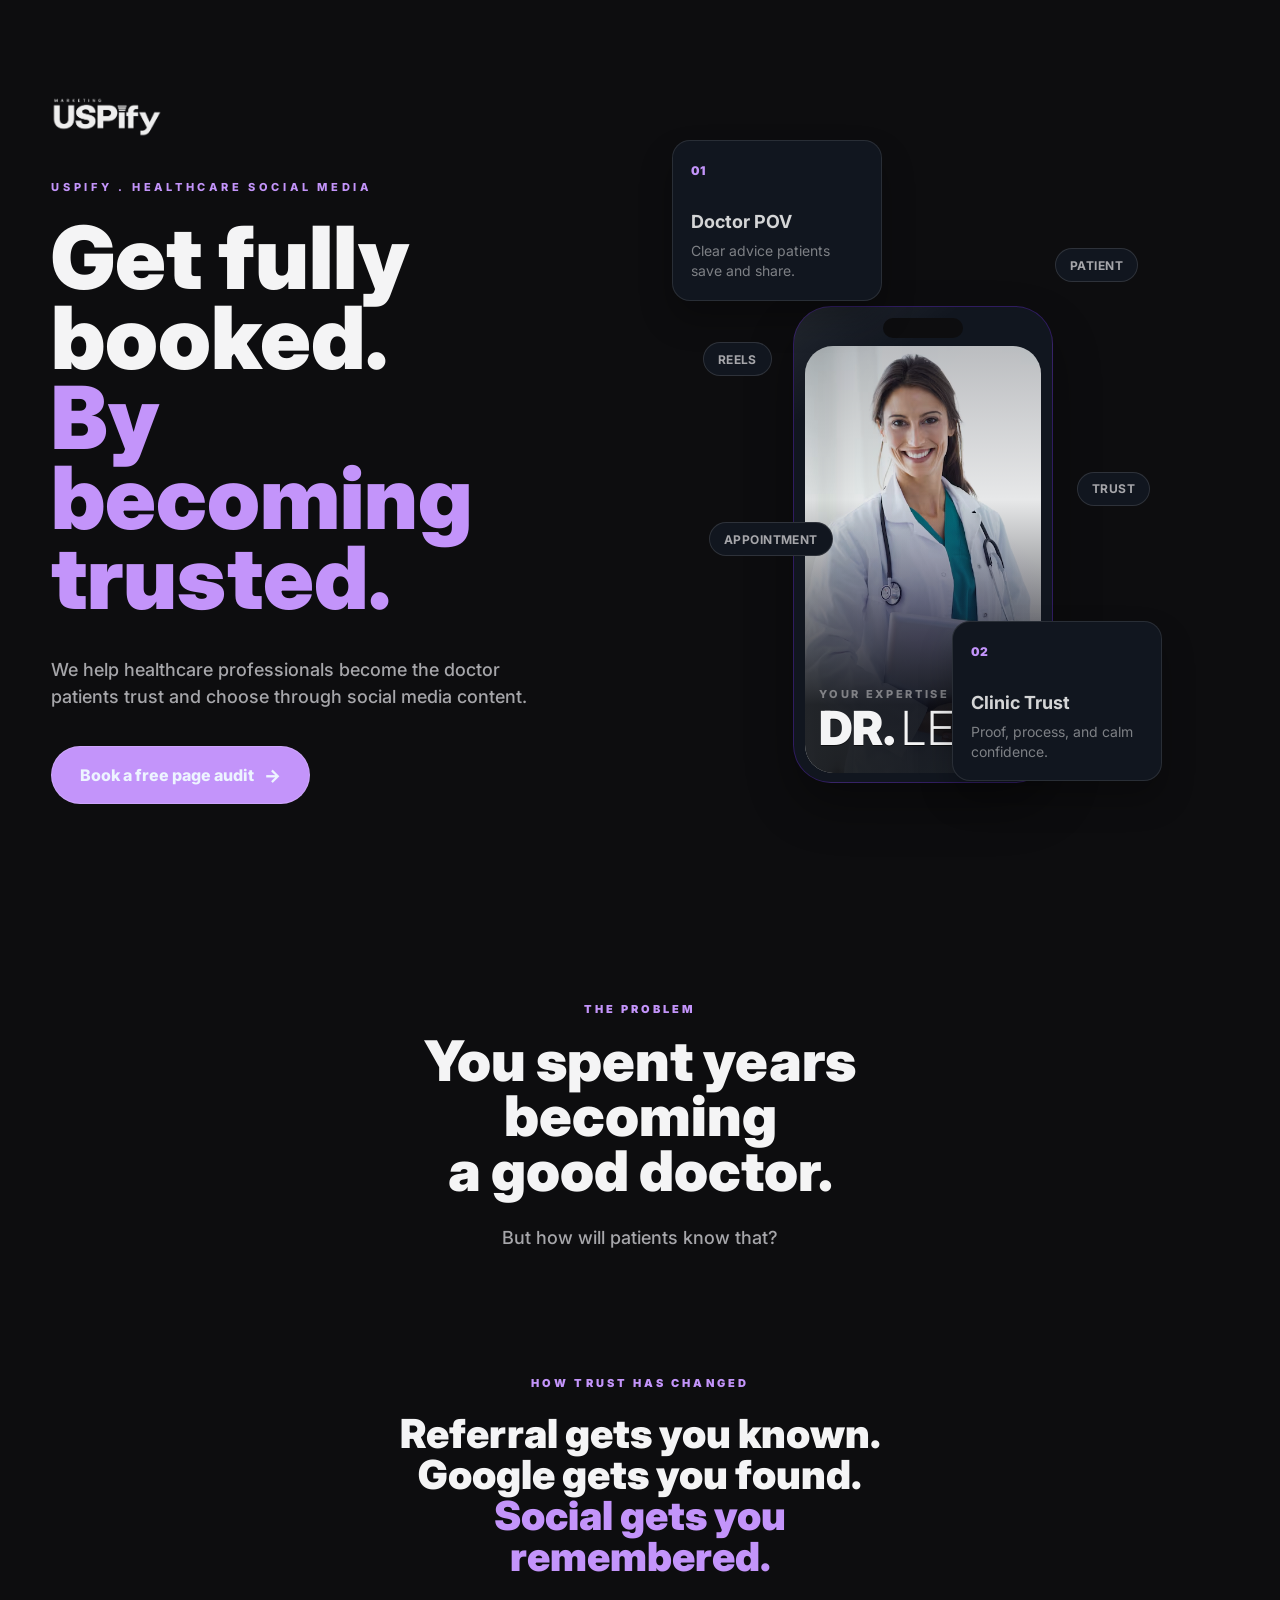
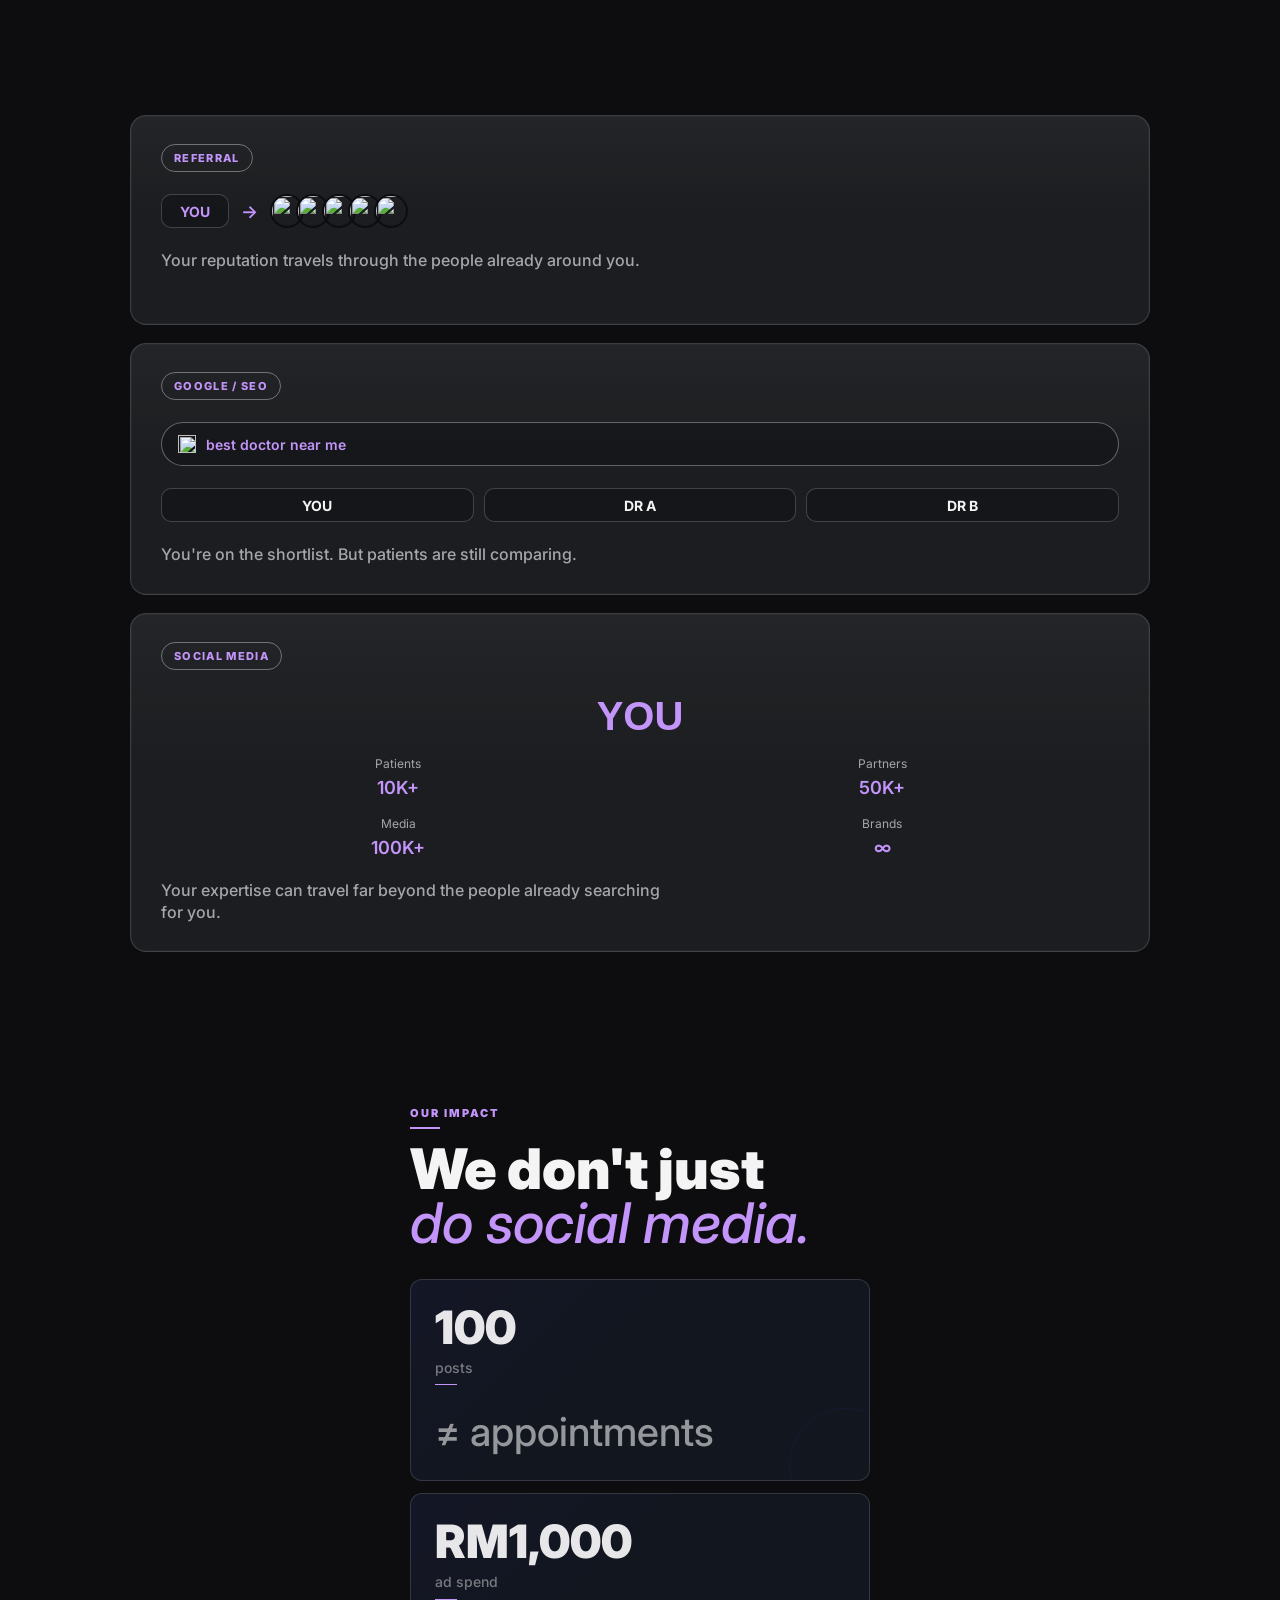
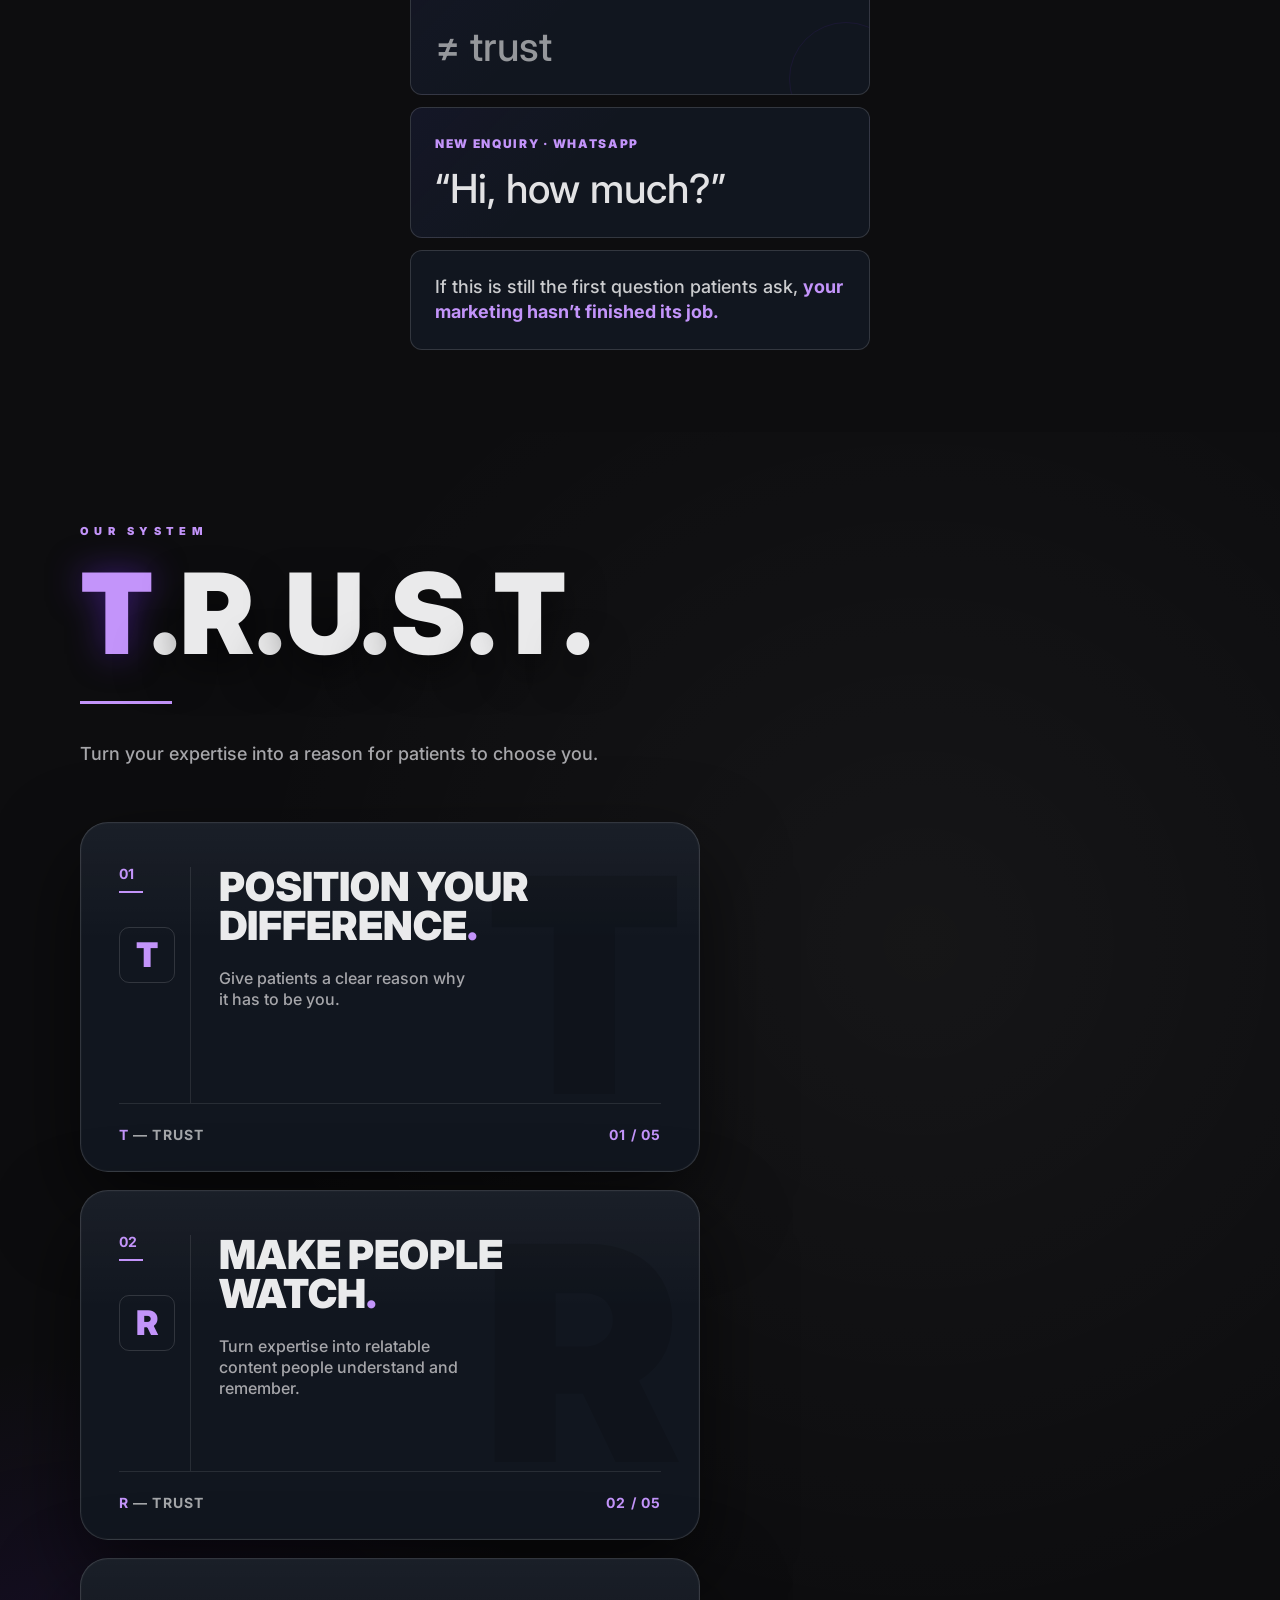
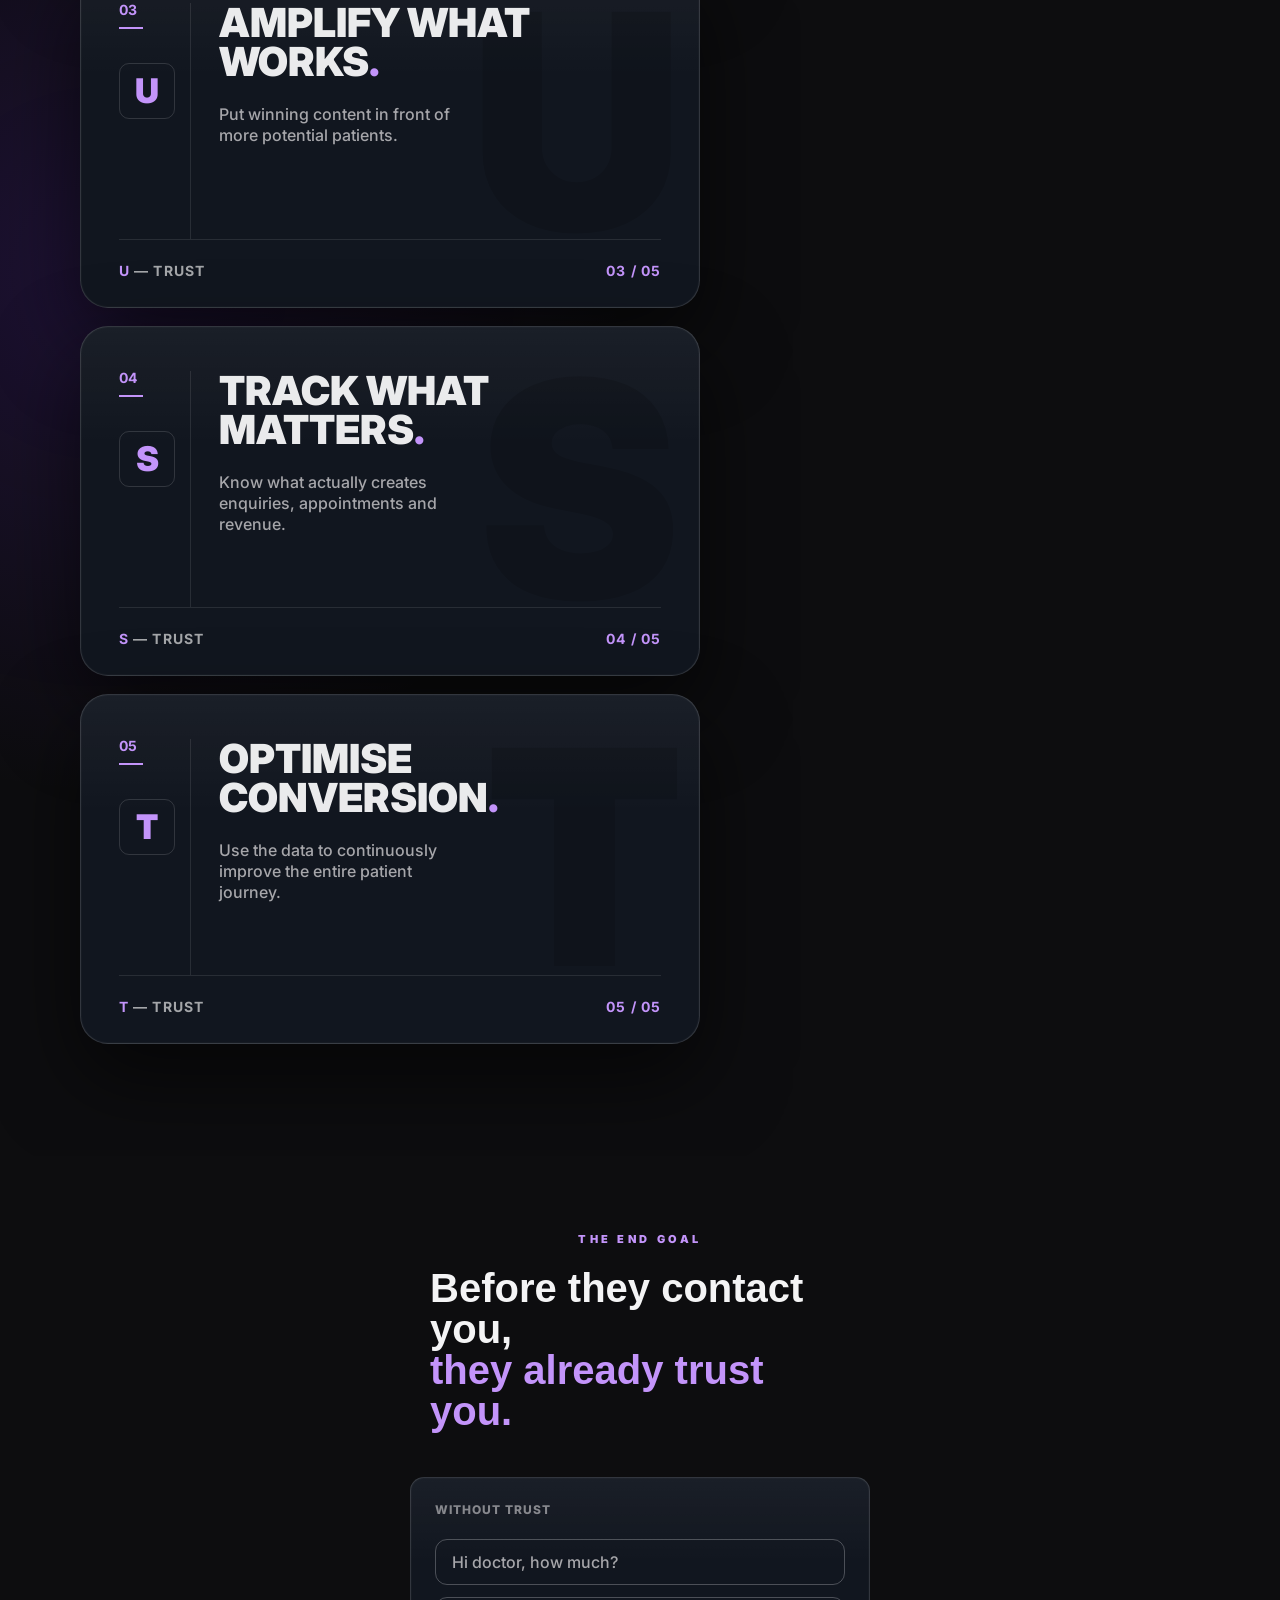
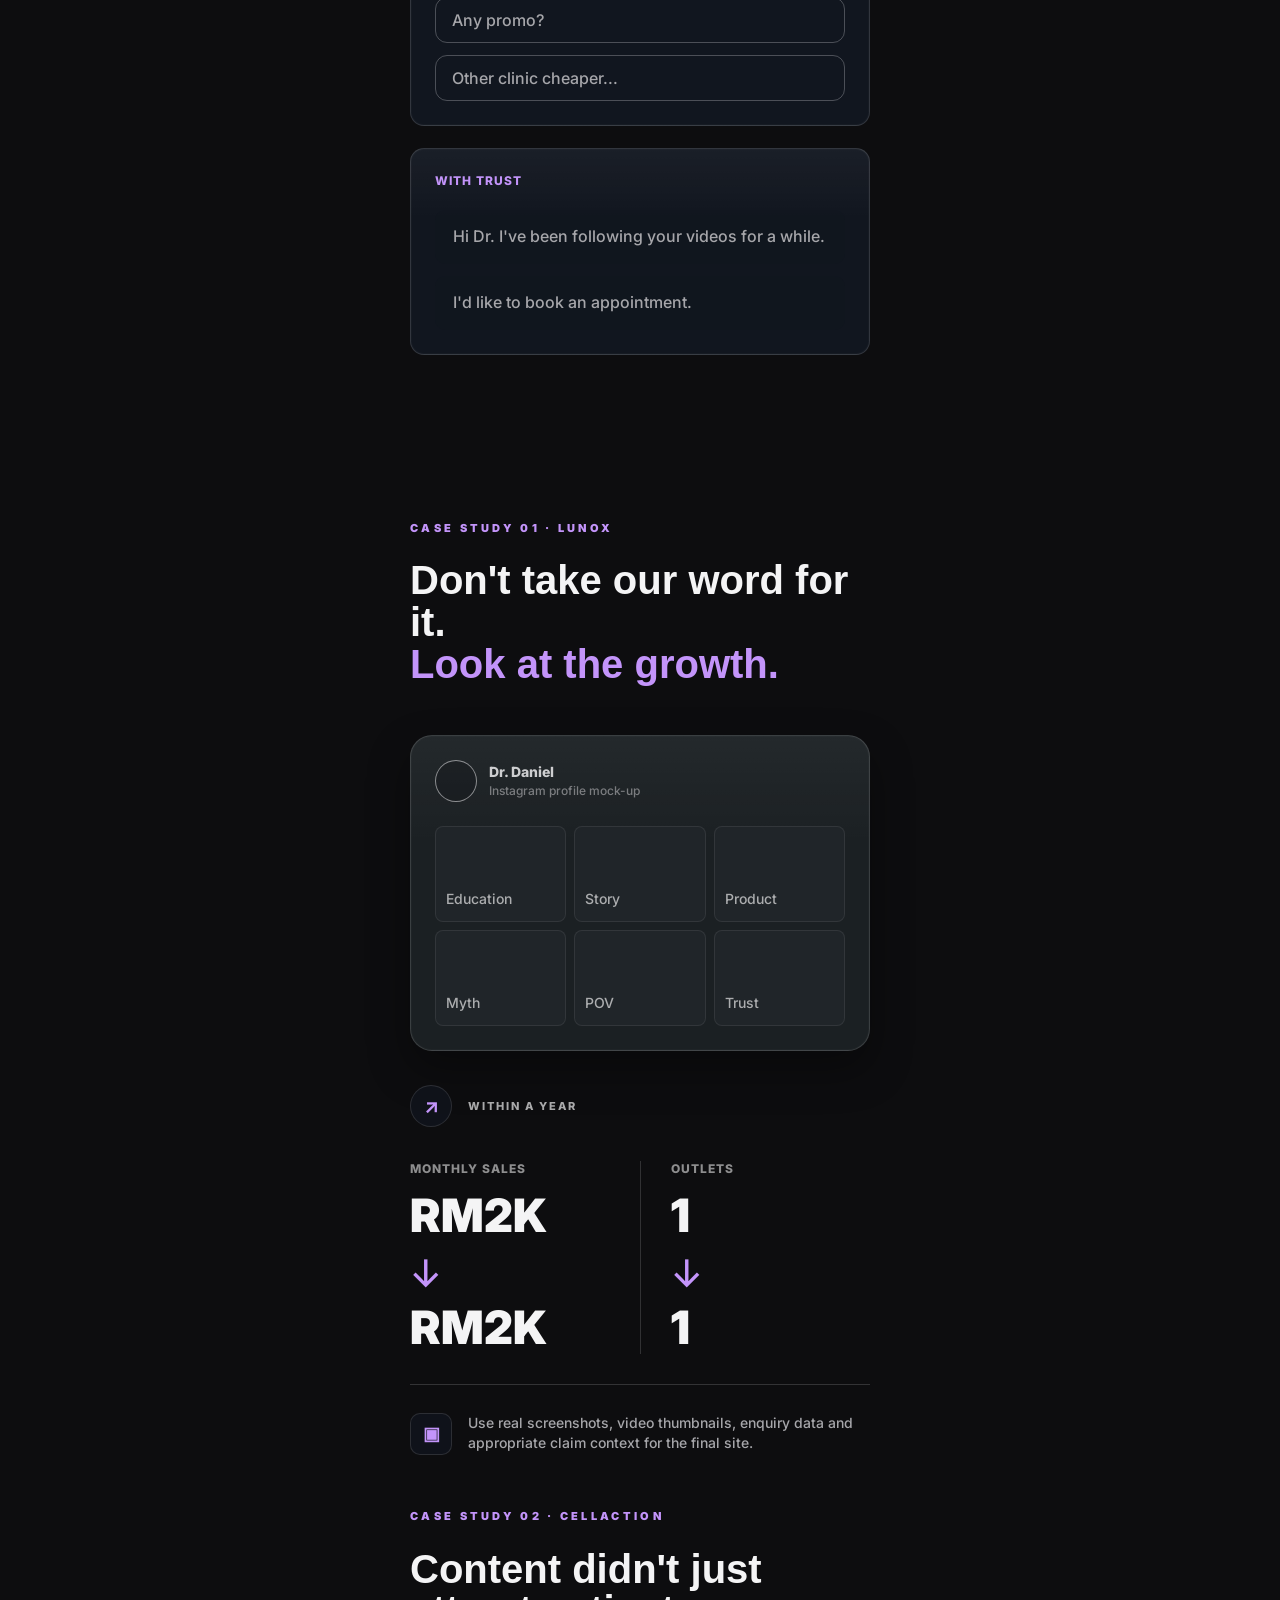
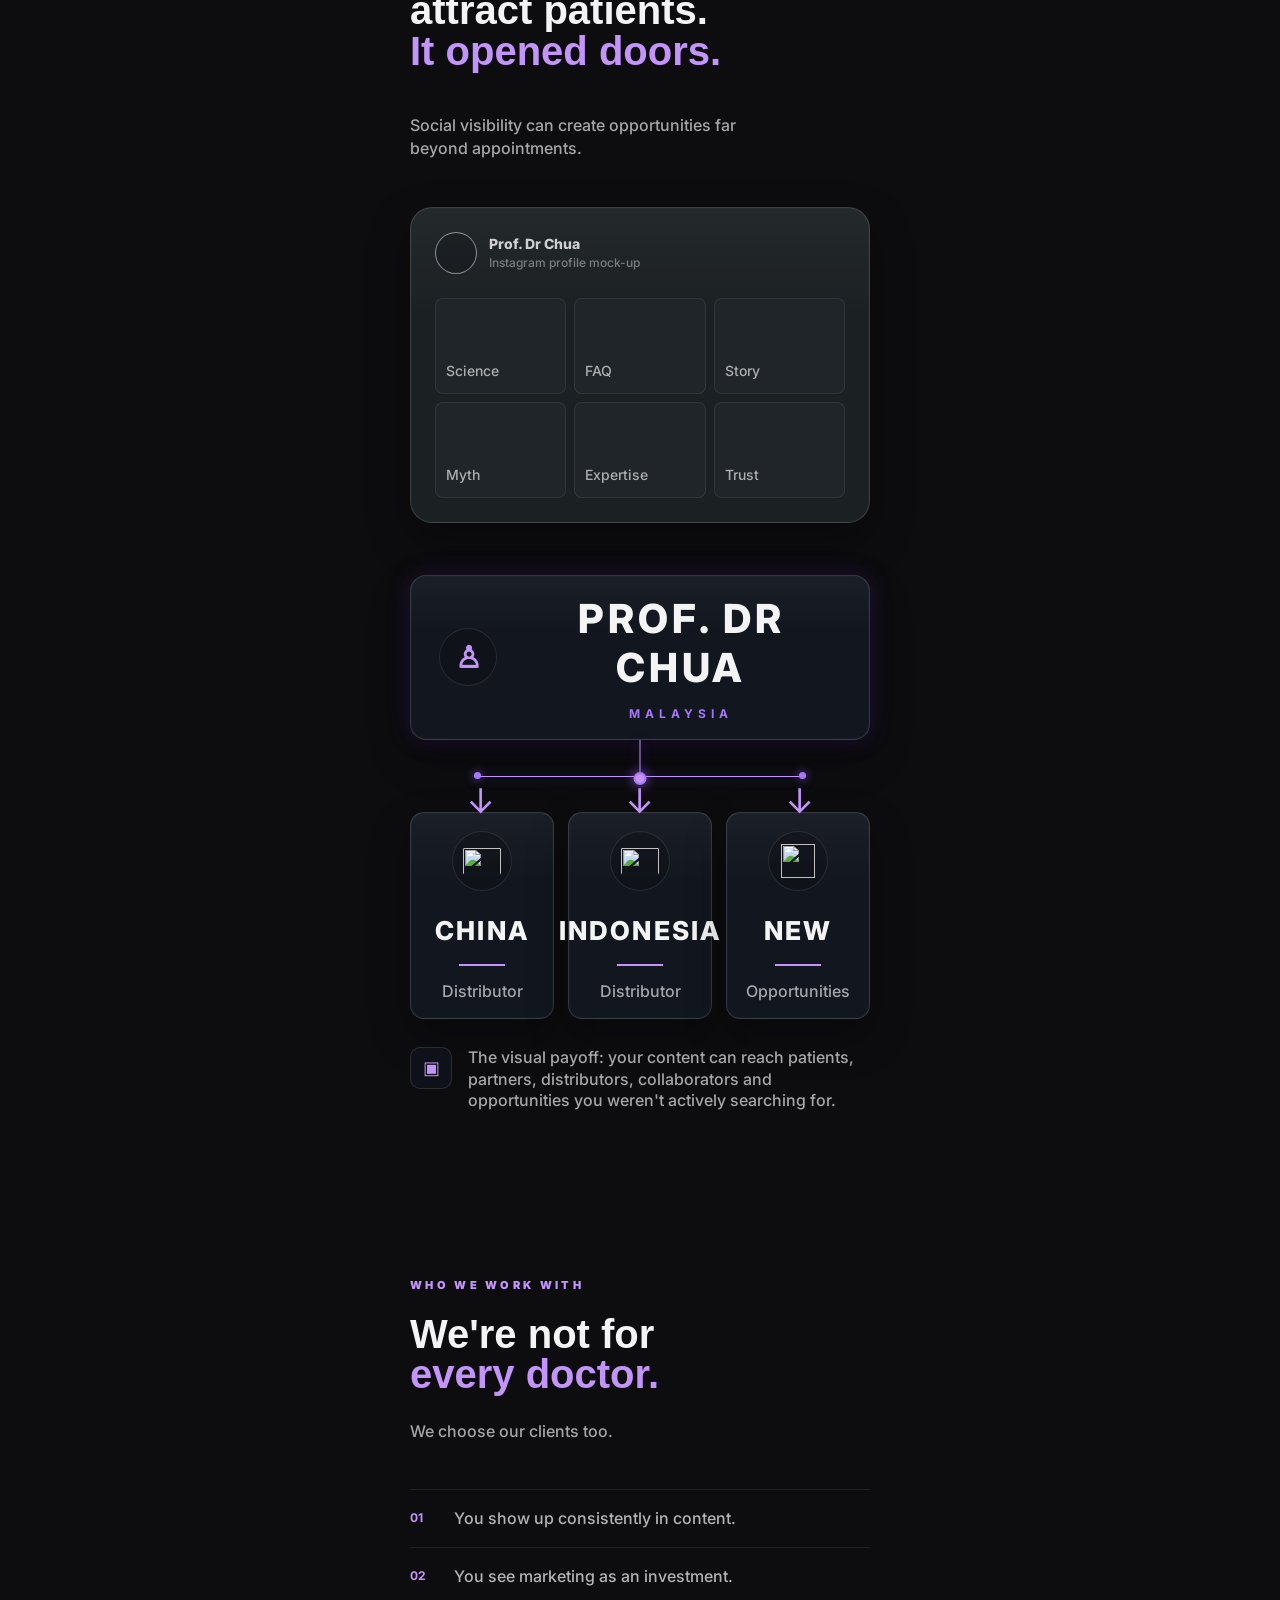
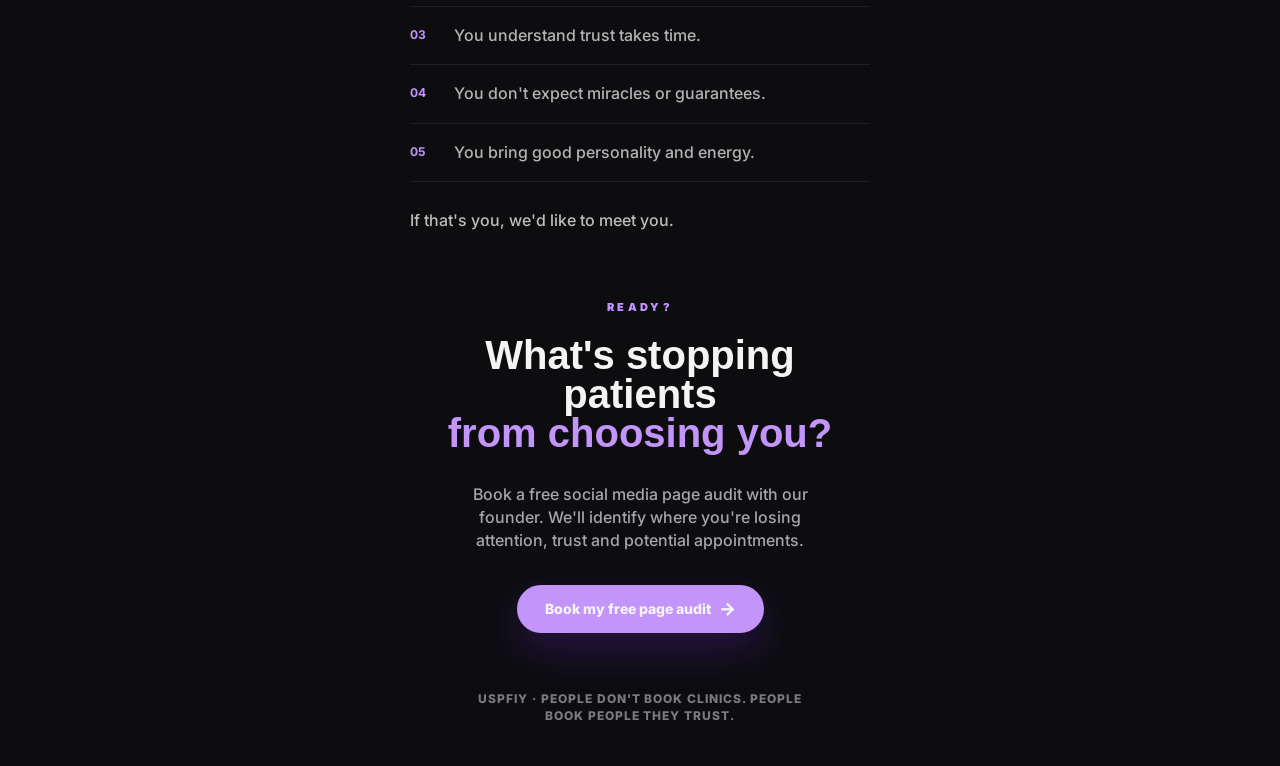
==== commit 6e750d40: "s" ====
--- a/index3.html
+++ b/index3.html
@@ -193,7 +193,7 @@
         </article>
 
         <article class="trust-impact-message">
-          <span><img src="https://api.iconify.design/lucide/user-round.svg?color=%23000000" alt=""></span>
+          <span><img src="https://api.iconify.design/lucide/user-round.svg?color=%236A27DC" alt=""></span>
           <p>If this is still the first question patients ask, <strong>your marketing hasn’t finished its job.</strong></p>
         </article>
       </div>
@@ -426,7 +426,7 @@
               <small>Distributor</small>
             </article>
             <article>
-              <span aria-hidden="true"><img class="trust-expansion-handshake" src="https://api.iconify.design/lucide/handshake.svg?color=%23000000" alt=""></span>
+              <span aria-hidden="true"><img class="trust-expansion-handshake" src="https://api.iconify.design/lucide/handshake.svg?color=%236A27DC" alt=""></span>
               <strong>NEW</strong>
               <small>Opportunities</small>
             </article>
--- a/css/index3.css
+++ b/css/index3.css
@@ -64,7 +64,7 @@
 
 .trust-kicker {
   margin: 0 0 24px;
-  color: #000000;
+  color: #C394FA;
   font-size: var(--trust-type-kicker);
   font-weight: 800;
   letter-spacing: 0.34em;
@@ -82,7 +82,7 @@
 
 .trust-hero-copy h1 span {
   display: block;
-  color: #000000;
+  color: #C394FA;
 }
 
 .trust-hero-copy h1 span strong {
@@ -107,7 +107,7 @@
   padding: 0 28px;
   border-radius: 999px;
   border: 1px solid rgba(255, 255, 255, 0.16);
-  background: #000000;
+  background: #C394FA;
   color: #edf4ff;
   font-size: var(--trust-type-body);
   font-weight: 800;
@@ -169,7 +169,7 @@
 .trust-arrow {
   top: 41%;
   left: 36%;
-  color: #000000;
+  color: #C394FA;
   font-size: 52px;
   font-weight: 400;
   transform: rotate(-45deg);
@@ -228,7 +228,7 @@
   min-width: 210px;
   aspect-ratio: 9 / 16.5;
   padding: 11px;
-  border: 1px solid rgba(0, 0, 0, 0.34);
+  border: 1px solid rgba(106, 39, 220, 0.34);
   border-radius: 38px;
   background:
     linear-gradient(145deg, rgba(255, 255, 255, 0.08), transparent 18%),
@@ -245,7 +245,7 @@
 }
 
 .trust-reel-shell:focus-visible {
-  outline: 2px solid #000000;
+  outline: 2px solid #C394FA;
   outline-offset: 4px;
 }
 
@@ -295,7 +295,7 @@
   inset: 0;
   background:
     linear-gradient(180deg, rgba(12, 17, 28, 0.2) 0%, transparent 36%, rgba(8, 11, 16, 0.88) 84%),
-    radial-gradient(circle at 50% 70%, rgba(0, 0, 0, 0.18), transparent 44%);
+    radial-gradient(circle at 50% 70%, rgba(106, 39, 220, 0.18), transparent 44%);
   pointer-events: none;
 }
 
@@ -392,7 +392,7 @@
 
 .trust-case-copy span {
   margin-bottom: 10px;
-  color: #000000;
+  color: #C394FA;
   font-size: var(--trust-type-meta);
   font-weight: 900;
   letter-spacing: 0.12em;
@@ -420,7 +420,7 @@
   left: 50%;
   bottom: 20px;
   display: none;
-  color: #000000;
+  color: #C394FA;
   font-size: 44px;
   line-height: 1;
   transform: translateX(-50%) rotate(-45deg);
@@ -463,7 +463,7 @@
 .trust-feed-card span {
   display: inline-flex;
   margin-bottom: 34px;
-  color: #000000;
+  color: #C394FA;
   font-size: var(--trust-type-meta);
   font-weight: 900;
 }
@@ -504,7 +504,7 @@
 
 .trust-problem-section p {
   margin: 0 0 18px;
-  color: #000000;
+  color: #C394FA;
   font-size: var(--trust-type-kicker);
   font-weight: 900;
   letter-spacing: 0.28em;
@@ -538,7 +538,7 @@
 
 .trust-change-section p {
   margin: 0 0 24px;
-  color: #000000;
+  color: #C394FA;
   font-size: var(--trust-type-kicker);
   font-weight: 900;
   letter-spacing: 0.28em;
@@ -556,7 +556,7 @@
 }
 
 .trust-change-section h2 span {
-  color: #000000;
+  color: #C394FA;
 }
 
 /* =========================
@@ -612,7 +612,7 @@
   gap: 8px;
   border: 1px solid rgba(244, 244, 245, 0.38);
   border-radius: 999px;
-  color: #000000;
+  color: #C394FA;
   font-size: var(--trust-type-kicker);
   font-weight: 800;
   letter-spacing: 0.12em;
@@ -647,14 +647,14 @@
   justify-content: center;
   border: 1px solid rgba(244, 244, 245, 0.2);
   border-radius: 10px;
-  color: #000000;
+  color: #C394FA;
   background: rgba(13, 13, 15, 0.36);
   font-size: var(--trust-type-body-sm);
   font-weight: 700;
 }
 
 .trust-mini-flow b {
-  color: #000000;
+  color: #C394FA;
   font-size: 18px;
   font-weight: 600;
 }
@@ -684,7 +684,7 @@
   gap: 10px;
   border: 1px solid rgba(244, 244, 245, 0.34);
   border-radius: 999px;
-  color: #000000;
+  color: #C394FA;
   background: rgba(13, 13, 15, 0.34);
   font-size: var(--trust-type-body-sm);
   font-weight: 600;
@@ -708,7 +708,7 @@
 
 .trust-channel-social h2 {
   margin: 4px 0 -2px;
-  color: #000000;
+  color: #C394FA;
   font-size: var(--trust-type-card-title);
   font-weight: 900;
   line-height: 1;
@@ -734,7 +734,7 @@
 }
 
 .trust-channel-social .trust-social-metrics strong {
-  color: #000000;
+  color: #C394FA;
   font-size: var(--trust-type-body-lg);
   font-weight: 600;
 }
@@ -751,7 +751,7 @@
 
 .trust-impact-kicker {
   margin: 0 0 14px;
-  color: #000000;
+  color: #C394FA;
   font-size: var(--trust-type-kicker);
   font-weight: 900;
   letter-spacing: 0.18em;
@@ -763,7 +763,7 @@
   width: 30px;
   height: 2px;
   margin-top: 7px;
-  background: #000000;
+  background: #C394FA;
 }
 
 .trust-impact-section h2 {
@@ -777,7 +777,7 @@
 }
 
 .trust-impact-section h2 span {
-  color: #000000;
+  color: #C394FA;
   font-family: Inter, Arial, Helvetica, sans-serif;
   font-style: italic;
   font-weight: 500;
@@ -809,7 +809,7 @@
   gap: 10px;
   overflow: hidden;
   background:
-    linear-gradient(135deg, rgba(0, 0, 0, 0.04), transparent 42%),
+    linear-gradient(135deg, rgba(106, 39, 220, 0.04), transparent 42%),
     #11161f;
 }
 
@@ -820,7 +820,7 @@
   bottom: -42px;
   width: 112px;
   height: 112px;
-  border: 1px solid rgba(0, 0, 0, 0.1);
+  border: 1px solid rgba(106, 39, 220, 0.1);
   border-radius: 50%;
 }
 
@@ -831,7 +831,7 @@
   display: grid;
   place-items: center;
   border-radius: 50%;
-  background: rgba(0, 0, 0, 0.2);
+  background: rgba(106, 39, 220, 0.2);
 }
 
 .trust-impact-stats article > span {
@@ -877,7 +877,7 @@
   width: 22px;
   height: 1px;
   margin-top: 8px;
-  background: #000000;
+  background: #C394FA;
 }
 
 .trust-impact-stats em {
@@ -905,7 +905,7 @@
   gap: 12px;
   overflow: hidden;
   background:
-    linear-gradient(135deg, rgba(0, 0, 0, 0.04), transparent 38%),
+    linear-gradient(135deg, rgba(106, 39, 220, 0.04), transparent 38%),
     #11161f;
 }
 
@@ -921,7 +921,7 @@
   content: "";
   position: absolute;
   inset: -7px;
-  border: 1px solid rgba(0, 0, 0, 0.24);
+  border: 1px solid rgba(106, 39, 220, 0.24);
   border-radius: inherit;
 }
 
@@ -931,7 +931,7 @@
 }
 
 .trust-impact-enquiry small {
-  color: #000000;
+  color: #C394FA;
   font-size: var(--trust-type-meta);
   font-weight: 900;
   letter-spacing: 0.14em;
@@ -973,7 +973,7 @@
 }
 
 .trust-impact-message strong {
-  color: #000000;
+  color: #C394FA;
   font-weight: 700;
 }
 
@@ -981,7 +981,7 @@
   position: relative;
   padding: 92px 22px 112px;
   background:
-    radial-gradient(circle at 8% 62%, rgba(0, 0, 0, 0.18), transparent 28%),
+    radial-gradient(circle at 8% 62%, rgba(106, 39, 220, 0.18), transparent 28%),
     radial-gradient(circle at 72% 22%, rgba(255, 255, 255, 0.035), transparent 34%),
     var(--trust-bg);
   overflow: hidden;
@@ -998,7 +998,7 @@
 
 .trust-system-kicker {
   margin: 0 0 32px;
-  color: #000000;
+  color: #C394FA;
   font-size: var(--trust-type-kicker);
   font-weight: 900;
   letter-spacing: 0.48em;
@@ -1023,8 +1023,8 @@
 }
 
 .trust-system-title span.is-active {
-  color: #000000;
-  text-shadow: 0 0 34px rgba(0, 0, 0, 0.5);
+  color: #C394FA;
+  text-shadow: 0 0 34px rgba(106, 39, 220, 0.5);
 }
 
 .trust-system-copy > p:not(.trust-system-kicker) {
@@ -1042,7 +1042,7 @@
   width: 92px;
   height: 3px;
   margin-bottom: 38px;
-  background: #000000;
+  background: #C394FA;
 }
 
 .trust-system-panel {
@@ -1095,7 +1095,7 @@
 
 .trust-system-card-rail small {
   display: block;
-  color: #000000;
+  color: #C394FA;
   font-size: var(--trust-type-body-sm);
   font-weight: 700;
   line-height: 1;
@@ -1107,7 +1107,7 @@
   width: 24px;
   height: 2px;
   margin-top: 10px;
-  background: #000000;
+  background: #C394FA;
 }
 
 .trust-system-card-rail span {
@@ -1118,7 +1118,7 @@
   place-items: center;
   border: 1px solid rgba(244, 244, 245, 0.14);
   border-radius: 10px;
-  color: #000000;
+  color: #C394FA;
   font-family: Inter, Arial, Helvetica, sans-serif;
   font-size: 34px;
   font-weight: 900;
@@ -1143,7 +1143,7 @@
 
 .trust-system-card h3::after {
   content: ".";
-  color: #000000;
+  color: #C394FA;
 }
 
 .trust-system-card p {
@@ -1183,7 +1183,7 @@
 
 .trust-system-card-footer span:first-child::first-letter,
 .trust-system-card-footer span:last-child {
-  color: #000000;
+  color: #C394FA;
 }
 
 /* =========================
@@ -1202,7 +1202,7 @@
 
 .trust-end-goal-kicker {
   margin: 0 0 22px;
-  color: #000000;
+  color: #C394FA;
   font-size: var(--trust-type-kicker);
   font-weight: 900;
   letter-spacing: 0.32em;
@@ -1221,7 +1221,7 @@
 
 .trust-end-goal-section h2 span {
   display: block;
-  color: #000000;
+  color: #C394FA;
 }
 
 .trust-conversation-stack {
@@ -1250,7 +1250,7 @@
 }
 
 .trust-conversation-card-positive > span {
-  color: #000000;
+  color: #C394FA;
 }
 
 .trust-question-list,
@@ -1299,7 +1299,7 @@
 
 .trust-case-study-inner p {
   margin: 0 0 24px;
-  color: #000000;
+  color: #C394FA;
   font-size: var(--trust-type-kicker);
   font-weight: 900;
   letter-spacing: 0.3em;
@@ -1314,7 +1314,7 @@
 }
 
 .trust-case-study-inner h2 span {
-  color: #000000;
+  color: #C394FA;
 }
 
 .trust-case-mockup {
@@ -1403,7 +1403,7 @@
   place-items: center;
   border: 1px solid rgba(244, 244, 245, 0.12);
   border-radius: 50%;
-  color: #000000;
+  color: #C394FA;
   background: rgba(17, 22, 31, 0.72);
   font-size: 20px;
   font-weight: 700;
@@ -1487,7 +1487,7 @@
 }
 
 .trust-results-grid b {
-  color: #000000;
+  color: #C394FA;
   font-size: 38px;
   font-weight: 500;
   line-height: 0.8;
@@ -1524,7 +1524,7 @@
 
 .trust-expansion-intro p {
   margin: 0 0 26px;
-  color: #000000;
+  color: #C394FA;
   font-size: var(--trust-type-kicker);
   font-weight: 900;
   letter-spacing: 0.3em;
@@ -1539,7 +1539,7 @@
 }
 
 .trust-expansion-intro h2 span {
-  color: #000000;
+  color: #C394FA;
 }
 
 .trust-expansion-intro > strong {
@@ -1584,7 +1584,7 @@
   gap: 24px;
   border-radius: 16px;
   box-shadow:
-    0 0 24px rgba(0, 0, 0, 0.18),
+    0 0 24px rgba(106, 39, 220, 0.18),
     inset 0 0 0 1px rgba(244, 244, 245, 0.02),
     0 18px 42px rgba(0, 0, 0, 0.3);
 }
@@ -1598,7 +1598,7 @@
   place-items: center;
   border: 1px solid rgba(244, 244, 245, 0.1);
   border-radius: 50%;
-  color: #000000;
+  color: #C394FA;
   background: rgba(13, 13, 15, 0.34);
   font-size: 30px;
   font-weight: 700;
@@ -1633,7 +1633,7 @@
 
 .trust-expansion-profile small {
   margin-top: 14px;
-  color: #000000;
+  color: #A875FF;
   font-size: var(--trust-type-meta);
   font-weight: 700;
   letter-spacing: 0.42em;
@@ -1646,7 +1646,7 @@
   grid-template-columns: repeat(3, minmax(0, 1fr));
   align-items: end;
   gap: 18px;
-  color: #000000;
+  color: #C394FA;
 }
 
 .trust-expansion-lines::before {
@@ -1656,8 +1656,8 @@
   top: 0;
   width: 1px;
   height: 36px;
-  background: #000000;
-  box-shadow: 0 0 12px rgba(0, 0, 0, 0.58);
+  background: #C394FA;
+  box-shadow: 0 0 12px rgba(106, 39, 220, 0.58);
   transform: translateX(-50%);
 }
 
@@ -1668,8 +1668,8 @@
   top: 36px;
   height: 1px;
   display: block;
-  background: #000000;
-  box-shadow: 0 0 12px rgba(0, 0, 0, 0.58);
+  background: #C394FA;
+  box-shadow: 0 0 12px rgba(106, 39, 220, 0.58);
 }
 
 .trust-expansion-lines span::before,
@@ -1680,8 +1680,8 @@
   width: 7px;
   height: 7px;
   border-radius: 50%;
-  background: #000000;
-  box-shadow: 0 0 10px rgba(0, 0, 0, 0.7);
+  background: #A875FF;
+  box-shadow: 0 0 10px rgba(168, 117, 255, 0.7);
 }
 
 .trust-expansion-lines span::before {
@@ -1699,16 +1699,16 @@
   top: 32px;
   width: 9px;
   height: 9px;
-  border: 2px solid #000000;
+  border: 2px solid #A875FF;
   border-radius: 50%;
-  background: #000000;
-  box-shadow: 0 0 12px rgba(0, 0, 0, 0.8);
+  background: #C394FA;
+  box-shadow: 0 0 12px rgba(168, 117, 255, 0.8);
   transform: translateX(-50%);
 }
 
 .trust-expansion-lines b {
   justify-self: center;
-  color: #000000;
+  color: #C394FA;
   font-size: 34px;
   font-weight: 400;
   line-height: 1;
@@ -1752,7 +1752,7 @@
   width: 46px;
   height: 2px;
   margin: 18px auto 16px;
-  background: #000000;
+  background: #C394FA;
 }
 
 .trust-expansion-cards small {
@@ -1777,7 +1777,7 @@
   border-radius: 10px;
   display: grid;
   place-items: center;
-  color: #000000;
+  color: #C394FA;
   background: rgba(16, 20, 29, 0.72);
   font-size: 18px;
   line-height: 1;
@@ -1804,7 +1804,7 @@
 
 .trust-fit-inner p {
   margin: 0 0 22px;
-  color: #000000;
+  color: #C394FA;
   font-size: var(--trust-type-kicker);
   font-weight: 900;
   letter-spacing: 0.3em;
@@ -1821,7 +1821,7 @@
 
 .trust-fit-inner h2 span {
   display: block;
-  color: #000000;
+  color: #C394FA;
 }
 
 .trust-fit-inner > strong {
@@ -1854,7 +1854,7 @@
 
 .trust-fit-inner li span {
   display: block;
-  color: #000000;
+  color: #C394FA;
   font-size: var(--trust-type-meta);
   font-weight: 700;
   line-height: 1.7;
@@ -1883,7 +1883,7 @@
 
 .trust-final-inner p {
   margin: 0 0 22px;
-  color: #000000;
+  color: #C394FA;
   font-size: var(--trust-type-kicker);
   font-weight: 900;
   letter-spacing: 0.3em;
@@ -1900,7 +1900,7 @@
 
 .trust-final-inner h2 span {
   display: block;
-  color: #000000;
+  color: #C394FA;
 }
 
 .trust-final-inner > strong {
@@ -1924,8 +1924,8 @@
   gap: 8px;
   border-radius: 999px;
   color: var(--trust-text);
-  background: #000000;
-  box-shadow: 0 16px 42px rgba(0, 0, 0, 0.28);
+  background: #C394FA;
+  box-shadow: 0 16px 42px rgba(106, 39, 220, 0.28);
   font-size: var(--trust-type-body-sm);
   font-weight: 800;
   line-height: 1;
@@ -2670,7 +2670,7 @@
     border-radius: 18px;
     border-color: rgba(255, 255, 255, 0.16);
     background:
-      linear-gradient(135deg, rgba(0, 0, 0, 0.05), transparent 42%),
+      linear-gradient(135deg, rgba(106, 39, 220, 0.05), transparent 42%),
       linear-gradient(180deg, rgba(255, 255, 255, 0.035), transparent 34%),
       #11161f;
   }
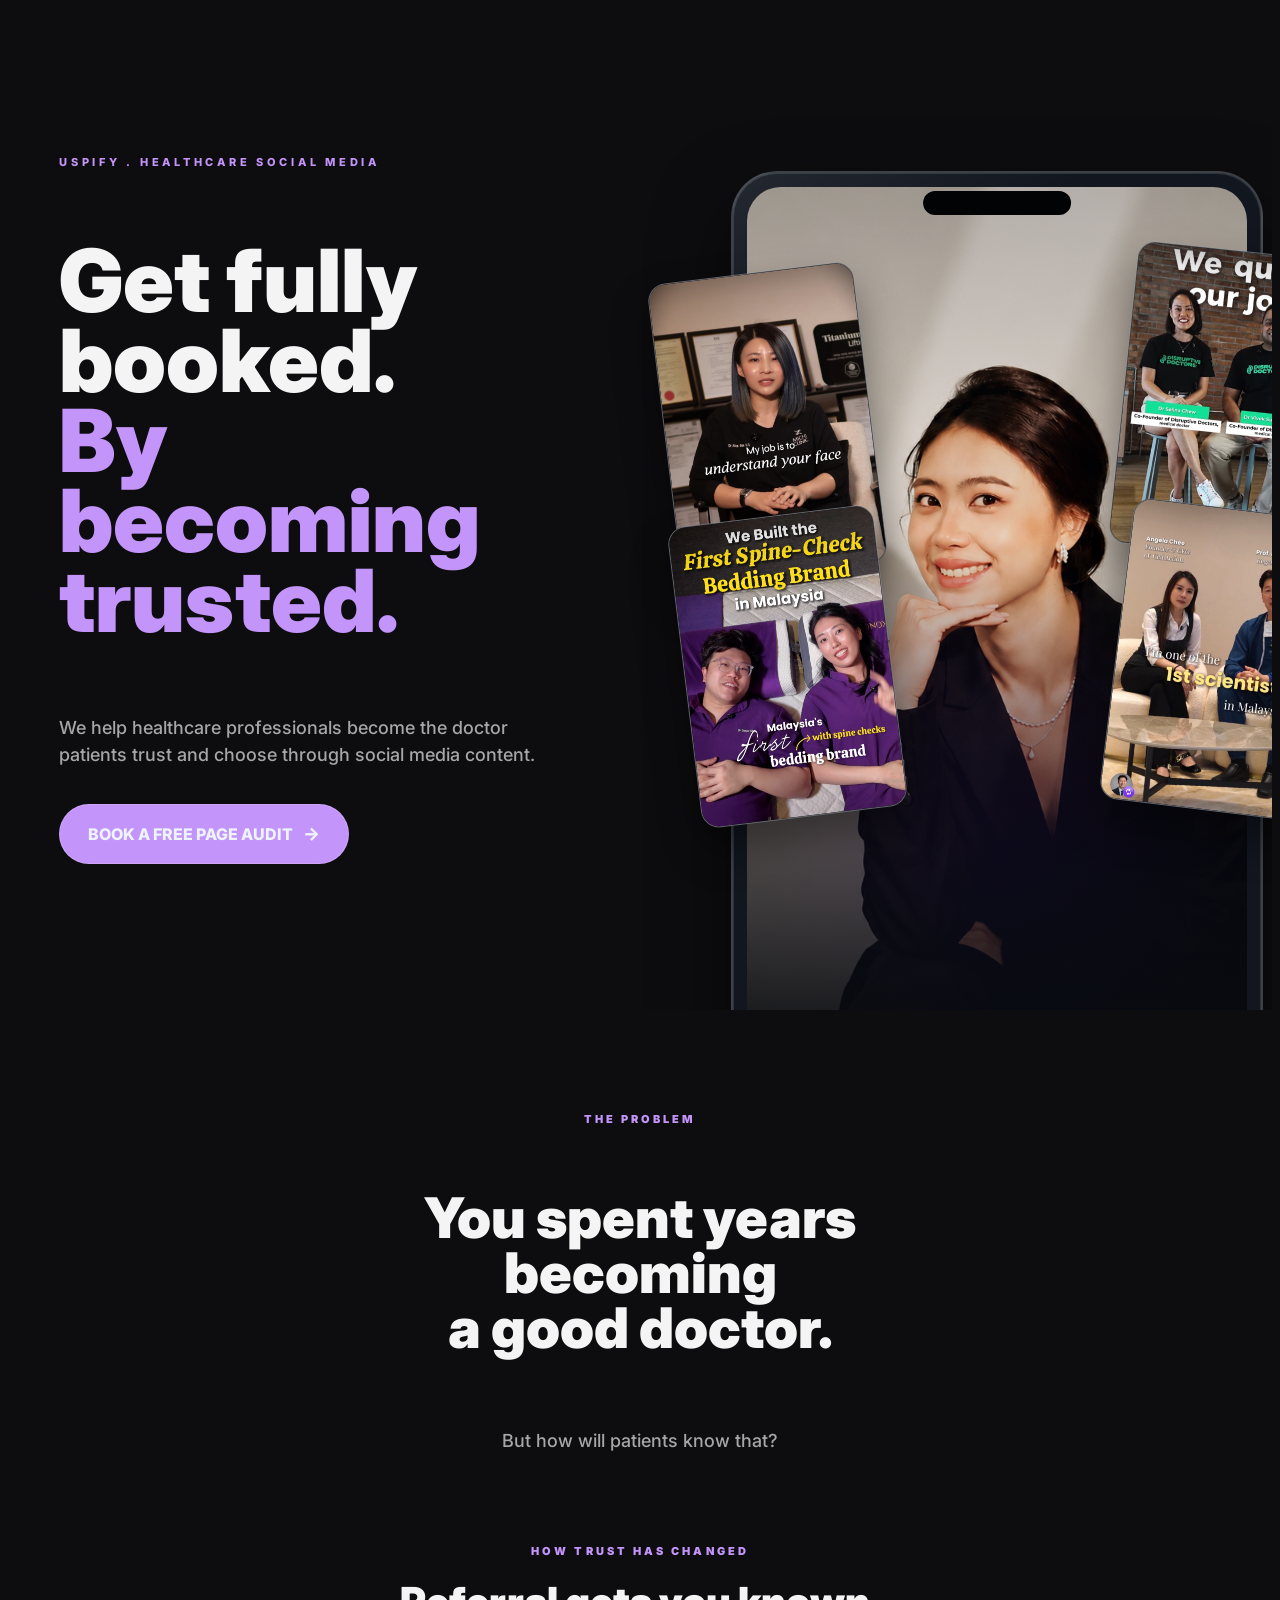
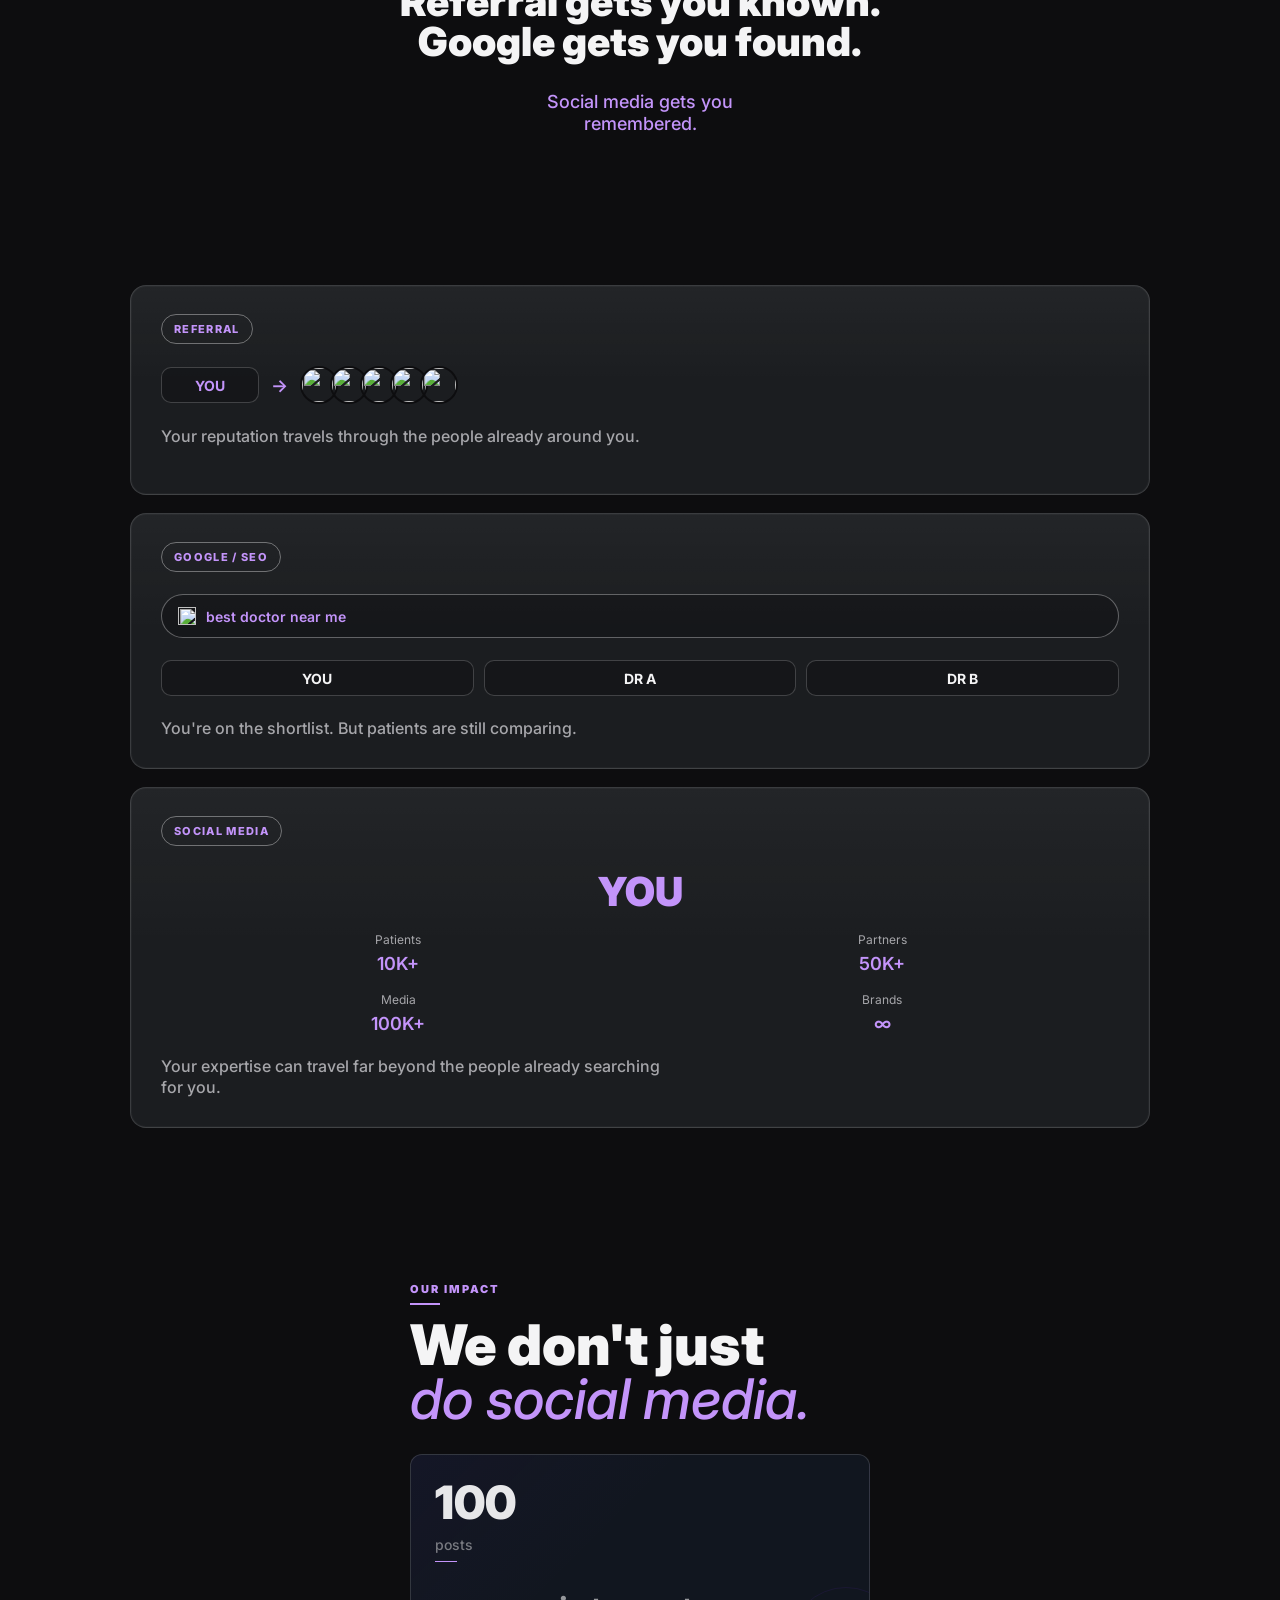
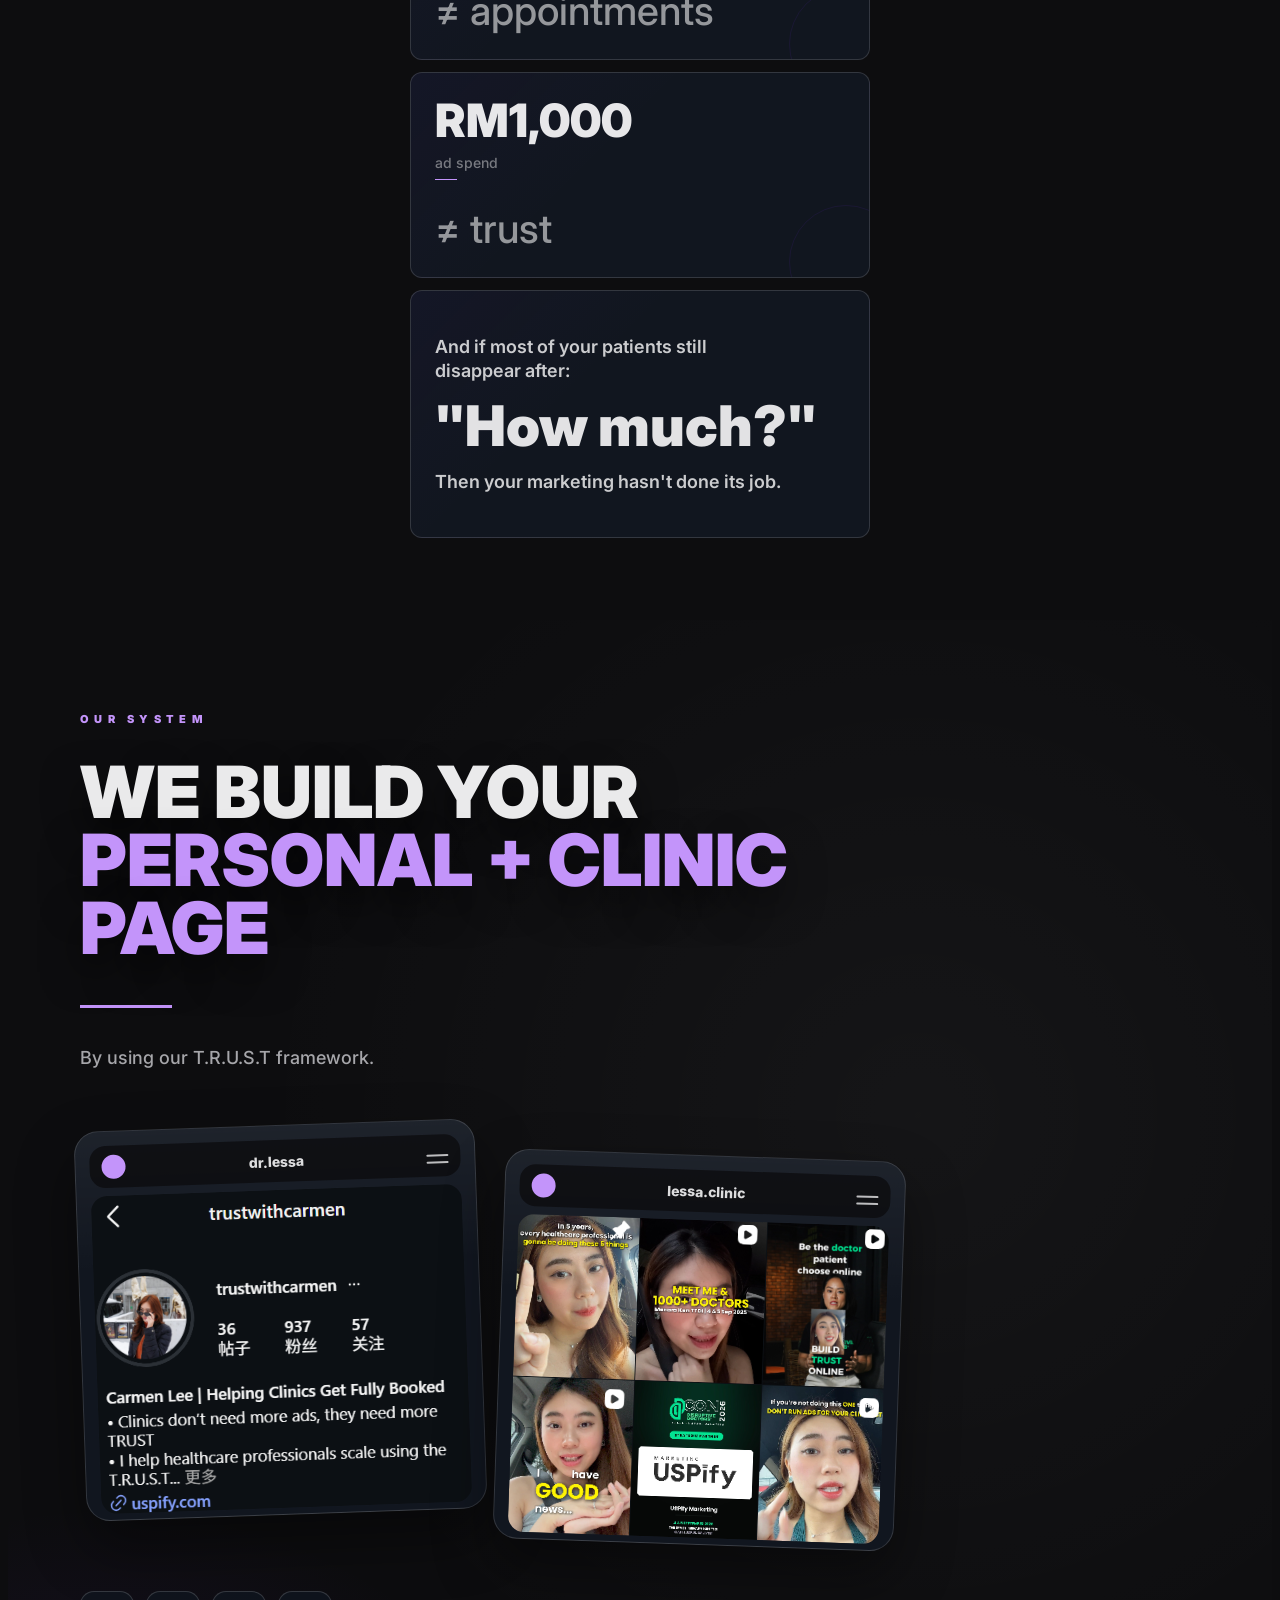
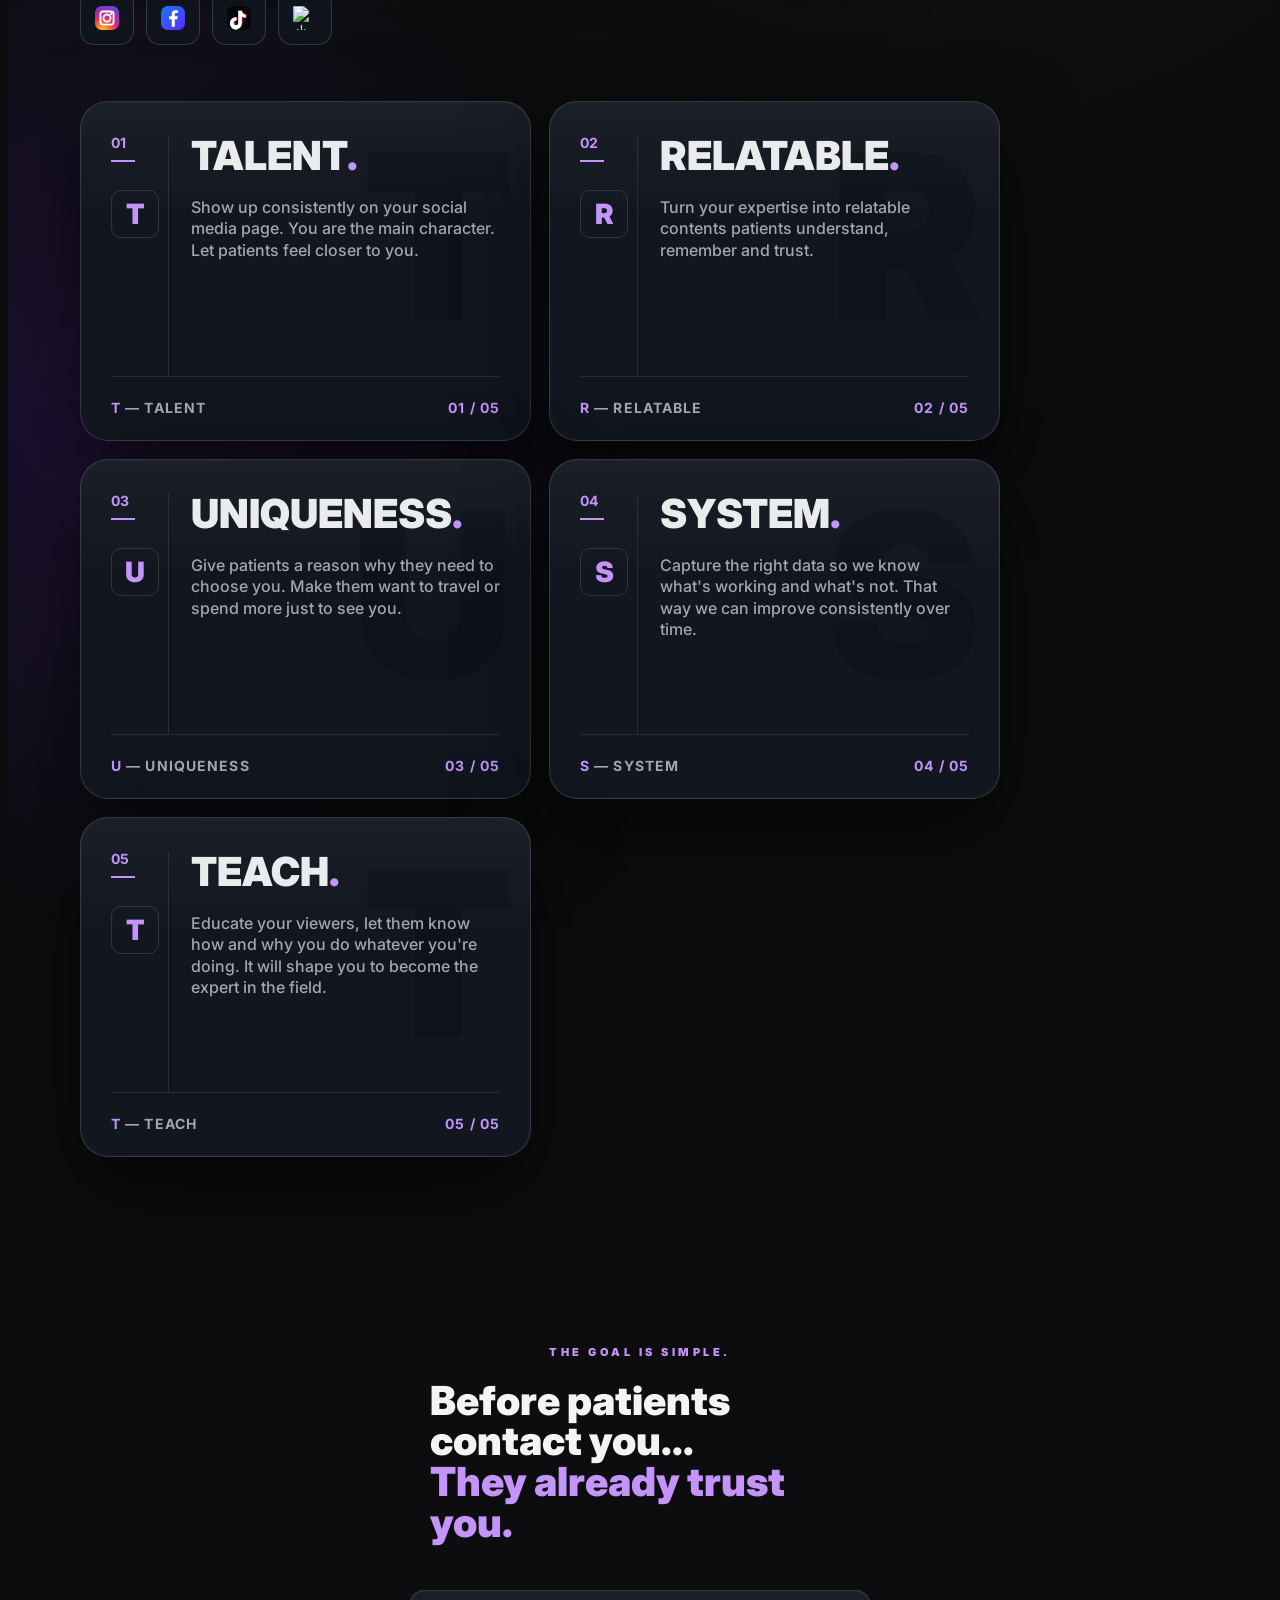
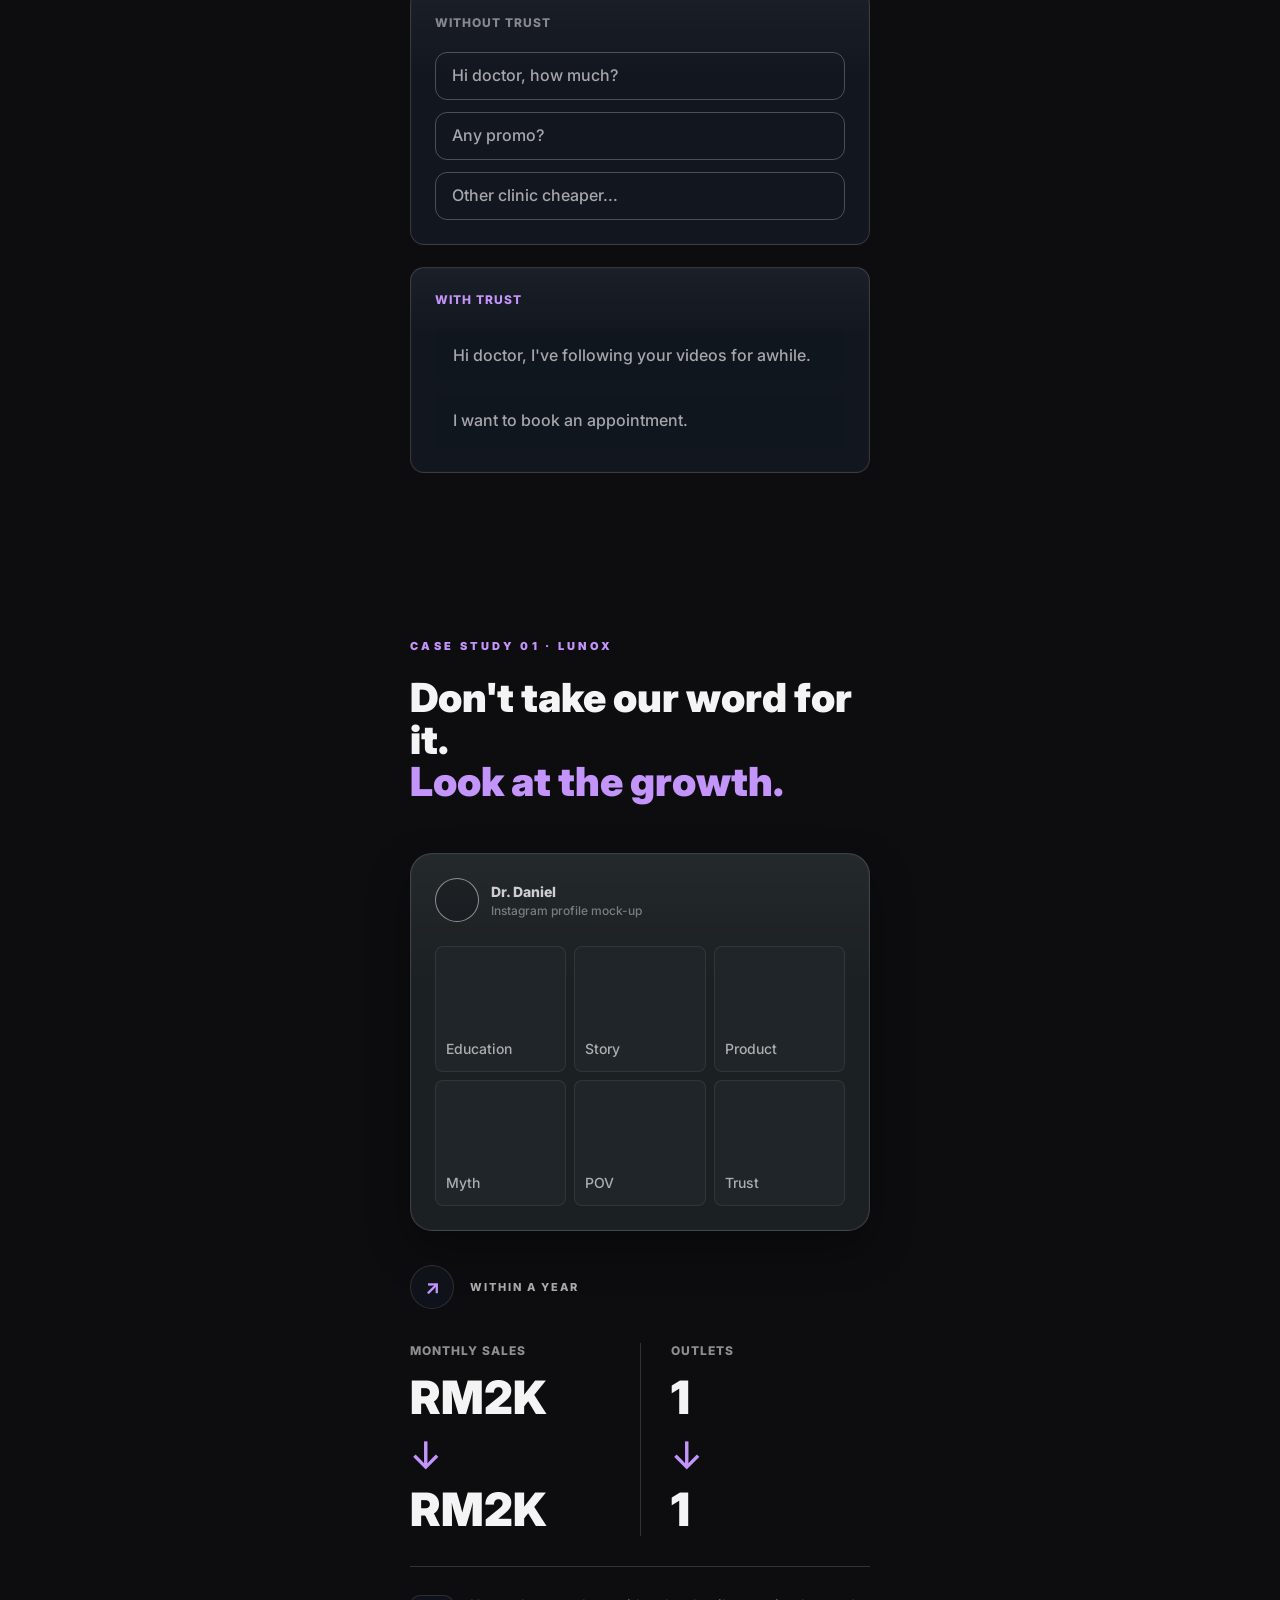
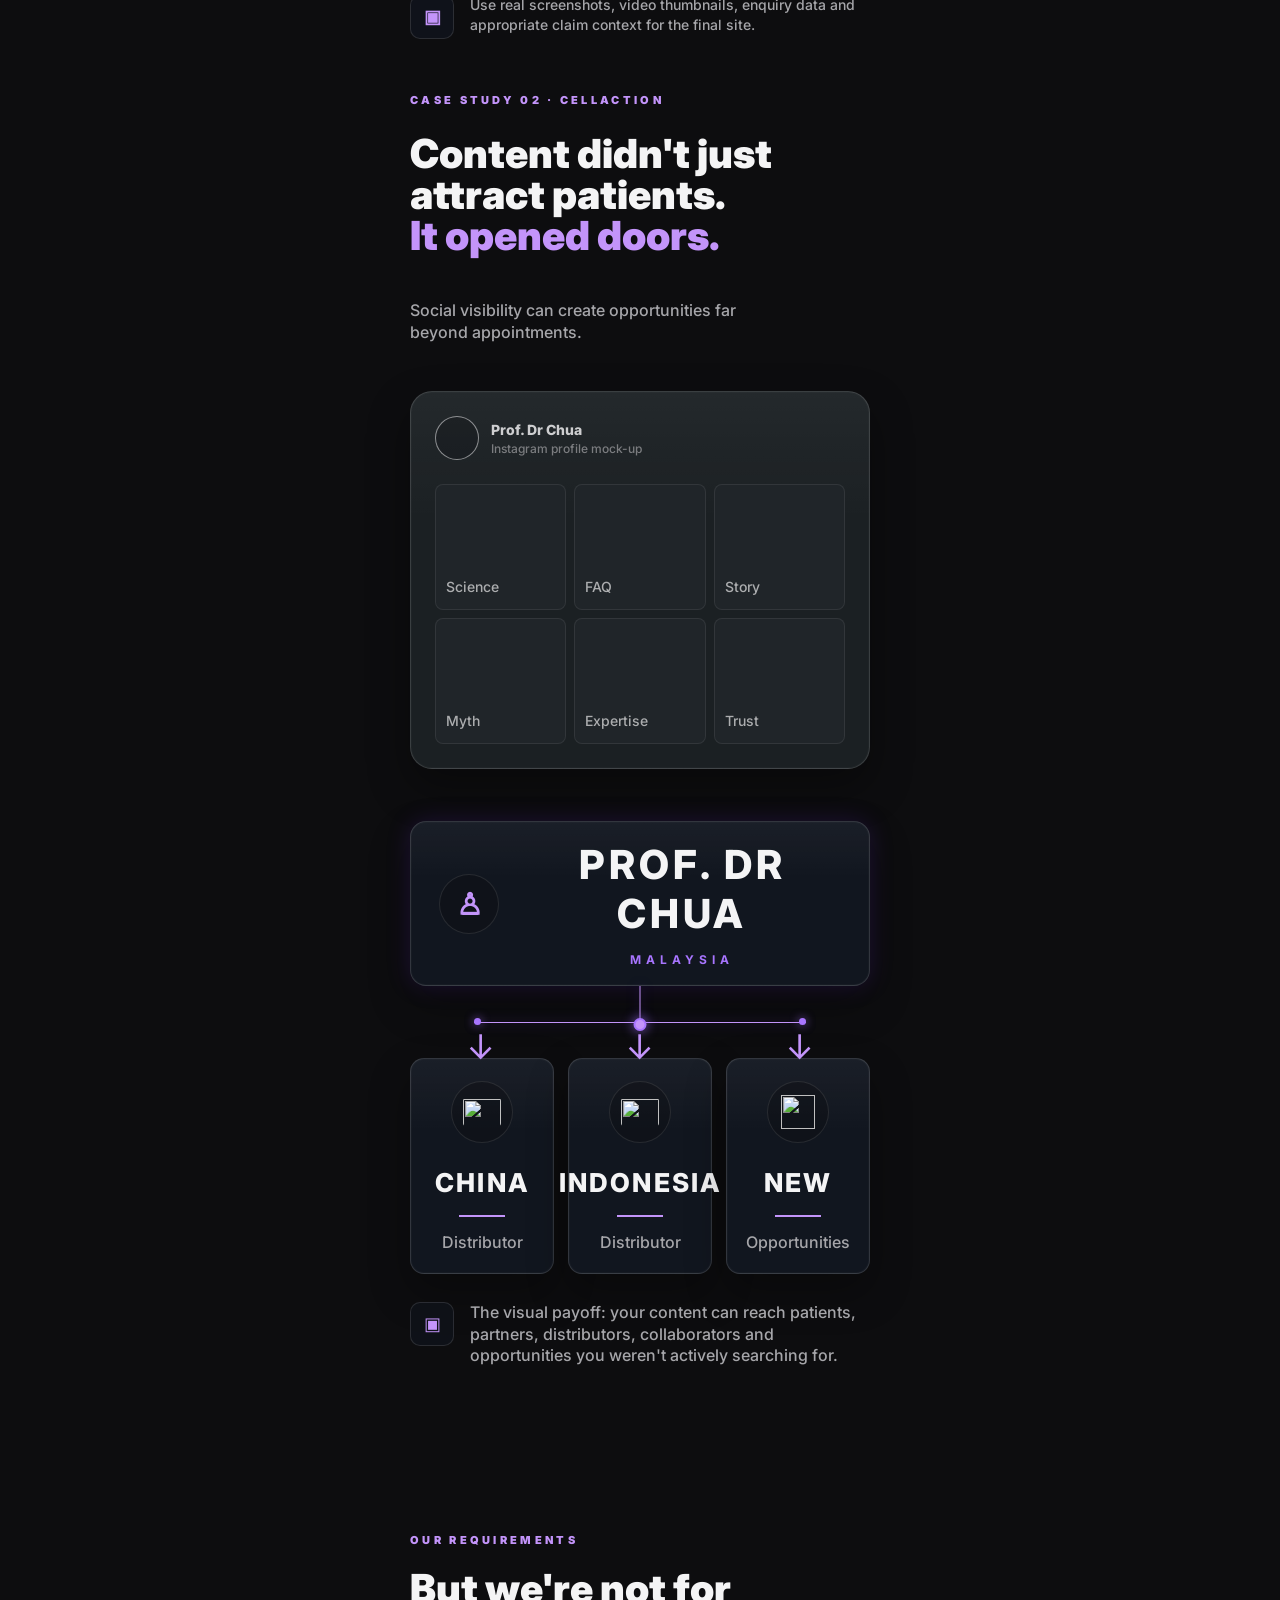
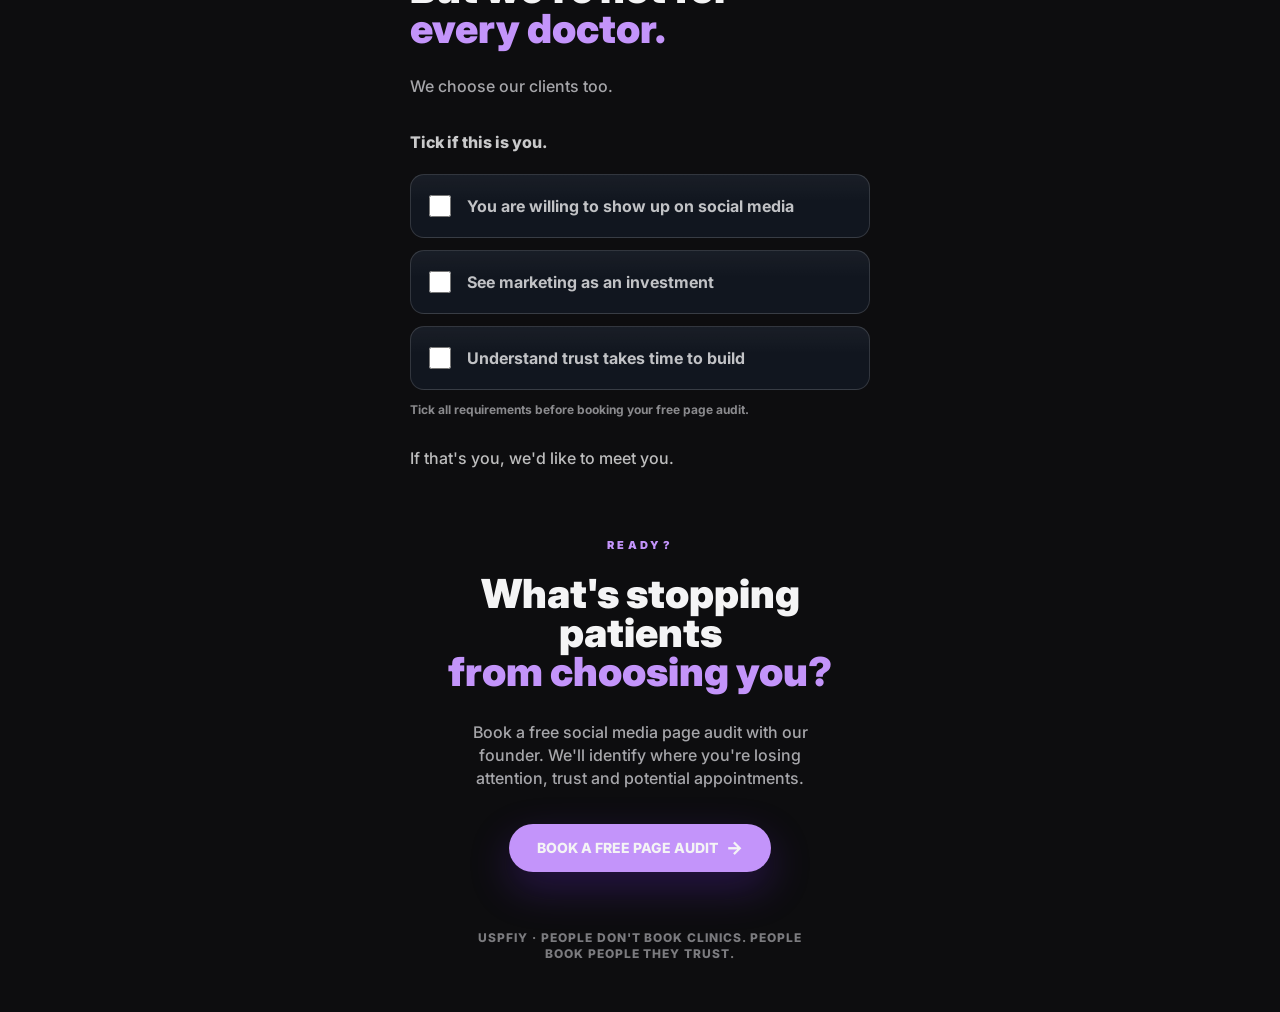
==== commit 3168ff04: "s" ====
--- a/index3.html
+++ b/index3.html
@@ -14,14 +14,12 @@
   <main class="trust-page">
     <section class="trust-hero-screen" aria-label="Healthcare social media trust page">
       <div class="trust-hero-copy">
-        <a class="trust-logo" href="index.html" aria-label="Back to USPify home">
-          <img src="image/logo_white.png" alt="USPify">
-        </a>
+        
         <p class="trust-kicker">USPIFY . HEALTHCARE SOCIAL MEDIA</p>
         <h1>Get fully booked.<span><strong>By becoming trusted.</strong></span></h1>
         <p class="trust-lead">We help healthcare professionals become the doctor patients trust and choose through social media content.</p>
-        <a class="trust-primary-button" href="index.html#audit">
-          Book a free page audit
+        <a class="trust-primary-button" href="#requirements">
+          BOOK A FREE PAGE AUDIT
           <span aria-hidden="true">-></span>
         </a>
       </div>
@@ -32,24 +30,24 @@
         <div class="trust-glow-button"></div>
         <div class="trust-arrow">-></div>
 
-        <div class="trust-pill trust-pill-reels" aria-label="Reels">
-          REELS
-        </div>
-        <div class="trust-pill trust-pill-patient" aria-label="Patient">
-          PATIENT
-        </div>
-        <div class="trust-pill trust-pill-trust" aria-label="Trust">
-          TRUST
-        </div>
-        <div class="trust-pill trust-pill-appointment" aria-label="Appointment">
-          APPOINTMENT
-        </div>
+        <article class="trust-content-card trust-content-card-reels">
+          <img src="image/floating-michi.png" alt="">
+        </article>
+        <article class="trust-content-card trust-content-card-patient">
+          <img src="image/floating-disruptive-doctors.png" alt="">
+        </article>
+        <article class="trust-content-card trust-content-card-appointment">
+          <img src="image/floating-lunox.png" alt="">
+        </article>
+        <article class="trust-content-card trust-content-card-trust">
+          <img src="image/floating-cellaction.png" alt="">
+        </article>
 
         <article class="trust-reel-shell" aria-label="Healthcare creator profile">
           <div class="trust-reel-top"></div>
           <div class="trust-reel-media">
             <div class="trust-phone-slide is-active" data-phone-slide="hero">
-              <img src="image/doctor.avif" alt="Healthcare creator portrait">
+              <img src="image/women.PNG" alt="Healthcare creator portrait">
               <div class="trust-hero-micro">
                 YOUR EXPERTISE
               </div>
@@ -70,34 +68,22 @@
           <div class="trust-card-arrow">-></div>
         </article>
 
-        <article class="trust-feed-card trust-feed-card-one">
-          <span>01</span>
-          <strong>Doctor POV</strong>
-          <p>Clear advice patients save and share.</p>
-        </article>
-
-        <article class="trust-feed-card trust-feed-card-two">
-          <span>02</span>
-          <strong>Clinic Trust</strong>
-          <p>Proof, process, and calm confidence.</p>
-        </article>
-
-      </div>
-    </section>
-
-    <section class="trust-problem-section" aria-label="The problem">
+      </div>
+    </section>
+
+    <section class="trust-problem-section" aria-label="The problem and trust shift">
       <p>THE PROBLEM</p>
       <h2>You spent years<br>becoming<br>a good doctor.</h2>
       <span>But how will patients know that?</span>
-    </section>
-
-    <section class="trust-change-section" aria-label="How trust has changed">
-      <p>HOW TRUST HAS CHANGED</p>
-      <h2>
+
+      <div class="trust-change-block">
+        <p>HOW TRUST HAS CHANGED</p>
+        <h3>
         Referral gets you known.<br>
         Google gets you found.<br>
-        <span>Social gets you<br>remembered.</span>
-      </h2>
+          <span>Social media gets you<br>remembered.</span>
+        </h3>
+      </div>
     </section>
 
     <section class="trust-referral-section" aria-label="Trust channel examples">
@@ -182,34 +168,50 @@
         </div>
 
         <article class="trust-impact-enquiry">
-          <span class="trust-impact-whatsapp">
-            <img src="https://api.iconify.design/simple-icons/whatsapp.svg?color=%23ffffff" alt="">
-          </span>
           <div>
-            <small>NEW ENQUIRY · WHATSAPP</small>
-            <strong>“Hi, how much?”</strong>
-          </div>
-          <b aria-hidden="true">→</b>
+            <p>And if most of your patients still disappear after:</p>
+            <strong>"How much?"</strong>
+            <p>Then your marketing hasn't done its job.</p>
+          </div>
         </article>
-
-        <article class="trust-impact-message">
-          <span><img src="https://api.iconify.design/lucide/user-round.svg?color=%236A27DC" alt=""></span>
-          <p>If this is still the first question patients ask, <strong>your marketing hasn’t finished its job.</strong></p>
-        </article>
-      </div>
-    </section>
-
-    <section class="trust-system-section" aria-label="Our system">
+      </div>
+    </section>
+
+    <section class="trust-system-section" aria-label="Trust framework">
       <div class="trust-system-inner">
         <div class="trust-system-copy">
           <p class="trust-system-kicker">OUR SYSTEM</p>
-          <h2 class="trust-system-title" aria-label="TRUST">
-            <span class="is-active" data-trust-heading-letter="0">T</span><i>.</i><span data-trust-heading-letter="1">R</span><i>.</i><span data-trust-heading-letter="2">U</span><i>.</i><span data-trust-heading-letter="3">S</span><i>.</i><span data-trust-heading-letter="4">T</span><i>.</i>
-          </h2>
-          <p>Turn your expertise into a reason for patients to choose you.</p>
-        </div>
-
-        <div class="trust-system-panel" data-trust-system>
+          <h2 class="trust-system-heading">We build your <span>personal + clinic page</span></h2>
+          <p>By using our T.R.U.S.T framework.</p>
+        </div>
+
+        <div class="trust-page-showcase" aria-label="Doctor personal Instagram page and clinic page examples">
+          <article class="trust-instagram-preview trust-instagram-personal">
+            <div class="trust-ig-bar">
+              <span></span>
+              <small>dr.lessa</small>
+              <b></b>
+            </div>
+            <img src="image/trust-ig-profile.png" alt="Doctor personal Instagram page example">
+          </article>
+          <article class="trust-instagram-preview trust-instagram-clinic">
+            <div class="trust-ig-bar">
+              <span></span>
+              <small>lessa.clinic</small>
+              <b></b>
+            </div>
+            <img src="image/trust-ig-grid.png" alt="Clinic Instagram page example">
+          </article>
+        </div>
+
+        <div class="trust-platform-row" aria-label="Social media platforms">
+          <span><img src="image/icon-instagram.svg" alt="Instagram"></span>
+          <span><img src="image/icon-facebook.svg" alt="Facebook"></span>
+          <span><img src="image/icon-tiktok.svg" alt="TikTok"></span>
+          <span><img src="https://api.iconify.design/simple-icons/xiaohongshu.svg?color=%23ffffff" alt="小红书"></span>
+        </div>
+
+        <div class="trust-system-panel">
           <div class="trust-system-card-stage" data-trust-card-stage>
             <article class="trust-system-card is-active" data-trust-card>
               <div class="trust-system-card-rail">
@@ -217,12 +219,12 @@
                 <span>T</span>
               </div>
               <div class="trust-system-card-content">
-                <h3>Position your difference</h3>
-                <p>Give patients a clear reason why it has to be you.</p>
+                <h3>Talent</h3>
+                <p>Show up consistently on your social media page. You are the main character. Let patients feel closer to you.</p>
               </div>
               <strong class="trust-system-card-watermark">T</strong>
               <div class="trust-system-card-footer">
-                <span>T — TRUST</span>
+                <span>T — TALENT</span>
                 <span>01 / 05</span>
               </div>
             </article>
@@ -233,12 +235,12 @@
                 <span>R</span>
               </div>
               <div class="trust-system-card-content">
-                <h3>Make people watch</h3>
-                <p>Turn expertise into relatable content people understand and remember.</p>
+                <h3>Relatable</h3>
+                <p>Turn your expertise into relatable contents patients understand, remember and trust.</p>
               </div>
               <strong class="trust-system-card-watermark">R</strong>
               <div class="trust-system-card-footer">
-                <span>R — TRUST</span>
+                <span>R — RELATABLE</span>
                 <span>02 / 05</span>
               </div>
             </article>
@@ -249,12 +251,12 @@
                 <span>U</span>
               </div>
               <div class="trust-system-card-content">
-                <h3>Amplify what works</h3>
-                <p>Put winning content in front of more potential patients.</p>
+                <h3>Uniqueness</h3>
+                <p>Give patients a reason why they need to choose you. Make them want to travel or spend more just to see you.</p>
               </div>
               <strong class="trust-system-card-watermark">U</strong>
               <div class="trust-system-card-footer">
-                <span>U — TRUST</span>
+                <span>U — UNIQUENESS</span>
                 <span>03 / 05</span>
               </div>
             </article>
@@ -265,12 +267,12 @@
                 <span>S</span>
               </div>
               <div class="trust-system-card-content">
-                <h3>Track what matters</h3>
-                <p>Know what actually creates enquiries, appointments and revenue.</p>
+                <h3>System</h3>
+                <p>Capture the right data so we know what's working and what's not. That way we can improve consistently over time.</p>
               </div>
               <strong class="trust-system-card-watermark">S</strong>
               <div class="trust-system-card-footer">
-                <span>S — TRUST</span>
+                <span>S — SYSTEM</span>
                 <span>04 / 05</span>
               </div>
             </article>
@@ -281,12 +283,12 @@
                 <span>T</span>
               </div>
               <div class="trust-system-card-content">
-                <h3>Optimise conversion</h3>
-                <p>Use the data to continuously improve the entire patient journey.</p>
+                <h3>Teach</h3>
+                <p>Educate your viewers, let them know how and why you do whatever you're doing. It will shape you to become the expert in the field.</p>
               </div>
               <strong class="trust-system-card-watermark">T</strong>
               <div class="trust-system-card-footer">
-                <span>T — TRUST</span>
+                <span>T — TEACH</span>
                 <span>05 / 05</span>
               </div>
             </article>
@@ -297,8 +299,8 @@
 
     <section class="trust-end-goal-section" aria-label="The end goal">
       <div class="trust-end-goal-inner">
-        <p class="trust-end-goal-kicker">THE END GOAL</p>
-        <h2>Before they contact you, <span>they already trust you.</span></h2>
+        <p class="trust-end-goal-kicker">THE GOAL IS SIMPLE.</p>
+        <h2>Before patients contact you... <span>They already trust you.</span></h2>
 
         <div class="trust-conversation-stack">
           <article class="trust-conversation-card">
@@ -313,8 +315,8 @@
           <article class="trust-conversation-card trust-conversation-card-positive">
             <span>WITH TRUST</span>
             <div class="trust-answer-list">
-              <p>Hi Dr. I've been following your videos for a while.</p>
-              <p>I'd like to book an appointment.</p>
+              <p>Hi doctor, I've following your videos for awhile.</p>
+              <p>I want to book an appointment.</p>
             </div>
           </article>
         </div>
@@ -426,7 +428,7 @@
               <small>Distributor</small>
             </article>
             <article>
-              <span aria-hidden="true"><img class="trust-expansion-handshake" src="https://api.iconify.design/lucide/handshake.svg?color=%236A27DC" alt=""></span>
+              <span aria-hidden="true"><img class="trust-expansion-handshake" src="https://api.iconify.design/lucide/handshake.svg?color=%23C394FA" alt=""></span>
               <strong>NEW</strong>
               <small>Opportunities</small>
             </article>
@@ -440,34 +442,76 @@
       </div>
     </section>
 
-    <section class="trust-fit-section" aria-labelledby="fit-title">
+    <section class="trust-fit-section" id="requirements" aria-labelledby="fit-title">
       <div class="trust-fit-inner">
-        <p>WHO WE WORK WITH</p>
-        <h2 id="fit-title">We're not for <span>every doctor.</span></h2>
+        <p>OUR REQUIREMENTS</p>
+        <h2 id="fit-title">But we're not for <span>every doctor.</span></h2>
         <strong>We choose our clients too.</strong>
 
-        <ul>
-          <li><span>01</span>You show up consistently in content.</li>
-          <li><span>02</span>You see marketing as an investment.</li>
-          <li><span>03</span>You understand trust takes time.</li>
-          <li><span>04</span>You don't expect miracles or guarantees.</li>
-          <li><span>05</span>You bring good personality and energy.</li>
-        </ul>
+        <div class="trust-requirements-copy">
+          <span>Tick if this is you.</span>
+        </div>
+
+        <form class="trust-requirements-form" data-requirements-form>
+          <label>
+            <input type="checkbox" name="showUp" data-requirement-check>
+            <span>You are willing to show up on social media</span>
+          </label>
+          <label>
+            <input type="checkbox" name="investment" data-requirement-check>
+            <span>See marketing as an investment</span>
+          </label>
+          <label>
+            <input type="checkbox" name="trustTime" data-requirement-check>
+            <span>Understand trust takes time to build</span>
+          </label>
+          <small data-requirements-status aria-live="polite">Tick all requirements before booking your free page audit.</small>
+        </form>
 
         <em>If that's you, we'd like to meet you.</em>
       </div>
     </section>
 
-    <section class="trust-final-section" aria-labelledby="final-title">
+    <section class="trust-final-section" id="final-audit" aria-labelledby="final-title">
       <div class="trust-final-inner">
         <p>READY?</p>
         <h2 id="final-title">What's stopping patients <span>from choosing you?</span></h2>
         <strong>Book a free social media page audit with our founder. We'll identify where you're losing attention, trust and potential appointments.</strong>
-        <a href="#" aria-label="Book my free page audit">Book my free page audit <span aria-hidden="true">→</span></a>
+        <button type="button" data-audit-trigger aria-label="Book a free page audit">BOOK A FREE PAGE AUDIT <span aria-hidden="true">→</span></button>
         <small>USPFIY · PEOPLE DON'T BOOK CLINICS. PEOPLE BOOK PEOPLE THEY TRUST.</small>
       </div>
     </section>
   </main>
+
+  <div class="trust-audit-modal" data-audit-modal aria-hidden="true">
+    <div class="trust-audit-backdrop" data-audit-close></div>
+    <div class="trust-audit-dialog" role="dialog" aria-modal="true" aria-labelledby="audit-title">
+      <button class="trust-audit-close" type="button" data-audit-close aria-label="Close audit form">&times;</button>
+      <p>FREE SOCIAL MEDIA PAGE AUDIT</p>
+      <h2 id="audit-title">Tell us where to reach you.</h2>
+      <form class="trust-audit-form" data-audit-form>
+        <label>
+          <span>Name</span>
+          <input type="text" name="name" autocomplete="name" required>
+        </label>
+        <label>
+          <span>Clinic Name</span>
+          <input type="text" name="clinicName" autocomplete="organization" required>
+        </label>
+        <label>
+          <span>Specialty</span>
+          <input type="text" name="specialty" required>
+        </label>
+        <label>
+          <span>Mobile No.</span>
+          <input type="tel" name="mobileNo" autocomplete="tel" required>
+        </label>
+        <button type="submit">Submit and WhatsApp Us <span aria-hidden="true">→</span></button>
+        <small data-audit-status aria-live="polite"></small>
+      </form>
+    </div>
+  </div>
+
   <script src="js/trusted.js"></script>
 </body>
 </html>
--- a/css/index3.css
+++ b/css/index3.css
@@ -110,8 +110,12 @@
   background: #C394FA;
   color: #edf4ff;
   font-size: var(--trust-type-body);
+  font-family: inherit;
   font-weight: 800;
   box-shadow: none;
+  text-decoration: none;
+  appearance: none;
+  cursor: pointer;
 }
 
 .trust-primary-button span {
@@ -127,6 +131,7 @@
 .trust-glow-button,
 .trust-reel-shell,
 .trust-feed-card,
+.trust-content-card,
 .trust-page .trust-pill,
 .trust-arrow {
   position: absolute;
@@ -167,12 +172,7 @@
 }
 
 .trust-arrow {
-  top: 41%;
-  left: 36%;
-  color: #C394FA;
-  font-size: 52px;
-  font-weight: 400;
-  transform: rotate(-45deg);
+  display: none;
 }
 
 .trust-page .trust-pill {
@@ -219,23 +219,76 @@
   animation-delay: 1.65s;
 }
 
+.trust-content-card {
+  --float-rotate: 0deg;
+  --float-distance: 3px;
+  z-index: 4;
+  width: min(20vw, 205px);
+  min-width: 154px;
+  aspect-ratio: 0.68;
+  overflow: hidden;
+  border: 1px solid rgba(255, 255, 255, 0.34);
+  border-radius: 18px;
+  background: #11161f;
+  box-shadow: 0 22px 40px rgba(0, 0, 0, 0.42);
+  transform: translateY(0) rotate(var(--float-rotate));
+  animation: trust-floating-card 4.8s ease-in-out infinite;
+}
+
+.trust-content-card > img {
+  width: 100%;
+  height: 100%;
+  object-fit: cover;
+  filter: saturate(0.9) contrast(1.04);
+}
+
+.trust-content-card-reels {
+  --float-rotate: -7deg;
+  left: -1%;
+  top: 17%;
+}
+
+.trust-content-card-patient {
+  --float-rotate: 6deg;
+  right: -1%;
+  top: 14%;
+  animation-delay: -1.1s;
+}
+
+.trust-content-card-appointment {
+  --float-rotate: -7deg;
+  left: 2%;
+  bottom: 7%;
+  animation-delay: -2.2s;
+}
+
+.trust-content-card-trust {
+  --float-rotate: 7deg;
+  right: 0;
+  bottom: 8%;
+  animation-delay: -3.3s;
+}
+
 .trust-reel-shell {
-  --phone-x: 0;
-  left: 28%;
-  top: 30%;
+  --phone-x: -50%;
+  left: 50%;
+  top: 3%;
   z-index: 2;
-  width: min(30vw, 260px);
-  min-width: 210px;
-  aspect-ratio: 9 / 16.5;
-  padding: 11px;
-  border: 1px solid rgba(106, 39, 220, 0.34);
-  border-radius: 38px;
+  width: min(47vw, 500px);
+  min-width: 330px;
+  aspect-ratio: 9 / 17.6;
+  padding: 14px;
+  border: 2px solid rgba(255, 255, 255, 0.18);
+  border-radius: 46px;
   background:
     linear-gradient(145deg, rgba(255, 255, 255, 0.08), transparent 18%),
     #11161f;
-  box-shadow: 0 24px 48px rgba(0, 0, 0, 0.32);
+  box-shadow:
+    inset 0 0 0 1px rgba(255, 255, 255, 0.12),
+    0 34px 74px rgba(0, 0, 0, 0.52);
   overflow: hidden;
   -webkit-tap-highlight-color: transparent;
+  transform: translateX(-50%);
   transition: border-color 180ms ease, transform 180ms ease;
   animation: trust-phone-breathe 5.6s ease-in-out infinite;
 }
@@ -250,18 +303,23 @@
 }
 
 .trust-reel-top {
-  width: 34%;
-  height: 20px;
-  margin: 0 auto 8px;
+  position: absolute;
+  left: 50%;
+  top: 18px;
+  z-index: 5;
+  width: 28%;
+  height: 24px;
+  margin: 0;
   border-radius: 999px;
-  background: var(--trust-bg);
+  background: #020305;
+  transform: translateX(-50%);
 }
 
 .trust-reel-media {
   position: relative;
-  height: calc(100% - 26px);
+  height: 100%;
   margin-top: 0;
-  border-radius: 28px;
+  border-radius: 34px;
   overflow: hidden;
   background: #11161f;
 }
@@ -308,12 +366,12 @@
 }
 
 .trust-hero-micro {
-  left: 6%;
-  bottom: 72px;
+  left: 10%;
+  bottom: 13%;
   color: rgba(166, 166, 170, 0.7);
-  font-size: var(--trust-type-kicker);
+  font-size: clamp(10px, 1.4vw, 15px);
   font-weight: 800;
-  letter-spacing: 0.24em;
+  letter-spacing: 0.42em;
   text-transform: uppercase;
 }
 
@@ -335,16 +393,16 @@
 }
 
 .trust-hero-name {
-  left: 6%;
+  left: 10%;
   bottom: auto;
   top: auto;
-  bottom: 22px;
+  bottom: 6%;
   display: inline-flex;
   align-items: center;
-  gap: 6px;
+  gap: 12px;
   color: var(--trust-text);
   font-family: Inter, Arial, Helvetica, sans-serif;
-  font-size: clamp(38px, 5vw, 47px);
+  font-size: clamp(48px, 6.8vw, 78px);
   font-weight: 300;
   line-height: 1;
   white-space: nowrap;
@@ -494,7 +552,7 @@
 
 .trust-problem-section {
   margin-top: clamp(18px, 3vw, 38px);
-  padding: clamp(44px, 5vw, 72px) 22px clamp(42px, 5vw, 76px);
+  padding: clamp(44px, 5vw, 72px) 22px clamp(54px, 6vw, 88px);
   display: flex;
   flex-direction: column;
   align-items: center;
@@ -530,13 +588,12 @@
   line-height: 1.2;
 }
 
-.trust-change-section {
-  padding: clamp(42px, 5vw, 76px) 18px;
+.trust-change-block {
+  margin-top: clamp(58px, 8vw, 92px);
   text-align: center;
-  background: var(--trust-bg);
-}
-
-.trust-change-section p {
+}
+
+.trust-change-block p {
   margin: 0 0 24px;
   color: #C394FA;
   font-size: var(--trust-type-kicker);
@@ -544,7 +601,7 @@
   letter-spacing: 0.28em;
 }
 
-.trust-change-section h2 {
+.trust-change-block h3 {
   max-width: 620px;
   margin: 0 auto;
   color: var(--trust-text);
@@ -555,7 +612,7 @@
   letter-spacing: 0;
 }
 
-.trust-change-section h2 span {
+.trust-change-block h3 span {
   color: #C394FA;
 }
 
@@ -582,6 +639,7 @@
 .trust-subsection-track > article.trust-channel-card {
   position: relative;
   width: min(100%, 1020px);
+  box-sizing: border-box;
   margin: 0 auto;
   min-height: 210px;
   padding: 28px 30px;
@@ -634,7 +692,19 @@
 .trust-mini-flow {
   display: flex;
   align-items: center;
+  flex-wrap: wrap;
   gap: 12px;
+}
+
+@keyframes trust-floating-card {
+  0%,
+  100% {
+    transform: translateY(0) rotate(var(--float-rotate));
+  }
+
+  50% {
+    transform: translateY(calc(var(--float-distance) * -1)) rotate(var(--float-rotate));
+  }
 }
 
 .trust-mini-flow > span,
@@ -677,6 +747,8 @@
 }
 
 .trust-mini-search {
+  width: 100%;
+  box-sizing: border-box;
   min-height: 44px;
   padding: 0 16px;
   display: flex;
@@ -700,6 +772,7 @@
   display: grid;
   grid-template-columns: repeat(3, minmax(0, 1fr));
   gap: 10px;
+  width: 100%;
 }
 
 .trust-mini-options span {
@@ -896,13 +969,13 @@
 
 .trust-impact-enquiry {
   position: relative;
-  min-height: 96px;
+  min-height: 190px;
   margin-top: 12px;
-  padding: 24px;
+  padding: 28px 24px;
   display: grid;
   grid-template-columns: 1fr;
-  align-items: start;
-  gap: 12px;
+  align-items: center;
+  gap: 16px;
   overflow: hidden;
   background:
     linear-gradient(135deg, rgba(106, 39, 220, 0.04), transparent 38%),
@@ -939,10 +1012,20 @@
 
 .trust-impact-enquiry strong {
   display: block;
-  margin-top: 12px;
+  margin: 16px 0;
   color: rgba(244, 244, 245, 0.92);
-  font-size: var(--trust-type-title);
-  font-weight: 500;
+  font-size: var(--trust-type-title-lg);
+  font-weight: 900;
+  line-height: 0.98;
+}
+
+.trust-impact-enquiry p {
+  max-width: 360px;
+  margin: 0;
+  color: rgba(244, 244, 245, 0.82);
+  font-size: var(--trust-type-body-lg);
+  font-weight: 600;
+  line-height: 1.35;
 }
 
 .trust-impact-enquiry b {
@@ -1027,6 +1110,24 @@
   text-shadow: 0 0 34px rgba(106, 39, 220, 0.5);
 }
 
+.trust-system-heading {
+  max-width: 820px;
+  margin: 0;
+  color: rgba(244, 244, 245, 0.96);
+  font-family: Inter, Arial, Helvetica, sans-serif;
+  font-size: clamp(38px, 6.2vw, 72px);
+  font-weight: 900;
+  line-height: 0.94;
+  letter-spacing: 0;
+  text-transform: uppercase;
+  text-shadow: 0 18px 38px rgba(0, 0, 0, 0.55);
+}
+
+.trust-system-heading span {
+  display: block;
+  color: #C394FA;
+}
+
 .trust-system-copy > p:not(.trust-system-kicker) {
   max-width: 620px;
   margin: 44px 0 0;
@@ -1045,8 +1146,107 @@
   background: #C394FA;
 }
 
+.trust-page-showcase {
+  width: min(100%, 820px);
+  margin: 54px 0 0;
+  display: grid;
+  grid-template-columns: repeat(2, minmax(0, 1fr));
+  gap: 18px;
+  align-items: end;
+}
+
+.trust-instagram-preview {
+  position: relative;
+  height: 360px;
+  padding: 14px;
+  display: grid;
+  grid-template-rows: auto minmax(0, 1fr);
+  border: 1px solid rgba(244, 244, 245, 0.14);
+  border-radius: 24px;
+  background:
+    linear-gradient(180deg, rgba(255, 255, 255, 0.055), transparent 36%),
+    #11161f;
+  box-shadow: 0 26px 58px rgba(0, 0, 0, 0.42);
+  overflow: hidden;
+}
+
+.trust-instagram-personal {
+  transform: rotate(-2deg);
+}
+
+.trust-instagram-clinic {
+  transform: translateY(30px) rotate(2deg);
+}
+
+.trust-ig-bar {
+  height: 42px;
+  padding: 0 12px;
+  display: flex;
+  align-items: center;
+  justify-content: space-between;
+  border-radius: 16px;
+  background: rgba(13, 13, 15, 0.82);
+}
+
+.trust-ig-bar span,
+.trust-ig-bar b {
+  width: 24px;
+  height: 24px;
+  border-radius: 50%;
+  background: #C394FA;
+}
+
+.trust-ig-bar b {
+  width: 22px;
+  height: 2px;
+  border-radius: 999px;
+  background: rgba(244, 244, 245, 0.76);
+  box-shadow: 0 7px 0 rgba(244, 244, 245, 0.76);
+}
+
+.trust-ig-bar small {
+  color: rgba(244, 244, 245, 0.9);
+  font-size: var(--trust-type-body-sm);
+  font-weight: 800;
+}
+
+.trust-instagram-preview > img {
+  width: 100%;
+  height: 100%;
+  min-height: 0;
+  margin-top: 8px;
+  border-radius: 16px;
+  object-fit: cover;
+  object-position: top center;
+}
+
+.trust-platform-row {
+  width: fit-content;
+  margin: 76px 0 0;
+  display: flex;
+  align-items: center;
+  gap: 12px;
+}
+
+.trust-platform-row span {
+  width: 52px;
+  height: 52px;
+  padding: 0;
+  display: grid;
+  place-items: center;
+  border: 1px solid rgba(244, 244, 245, 0.16);
+  border-radius: 14px;
+  background: rgba(17, 22, 31, 0.88);
+  color: rgba(244, 244, 245, 0.86);
+}
+
+.trust-platform-row img {
+  width: 24px;
+  height: 24px;
+}
+
 .trust-system-panel {
-  width: min(100%, 620px);
+  width: min(100%, 920px);
   margin-top: 56px;
   --trust-progress: 8%;
 }
@@ -1054,6 +1254,7 @@
 .trust-system-card-stage {
   position: relative;
   display: grid;
+  grid-template-columns: repeat(2, minmax(0, 1fr));
   gap: 18px;
   min-height: 0;
   overflow: visible;
@@ -1067,12 +1268,12 @@
 .trust-system-card {
   position: relative;
   z-index: 2;
-  min-height: 350px;
-  padding: 44px 38px 28px;
+  min-height: 280px;
+  padding: 34px 30px 24px;
   display: grid;
-  grid-template-columns: 72px minmax(0, 1fr);
+  grid-template-columns: 58px minmax(0, 1fr);
   grid-template-rows: 1fr auto;
-  gap: 0 28px;
+  gap: 0 22px;
   border: 1px solid rgba(244, 244, 245, 0.14);
   border-radius: 28px;
   background:
@@ -1088,8 +1289,8 @@
 .trust-system-card-rail {
   position: relative;
   z-index: 2;
-  min-height: 224px;
-  padding-right: 18px;
+  min-height: 170px;
+  padding-right: 14px;
   border-right: 1px solid rgba(244, 244, 245, 0.1);
 }
 
@@ -1111,16 +1312,16 @@
 }
 
 .trust-system-card-rail span {
-  width: 56px;
-  height: 56px;
-  margin-top: 34px;
+  width: 46px;
+  height: 46px;
+  margin-top: 28px;
   display: grid;
   place-items: center;
   border: 1px solid rgba(244, 244, 245, 0.14);
   border-radius: 10px;
   color: #C394FA;
   font-family: Inter, Arial, Helvetica, sans-serif;
-  font-size: 34px;
+  font-size: 28px;
   font-weight: 900;
   line-height: 1;
 }
@@ -1147,7 +1348,7 @@
 }
 
 .trust-system-card p {
-  max-width: 250px;
+  max-width: 310px;
   margin: 22px 0 0;
   color: var(--trust-muted);
   font-size: var(--trust-type-body);
@@ -1161,7 +1362,7 @@
   top: 42px;
   color: rgba(0, 0, 0, 0.14);
   font-family: Inter, Arial, Helvetica, sans-serif;
-  font-size: clamp(190px, 25vw, 300px);
+  font-size: clamp(150px, 18vw, 230px);
   font-weight: 900;
   line-height: 0.8;
   pointer-events: none;
@@ -1860,6 +2061,72 @@
   line-height: 1.7;
 }
 
+.trust-requirements-copy {
+  margin-top: 34px;
+}
+
+.trust-requirements-copy span {
+  color: rgba(244, 244, 245, 0.82);
+  font-size: var(--trust-type-body);
+  font-weight: 800;
+}
+
+.trust-requirements-form {
+  margin: 22px 0 0;
+  display: grid;
+  gap: 12px;
+}
+
+.trust-requirements-form label {
+  position: relative;
+  min-height: 62px;
+  padding: 0 18px 0 56px;
+  display: flex;
+  align-items: center;
+  border: 1px solid rgba(244, 244, 245, 0.14);
+  border-radius: 14px;
+  background:
+    linear-gradient(180deg, rgba(255, 255, 255, 0.035), transparent 42%),
+    #11161f;
+  color: rgba(244, 244, 245, 0.78);
+  font-size: var(--trust-type-body);
+  font-weight: 700;
+  line-height: 1.28;
+  cursor: pointer;
+}
+
+.trust-requirements-form input {
+  position: absolute;
+  left: 18px;
+  width: 22px;
+  height: 22px;
+  margin: 0;
+  accent-color: #C394FA;
+  cursor: pointer;
+}
+
+.trust-requirements-form label:has(input:checked) {
+  border-color: rgba(195, 148, 250, 0.56);
+  color: var(--trust-text);
+  box-shadow: inset 0 0 0 1px rgba(195, 148, 250, 0.14);
+}
+
+.trust-requirements-form small {
+  min-height: 18px;
+  color: rgba(166, 166, 170, 0.82);
+  font-size: var(--trust-type-meta);
+  font-weight: 700;
+  line-height: 1.35;
+}
+
+.trust-requirements-form small.is-ready {
+  color: #C394FA;
+}
+
+.trust-requirements-form small.is-blocked {
+  color: #ff8fa3;
+}
+
 .trust-fit-inner em {
   display: block;
   margin-top: 28px;
@@ -1913,7 +2180,7 @@
   line-height: 1.42;
 }
 
-.trust-final-inner a {
+.trust-final-inner button {
   width: fit-content;
   min-height: 48px;
   margin: 34px auto 0;
@@ -1922,17 +2189,21 @@
   align-items: center;
   justify-content: center;
   gap: 8px;
+  border: 0;
   border-radius: 999px;
   color: var(--trust-text);
   background: #C394FA;
   box-shadow: 0 16px 42px rgba(106, 39, 220, 0.28);
   font-size: var(--trust-type-body-sm);
+  font-family: inherit;
   font-weight: 800;
   line-height: 1;
   text-decoration: none;
-}
-
-.trust-final-inner a span {
+  appearance: none;
+  cursor: pointer;
+}
+
+.trust-final-inner button span {
   font-size: 18px;
   line-height: 1;
 }
@@ -1946,6 +2217,192 @@
   font-weight: 800;
   line-height: 1.35;
   letter-spacing: 0.08em;
+}
+
+.trust-audit-modal {
+  position: fixed;
+  inset: 0;
+  z-index: 80;
+  display: grid;
+  place-items: center;
+  padding: 18px;
+  opacity: 0;
+  visibility: hidden;
+  pointer-events: none;
+  transition: opacity 180ms ease, visibility 180ms ease;
+}
+
+.trust-audit-modal.is-open {
+  opacity: 1;
+  visibility: visible;
+  pointer-events: auto;
+}
+
+.trust-audit-backdrop {
+  position: absolute;
+  inset: 0;
+  background: rgba(5, 5, 8, 0.78);
+  backdrop-filter: blur(10px);
+}
+
+.trust-audit-dialog {
+  position: relative;
+  z-index: 1;
+  width: min(100%, 440px);
+  box-sizing: border-box;
+  max-height: min(92svh, 720px);
+  padding: 28px;
+  overflow: auto;
+  border: 1px solid rgba(244, 244, 245, 0.16);
+  border-radius: 18px;
+  background:
+    linear-gradient(180deg, rgba(255, 255, 255, 0.06), transparent 42%),
+    #11161f;
+  box-shadow: 0 24px 80px rgba(0, 0, 0, 0.56);
+}
+
+.trust-audit-close {
+  position: absolute;
+  top: 14px;
+  right: 14px;
+  width: 36px;
+  height: 36px;
+  display: grid;
+  place-items: center;
+  border: 1px solid rgba(244, 244, 245, 0.16);
+  border-radius: 50%;
+  background: rgba(13, 13, 15, 0.72);
+  color: var(--trust-text);
+  font-size: 22px;
+  line-height: 1;
+  cursor: pointer;
+}
+
+.trust-audit-dialog > p {
+  margin: 0 44px 14px 0;
+  color: #C394FA;
+  font-size: var(--trust-type-kicker);
+  font-weight: 900;
+  letter-spacing: 0.2em;
+}
+
+.trust-audit-dialog h2 {
+  max-width: 320px;
+  margin: 0 0 24px;
+  color: var(--trust-text);
+  font-size: 30px;
+  font-weight: 900;
+  line-height: 1;
+}
+
+.trust-audit-form {
+  display: grid;
+  gap: 14px;
+}
+
+.trust-audit-form label {
+  display: grid;
+  gap: 8px;
+}
+
+.trust-audit-form label span {
+  color: rgba(244, 244, 245, 0.74);
+  font-size: var(--trust-type-body-sm);
+  font-weight: 700;
+}
+
+.trust-audit-form input {
+  width: 100%;
+  box-sizing: border-box;
+  min-height: 48px;
+  padding: 0 14px;
+  border: 1px solid rgba(244, 244, 245, 0.16);
+  border-radius: 12px;
+  background: rgba(13, 13, 15, 0.62);
+  color: var(--trust-text);
+  font: inherit;
+  outline: none;
+}
+
+.trust-audit-form input:focus {
+  border-color: #C394FA;
+}
+
+.trust-audit-form button {
+  width: 100%;
+  box-sizing: border-box;
+  min-height: 50px;
+  margin-top: 8px;
+  padding: 0 20px;
+  display: inline-flex;
+  align-items: center;
+  justify-content: center;
+  gap: 8px;
+  border: 0;
+  border-radius: 999px;
+  background: #C394FA;
+  color: var(--trust-text);
+  font: inherit;
+  font-weight: 900;
+  cursor: pointer;
+}
+
+.trust-audit-form button:disabled {
+  opacity: 0.7;
+  cursor: wait;
+}
+
+.trust-audit-form > small {
+  min-height: 18px;
+  color: rgba(244, 244, 245, 0.6);
+  font-size: var(--trust-type-meta);
+  font-weight: 600;
+  line-height: 1.35;
+}
+
+.audit-modal-open {
+  overflow: hidden;
+}
+
+@media (max-width: 560px) {
+  .trust-audit-modal {
+    padding: 18px;
+  }
+
+  .trust-audit-dialog {
+    width: min(88vw, 360px);
+    max-height: calc(100svh - 36px);
+    padding: 22px 18px 20px;
+    border-radius: 16px;
+  }
+
+  .trust-audit-dialog > p {
+    margin-right: 42px;
+    font-size: 10px;
+    line-height: 1.35;
+  }
+
+  .trust-audit-dialog h2 {
+    max-width: 260px;
+    font-size: 24px;
+  }
+
+  .trust-audit-form {
+    gap: 11px;
+  }
+
+  .trust-audit-form input {
+    min-height: 42px;
+    border-radius: 11px;
+  }
+
+  .trust-audit-form button {
+    min-height: 48px;
+    padding: 0 16px;
+    font-size: 14px;
+    line-height: 1.15;
+    white-space: normal;
+  }
 }
 
 @keyframes trust-counter-exit {
@@ -2046,8 +2503,8 @@
   }
 
   .trust-visual-stage {
-    width: min(100%, 430px);
-    min-height: 520px;
+    width: min(100%, 460px);
+    min-height: 650px;
     margin: -4px auto 0;
   }
 
@@ -2067,11 +2524,52 @@
   .trust-reel-shell {
     --phone-x: -50%;
     left: 50%;
-    top: 26px;
-    width: 68vw;
+    top: 8px;
+    width: 74vw;
     min-width: 0;
-    max-width: 286px;
-    border-radius: 30px;
+    max-width: 350px;
+    aspect-ratio: 9 / 17.8;
+    border-radius: 34px;
+  }
+
+  .trust-reel-media {
+    border-radius: 24px;
+  }
+
+  .trust-reel-top {
+    top: 13px;
+    height: 18px;
+  }
+
+  .trust-content-card {
+    width: min(32vw, 142px);
+    min-width: 116px;
+    aspect-ratio: 0.68;
+    border-radius: 13px;
+  }
+
+  .trust-content-card-reels {
+    --float-rotate: -7deg;
+    left: -1%;
+    top: 15%;
+  }
+
+  .trust-content-card-patient {
+    --float-rotate: 6deg;
+    right: -1%;
+    top: 11%;
+  }
+
+  .trust-content-card-appointment {
+    --float-rotate: -7deg;
+    left: 0;
+    bottom: 12%;
+  }
+
+  .trust-content-card-trust {
+    --float-rotate: 7deg;
+    right: 0;
+    bottom: 13%;
   }
 
   .trust-page .trust-pill-reels {
@@ -2105,6 +2603,32 @@
   .trust-system-inner {
     grid-template-columns: 1fr;
     width: min(100%, 520px);
+  }
+
+  .trust-page-showcase,
+  .trust-platform-row,
+  .trust-system-panel {
+    width: 100%;
+  }
+
+  .trust-page-showcase {
+    grid-template-columns: 1fr;
+    gap: 14px;
+    margin-top: 42px;
+  }
+
+  .trust-instagram-preview {
+    height: 330px;
+    transform: none;
+  }
+
+  .trust-instagram-clinic {
+    transform: none;
+  }
+
+  .trust-platform-row {
+    margin-top: 28px;
+    justify-content: flex-start;
   }
 
   .trust-system-panel {
@@ -2155,16 +2679,23 @@
   }
 
   .trust-visual-stage {
-    min-height: 500px;
-    width: min(100%, 380px);
+    min-height: 620px;
+    width: min(100%, 390px);
   }
 
   .trust-reel-shell {
     --phone-x: -50%;
     left: 50%;
-    top: 22px;
-    width: 70vw;
-    max-width: 280px;
+    top: 10px;
+    width: 76vw;
+    max-width: 320px;
+    aspect-ratio: 9 / 18;
+  }
+
+  .trust-content-card {
+    width: min(33vw, 126px);
+    min-width: 108px;
+    aspect-ratio: 0.68;
   }
 
   .trust-page .trust-pill-reels {
@@ -2228,6 +2759,10 @@
     letter-spacing: 0.38em;
   }
 
+  .trust-system-heading {
+    font-size: var(--trust-type-title-lg);
+  }
+
   .trust-system-copy > p:not(.trust-system-kicker) {
     margin-top: 36px;
     font-size: var(--trust-type-body-lg);
@@ -2239,12 +2774,47 @@
     margin-bottom: 28px;
   }
 
+  .trust-page-showcase {
+    margin-top: 34px;
+  }
+
+  .trust-instagram-preview {
+    height: 280px;
+    padding: 10px;
+    border-radius: 18px;
+  }
+
+  .trust-ig-bar {
+    height: 36px;
+    border-radius: 13px;
+  }
+
+  .trust-instagram-preview > img {
+    border-radius: 13px;
+  }
+
+  .trust-platform-row {
+    gap: 10px;
+  }
+
+  .trust-platform-row span {
+    width: 44px;
+    height: 44px;
+    border-radius: 12px;
+  }
+
+  .trust-platform-row img {
+    width: 21px;
+    height: 21px;
+  }
+
   .trust-system-panel {
     margin-top: 44px;
     width: min(100%, 470px);
   }
 
   .trust-system-card-stage {
+    grid-template-columns: 1fr;
     gap: 16px;
     min-height: 0;
   }
@@ -2293,7 +2863,7 @@
   }
 
   .trust-system-card p {
-    max-width: 205px;
+    max-width: 100%;
     margin-top: 18px;
     font-size: var(--trust-type-body);
   }
@@ -2516,7 +3086,7 @@
     font-size: var(--trust-type-body);
   }
 
-  .trust-final-inner a {
+  .trust-final-inner button {
     min-height: 44px;
     margin-top: 30px;
     padding: 0 24px;
@@ -2534,7 +3104,7 @@
 
   .trust-problem-section {
     margin-top: 18px;
-    padding: 36px 20px 32px;
+    padding: 36px 20px 42px;
   }
 
   .trust-problem-section p {
@@ -2553,17 +3123,16 @@
     line-height: 1.2;
   }
 
-  .trust-change-section {
-    padding: 30px 10px 28px;
-    background: var(--trust-bg);
-  }
-
-  .trust-change-section p {
+  .trust-change-block {
+    margin-top: 54px;
+  }
+
+  .trust-change-block p {
     margin-bottom: 18px;
     font-size: var(--trust-type-kicker);
   }
 
-  .trust-change-section h2 {
+  .trust-change-block h3 {
     max-width: 310px;
     font-size: var(--trust-type-title);
     line-height: 1.04;
@@ -2600,7 +3169,8 @@
 
   .trust-impact-enquiry {
     grid-template-columns: 1fr;
-    padding: 22px;
+    min-height: 180px;
+    padding: 24px 22px;
   }
 
   .trust-impact-whatsapp {
@@ -2661,9 +3231,11 @@
   }
 
   .trust-subsection-track > article.trust-channel-card {
-    width: min(94vw, 500px);
+    width: min(calc(100vw - 24px), 500px);
+    max-width: calc(100vw - 24px);
+    box-sizing: border-box;
     min-height: 210px;
-    padding: 30px;
+    padding: 28px 20px;
     display: flex;
     flex-direction: column;
     align-items: stretch;
@@ -2675,6 +3247,40 @@
       #11161f;
   }
 
+  .trust-mini-flow {
+    width: 100%;
+    align-items: center;
+    gap: 10px;
+  }
+
+  .trust-mini-flow > span {
+    min-width: 88px;
+  }
+
+  .trust-mini-avatars {
+    min-width: 0;
+    flex: 1 1 auto;
+  }
+
+  .trust-mini-avatars img {
+    width: 31px;
+    height: 31px;
+  }
+
+  .trust-mini-search {
+    min-width: 0;
+    max-width: 100%;
+  }
+
+  .trust-mini-options {
+    grid-template-columns: repeat(3, minmax(0, 1fr));
+  }
+
+  .trust-mini-options span {
+    min-width: 0;
+    padding: 0 8px;
+  }
+
   .trust-channel-google {
     gap: 18px;
   }
